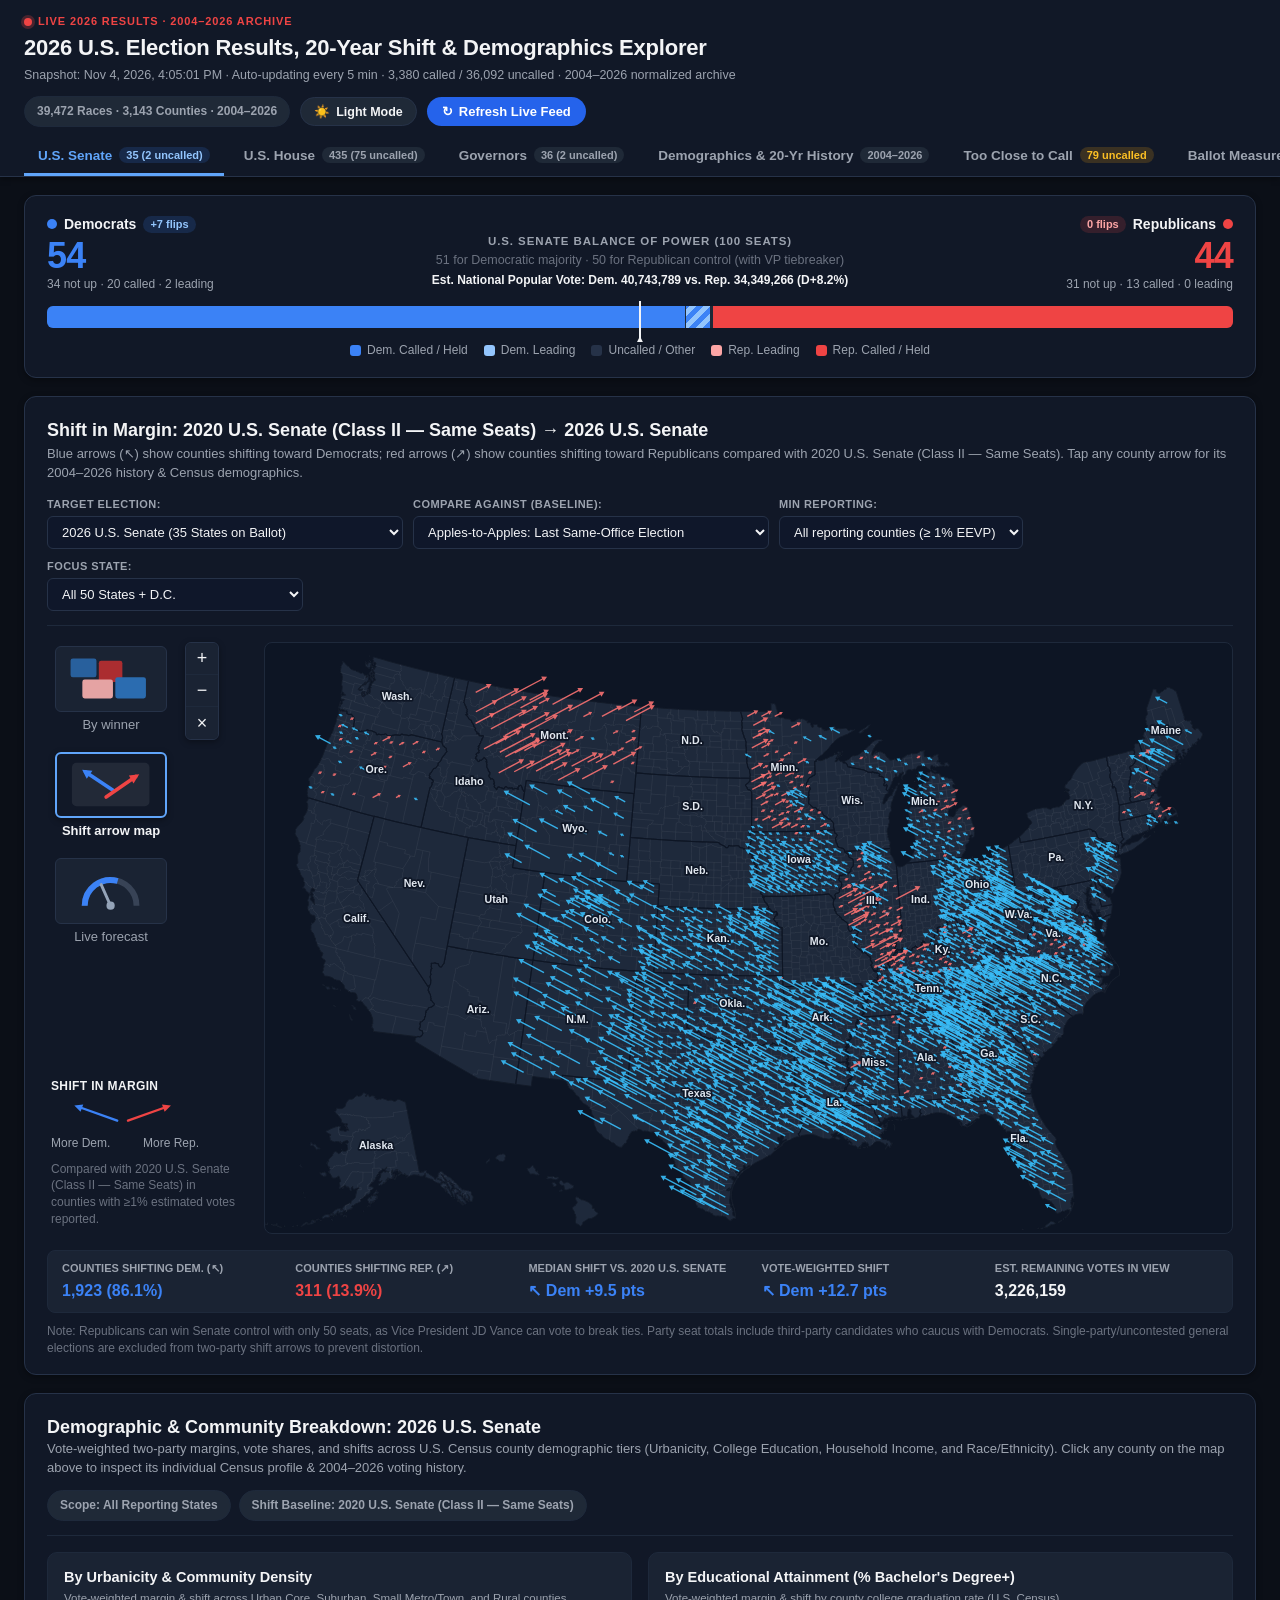
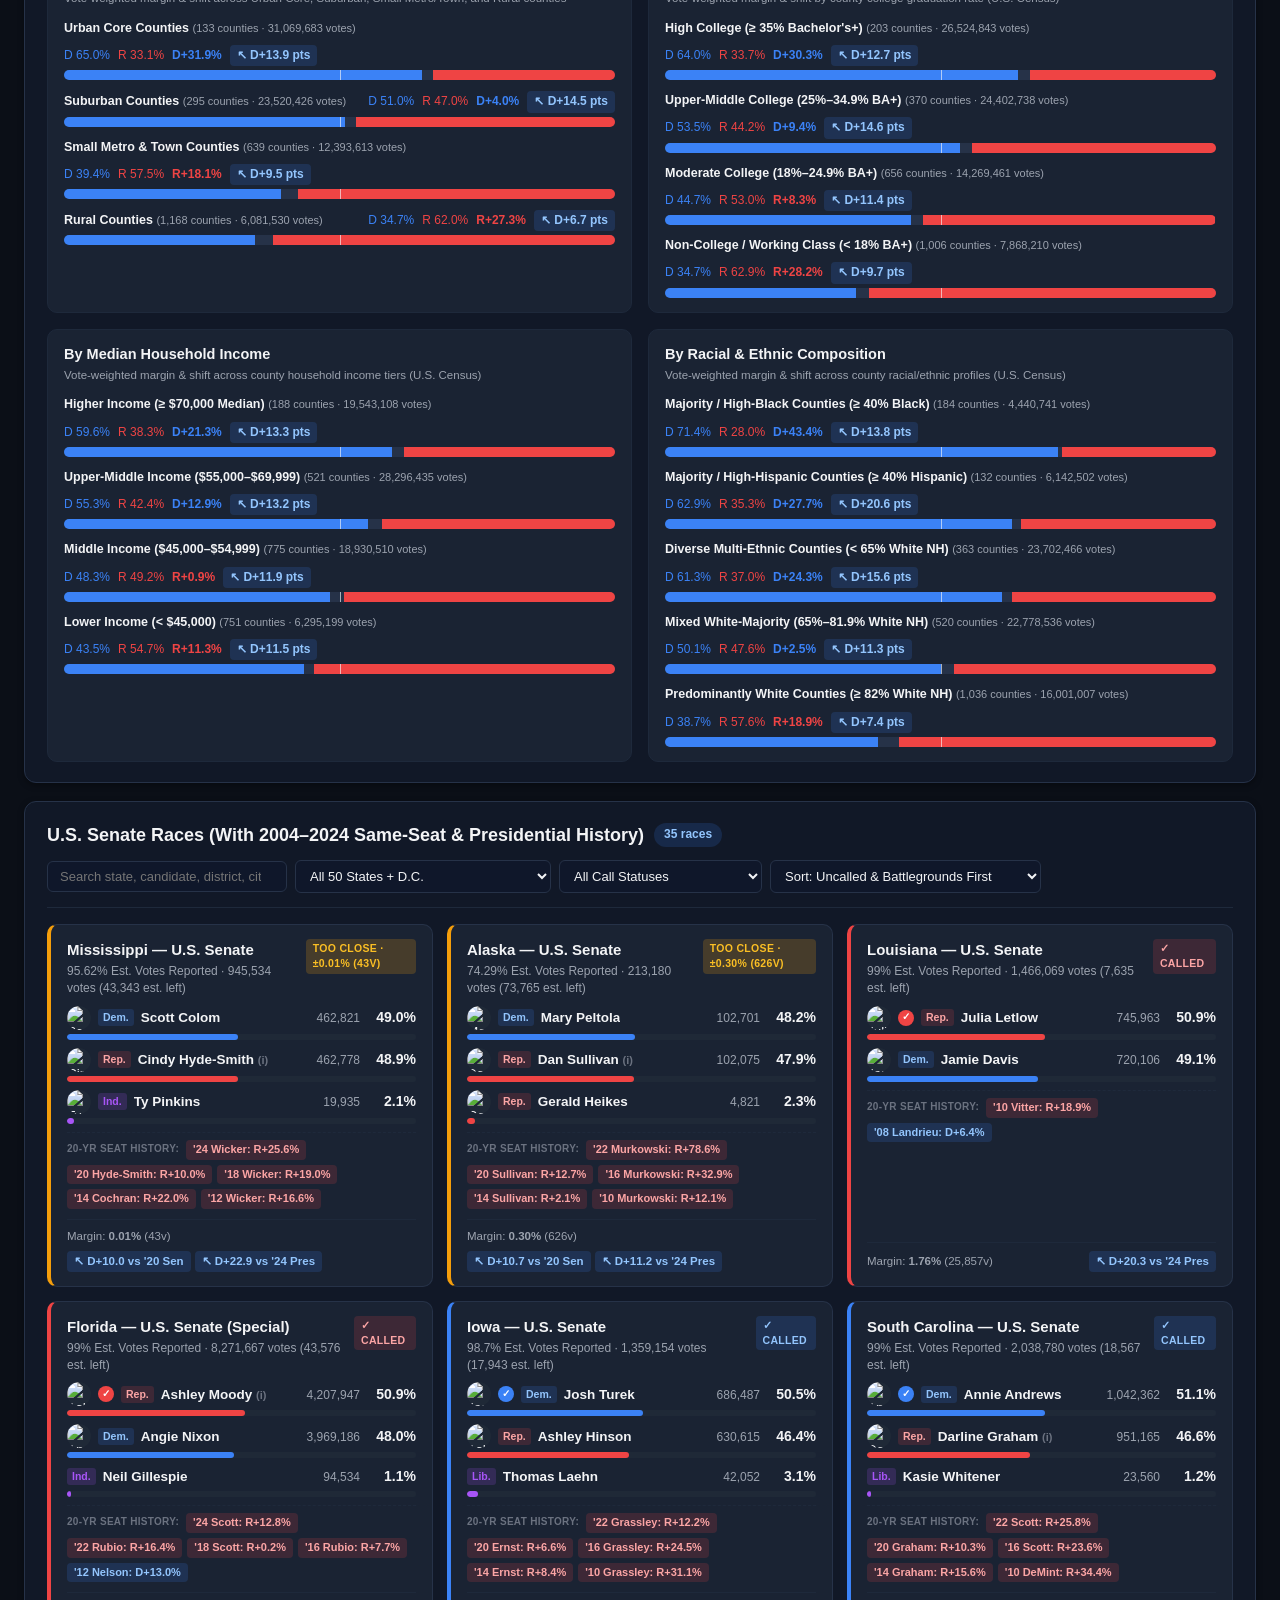
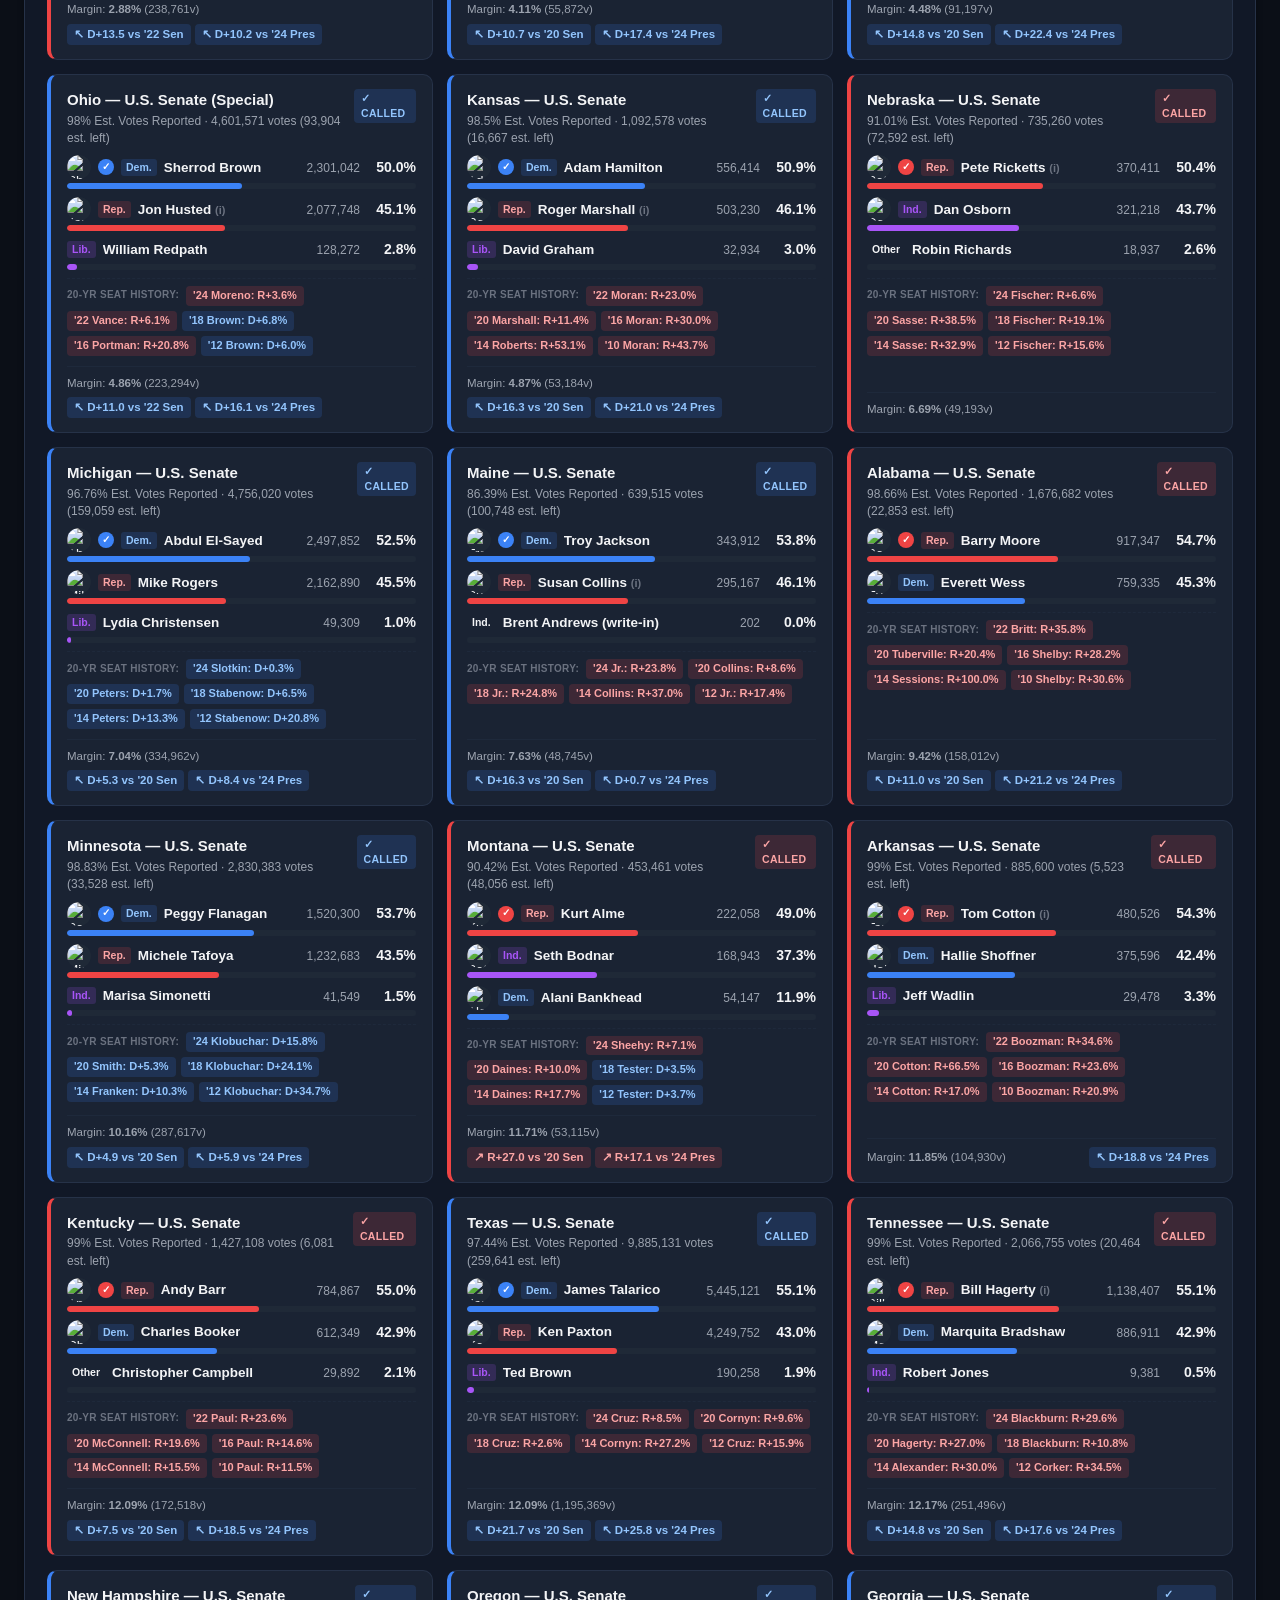
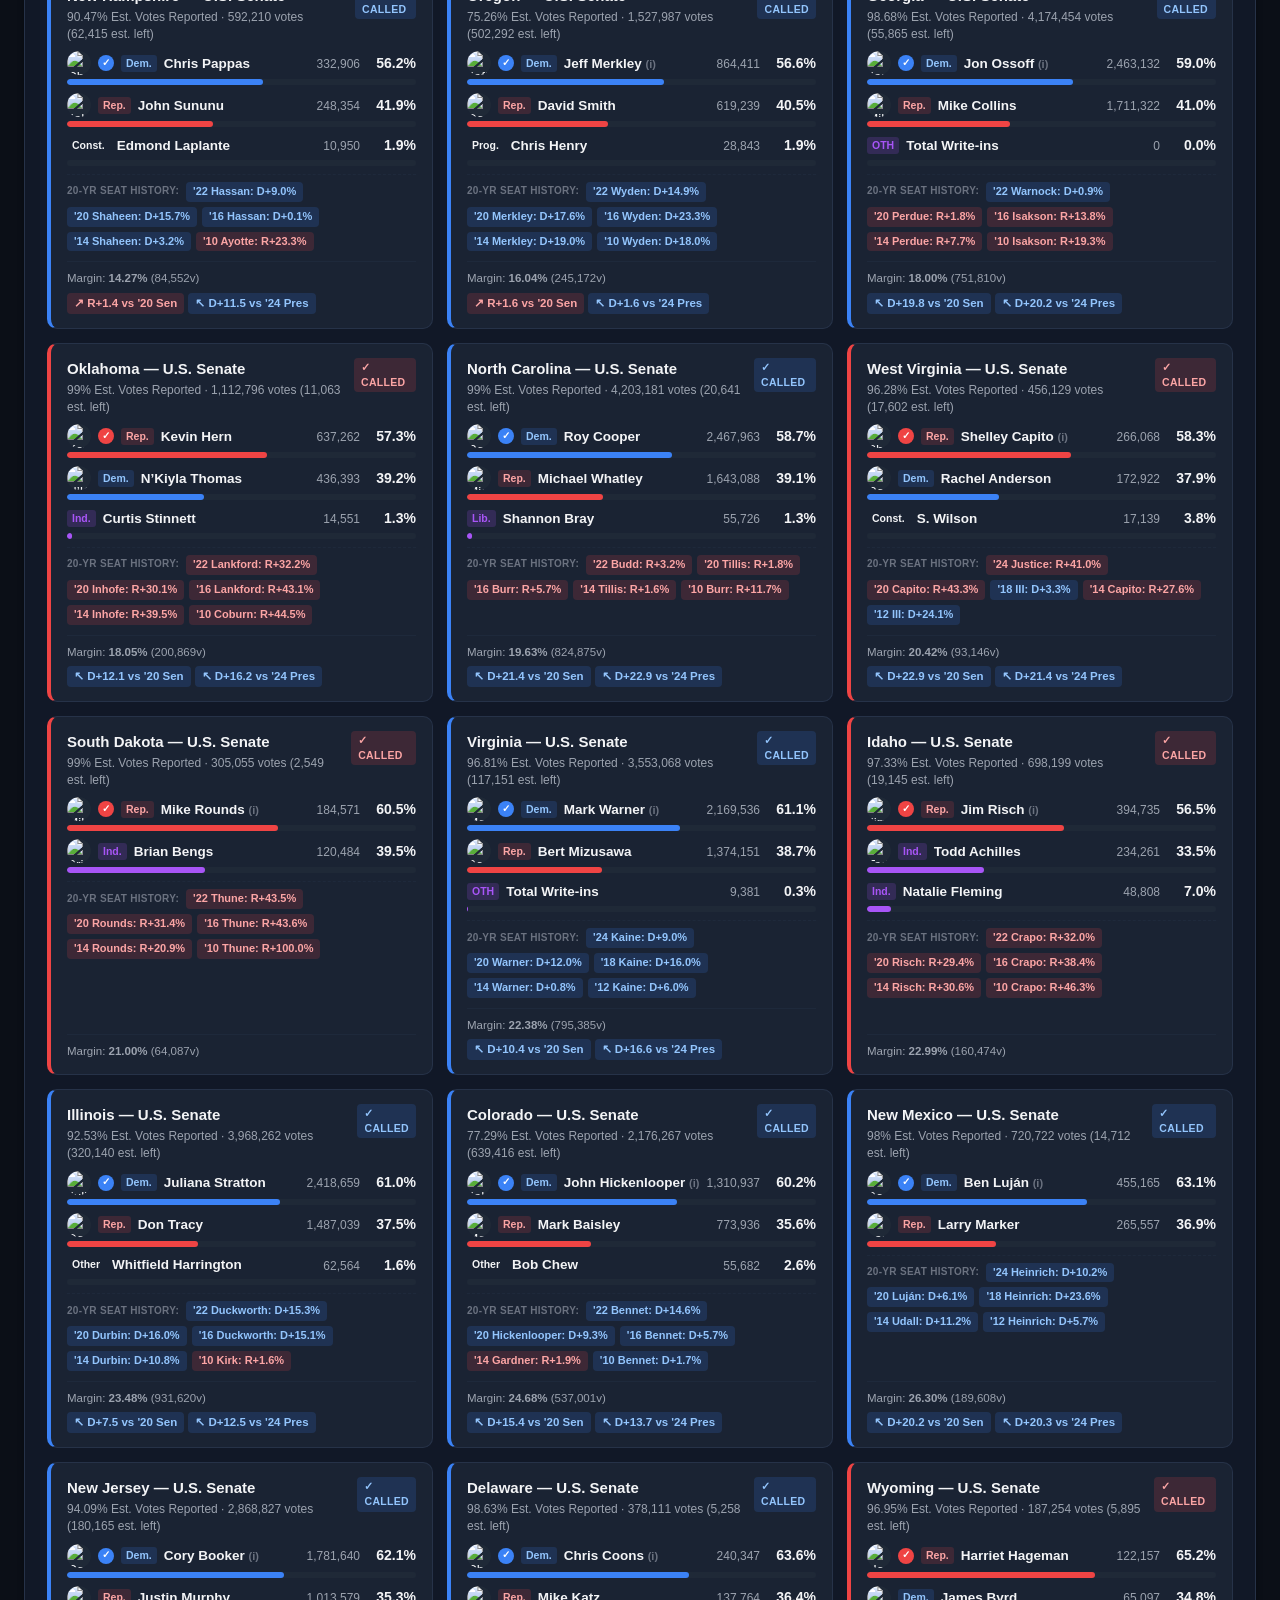
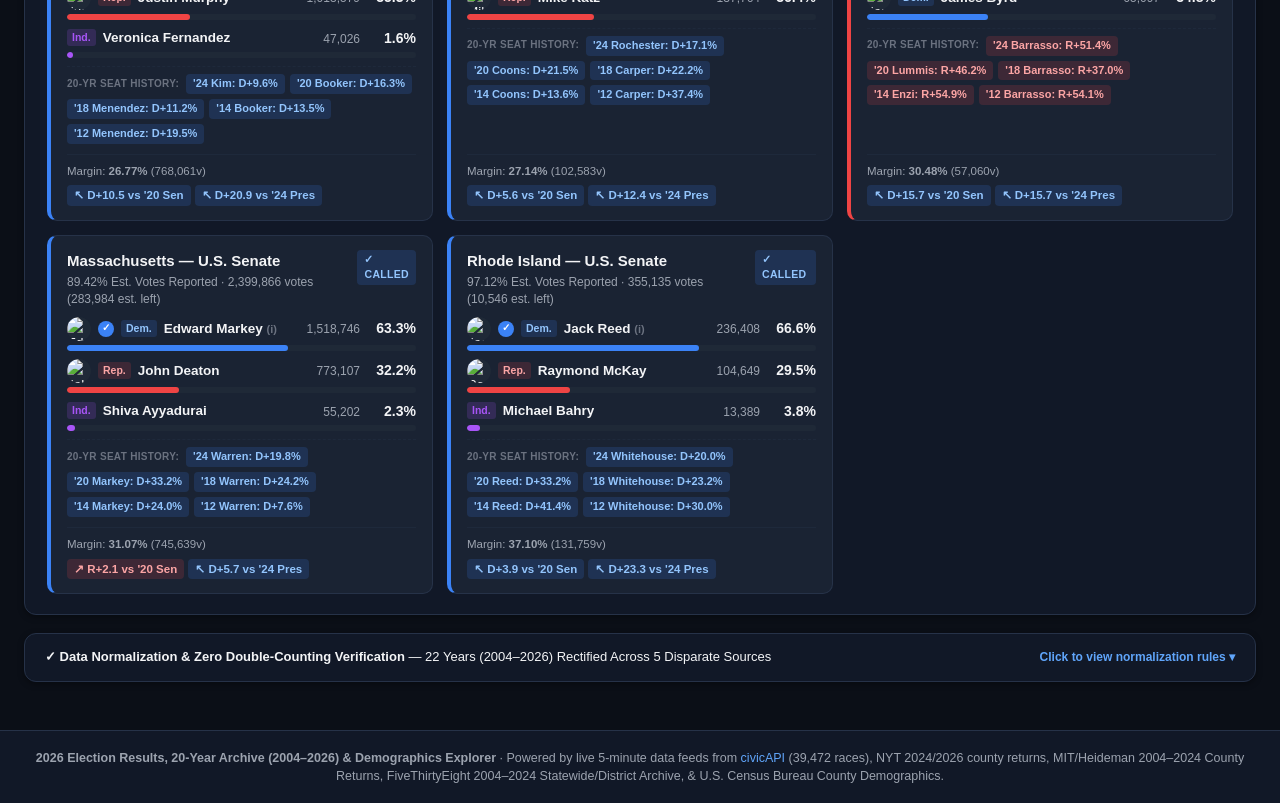
==== index.html @ 255b1c2b "fix(pages): untrack 175MB raw data/ dir so GitHub Pages deploys, default minEevp to 1% with cache-bu" ====
<!DOCTYPE html>
<html lang="en" data-theme="dark">
<head>
  <meta charset="UTF-8" />
  <meta name="viewport" content="width=device-width, initial-scale=1.0, maximum-scale=5.0" />
  <title>2026 U.S. Election Results — Live Map, 20-Year History (2004–2026) &amp; Demographics</title>
  <script>
    (function () {
      try {
        var saved = localStorage.getItem("elections2026-theme");
        var theme = saved === "light" || saved === "dark" ? saved : "dark";
        document.documentElement.setAttribute("data-theme", theme);
      } catch (e) {}
    })();
  </script>
  <link rel="stylesheet" href="styles.css?v=20261104d" />
  <script src="assets/d3.min.js"></script>
  <script src="assets/topojson-client.min.js"></script>
</head>
<body>
  <!-- Top Header Bar (Google Search Election Results Style) -->
  <header class="top-header">
    <div class="header-inner">
      <div class="brand-group">
        <div class="live-dot-wrap" title="Live 2026 election results feed + 2004–2024 normalized historical archive">
          <span class="live-dot"></span>
          <span class="live-label">LIVE 2026 RESULTS · 2004–2026 ARCHIVE</span>
        </div>
        <h1 class="site-title">2026 U.S. Election Results, 20-Year Shift &amp; Demographics Explorer</h1>
        <p class="site-subtitle" id="last-updated-text">Loading latest snapshot across 39,472 races &amp; 3,152 counties…</p>
      </div>
      <div class="header-actions">
        <div class="stat-pill" id="global-races-pill">39,472 Races · 2004–2026</div>
        <button id="btn-theme-toggle" class="btn-theme-toggle" type="button" title="Toggle Dark / Light Mode">
          <span id="theme-toggle-icon">☀️</span>
          <span id="theme-toggle-label">Light Mode</span>
        </button>
        <button id="btn-live-refresh" class="btn-refresh" type="button" title="Fetch latest live results">
          <span class="refresh-icon">↻</span> <span class="refresh-btn-text">Refresh Live Feed</span>
        </button>
      </div>
    </div>

    <!-- Google Search-Style Office Navigation Tabs -->
    <nav class="office-tabs-bar" aria-label="Election Office Categories">
      <button class="office-tab active" data-office="senate" type="button">
        <span class="tab-title">U.S. Senate</span>
        <span class="tab-badge" id="tab-badge-senate">35 races</span>
      </button>
      <button class="office-tab" data-office="house" type="button">
        <span class="tab-title">U.S. House</span>
        <span class="tab-badge" id="tab-badge-house">435 races</span>
      </button>
      <button class="office-tab" data-office="governor" type="button">
        <span class="tab-title">Governors</span>
        <span class="tab-badge" id="tab-badge-governor">36 races</span>
      </button>
      <button class="office-tab" data-office="demographics" type="button">
        <span class="tab-title">Demographics &amp; 20-Yr History</span>
        <span class="tab-badge" id="tab-badge-demographics">2004–2026</span>
      </button>
      <button class="office-tab" data-office="close" type="button">
        <span class="tab-title">Too Close to Call</span>
        <span class="tab-badge badge-alert" id="tab-badge-close">Uncalled</span>
      </button>
      <button class="office-tab" data-office="measures" type="button">
        <span class="tab-title">Ballot Measures</span>
        <span class="tab-badge" id="tab-badge-measures">169</span>
      </button>
      <button class="office-tab" data-office="legislatures" type="button">
        <span class="tab-title">State Legislatures</span>
        <span class="tab-badge" id="tab-badge-legislatures">90 chambers</span>
      </button>
      <button class="office-tab" data-office="all-local" type="button">
        <span class="tab-title">All 39,472 Races</span>
        <span class="tab-badge" id="tab-badge-all">Every Ballot Item</span>
      </button>
    </nav>
  </header>

  <main class="main-container">
    <!-- Chamber Balance of Power Card -->
    <section class="balance-card" id="balance-section">
      <div class="balance-header">
        <div class="balance-party-col dem-col">
          <div class="party-name-row">
            <span class="party-dot dem-bg" id="balance-left-dot"></span>
            <span class="party-title" id="balance-dem-label">Democrats</span>
            <span class="flip-pill dem-flip-pill" id="balance-dem-flips">+7 flips</span>
          </div>
          <div class="seat-big-num dem-text" id="balance-dem-seats">54</div>
          <div class="seat-sub-detail" id="balance-dem-sub">34 not up · 20 called · 1 leading</div>
        </div>

        <div class="balance-center-info">
          <div class="chamber-label" id="balance-chamber-title">U.S. SENATE BALANCE OF POWER</div>
          <div class="majority-target" id="balance-majority-label">51 seats for majority (50 for GOP with VP tiebreaker)</div>
          <div class="nat-pop-vote" id="balance-pop-vote"></div>
        </div>

        <div class="balance-party-col gop-col">
          <div class="party-name-row right">
            <span class="flip-pill gop-flip-pill" id="balance-gop-flips">0 flips</span>
            <span class="party-title" id="balance-gop-label">Republicans</span>
            <span class="party-dot gop-bg" id="balance-right-dot"></span>
          </div>
          <div class="seat-big-num gop-text" id="balance-gop-seats">44</div>
          <div class="seat-sub-detail" id="balance-gop-sub">31 not up · 13 called · 1 leading</div>
        </div>
      </div>

      <!-- Segmented Seat Bar -->
      <div class="seat-bar-outer" id="seat-bar-outer">
        <div class="seat-bar-track" id="seat-bar-track"></div>
        <div class="majority-line" id="majority-line" style="left: 50%;">
          <span class="majority-tick">▲</span>
        </div>
      </div>

      <div class="seat-bar-legend" id="seat-bar-legend">
        <span class="leg-item"><i class="swatch dem-solid"></i> Dem. Called / Held</span>
        <span class="leg-item"><i class="swatch dem-lead"></i> Dem. Leading</span>
        <span class="leg-item"><i class="swatch tossup-swatch"></i> Uncalled / Other</span>
        <span class="leg-item"><i class="swatch gop-lead"></i> Rep. Leading</span>
        <span class="leg-item"><i class="swatch gop-solid"></i> Rep. Called / Held</span>
      </div>
    </section>

    <!-- Interactive Map Card -->
    <section class="map-card" id="map-section">
      <!-- Top Control Strip above Map -->
      <div class="map-top-controls">
        <div class="map-title-block">
          <h2 class="map-heading" id="map-heading-text">Shift in Margin: 2020 U.S. Senate (Class II) → 2026 U.S. Senate</h2>
          <p class="map-subheading" id="map-subheading-text">
            Apples-to-apples county margin shift compared with the prior election. Tap or hover any county or state to inspect 2004–2026 history &amp; demographics.
          </p>
        </div>

        <div class="map-filter-controls" id="map-filter-controls">
          <!-- Target Election Cycle (2004–2026) -->
          <label class="ctrl-group" id="ctrl-target-cycle-wrap">
            <span class="ctrl-label">Target Election:</span>
            <select id="select-target-cycle" class="ctrl-select">
              <optgroup label="Live 2026 Elections">
                <option value="s26" selected>2026 U.S. Senate (35 States on Ballot)</option>
                <option value="top26">2026 All-50-State Top Ticket (Senate / Gov / House)</option>
                <option value="h26">2026 U.S. House (All 50 States)</option>
                <option value="g26">2026 Governors (36 States on Ballot)</option>
                <option value="ag26">2026 Attorneys General (Live)</option>
              </optgroup>
              <optgroup label="Presidential Elections (2004–2024)">
                <option value="p24">2024 President (Harris vs. Trump)</option>
                <option value="p20">2020 President (Biden vs. Trump)</option>
                <option value="p16">2016 President (Clinton vs. Trump)</option>
                <option value="p12">2012 President (Obama vs. Romney)</option>
                <option value="p08">2008 President (Obama vs. McCain)</option>
                <option value="p04">2004 President (Kerry vs. Bush)</option>
              </optgroup>
              <optgroup label="U.S. Senate Archive (2004–2024)">
                <option value="s24">2024 U.S. Senate (Class I)</option>
                <option value="s22">2022 U.S. Senate (Class III)</option>
                <option value="s20">2020 U.S. Senate (Class II)</option>
                <option value="s18">2018 U.S. Senate (Class I)</option>
                <option value="s16">2016 U.S. Senate (Class III)</option>
                <option value="s14">2014 U.S. Senate (Class II)</option>
                <option value="s12">2012 U.S. Senate (Class I)</option>
                <option value="s10">2010 U.S. Senate (Class III)</option>
                <option value="s08">2008 U.S. Senate (Class II)</option>
                <option value="s06">2006 U.S. Senate (Class I)</option>
                <option value="s04">2004 U.S. Senate (Class III)</option>
              </optgroup>
              <optgroup label="U.S. House Archive (2004–2024)">
                <option value="h24">2024 U.S. House</option>
                <option value="h22">2022 U.S. House (Midterm)</option>
                <option value="h20">2020 U.S. House</option>
                <option value="h18">2018 U.S. House (Midterm)</option>
                <option value="h16">2016 U.S. House</option>
                <option value="h14">2014 U.S. House (Midterm)</option>
                <option value="h12">2012 U.S. House</option>
                <option value="h10">2010 U.S. House (Midterm)</option>
                <option value="h08">2008 U.S. House</option>
                <option value="h06">2006 U.S. House (Midterm)</option>
                <option value="h04">2004 U.S. House</option>
              </optgroup>
            </select>
          </label>

          <!-- Baseline Comparison Cycle (Apples-to-Apples 2004–2024) -->
          <label class="ctrl-group" id="ctrl-baseline-cycle-wrap">
            <span class="ctrl-label">Compare Against (Baseline):</span>
            <select id="select-baseline-cycle" class="ctrl-select">
              <optgroup label="Recommended Apples-to-Apples Baselines">
                <option value="AUTO_APPLES" selected>Apples-to-Apples: Last Same-Office Election</option>
                <option value="AUTO_MIDTERM">Last Midterm Cycle (2022 Senate / House)</option>
                <option value="p24">2024 Presidential Election (Harris vs. Trump)</option>
              </optgroup>
              <optgroup label="Presidential Baselines (2004–2024)">
                <option value="p24">2024 President (Harris vs. Trump)</option>
                <option value="p20">2020 President (Biden vs. Trump)</option>
                <option value="p16">2016 President (Clinton vs. Trump)</option>
                <option value="p12">2012 President (Obama vs. Romney)</option>
                <option value="p08">2008 President (Obama vs. McCain)</option>
                <option value="p04">2004 President (Kerry vs. Bush)</option>
              </optgroup>
              <optgroup label="Same-Class II Senate Baselines (2020 / 2014 / 2008)">
                <option value="s20">2020 U.S. Senate (Class II — Same Seats as 2026)</option>
                <option value="s14">2014 U.S. Senate (Class II — Same Seats as 2026)</option>
                <option value="s08">2008 U.S. Senate (Class II — Same Seats as 2026)</option>
              </optgroup>
              <optgroup label="All U.S. Senate Baselines (2004–2024)">
                <option value="s24">2024 U.S. Senate (Class I)</option>
                <option value="s22">2022 U.S. Senate (Class III)</option>
                <option value="s18">2018 U.S. Senate (Class I)</option>
                <option value="s16">2016 U.S. Senate (Class III)</option>
                <option value="s12">2012 U.S. Senate (Class I)</option>
                <option value="s10">2010 U.S. Senate (Class III)</option>
                <option value="s06">2006 U.S. Senate (Class I)</option>
                <option value="s04">2004 U.S. Senate (Class III)</option>
              </optgroup>
              <optgroup label="U.S. House Baselines (2004–2024)">
                <option value="h24">2024 U.S. House</option>
                <option value="h22">2022 U.S. House (Midterm)</option>
                <option value="h20">2020 U.S. House</option>
                <option value="h18">2018 U.S. House (Midterm)</option>
                <option value="h16">2016 U.S. House</option>
                <option value="h14">2014 U.S. House (Midterm)</option>
                <option value="h12">2012 U.S. House</option>
                <option value="h10">2010 U.S. House (Midterm)</option>
                <option value="h08">2008 U.S. House</option>
                <option value="h06">2006 U.S. House (Midterm)</option>
                <option value="h04">2004 U.S. House</option>
              </optgroup>
            </select>
          </label>

          <!-- Winner Granularity Toggle (State vs County) -->
          <label class="ctrl-group" id="ctrl-winner-level-wrap" style="display:none;">
            <span class="ctrl-label">Geography:</span>
            <select id="select-winner-level" class="ctrl-select">
              <option value="state">By State / Seat</option>
              <option value="county">By County (3,152 Counties)</option>
            </select>
          </label>

          <!-- Reporting Threshold Filter (2026 Shift Mode Only) -->
          <label class="ctrl-group" id="ctrl-eevp-wrap">
            <span class="ctrl-label">Min Reporting:</span>
            <select id="select-min-eevp" class="ctrl-select">
              <option value="1" selected>All reporting counties (≥ 1% EEVP)</option>
              <option value="50">Majority reported (≥ 50% EEVP)</option>
              <option value="80">Mostly reported (≥ 80% EEVP)</option>
              <option value="95">Almost all votes (≥ 95% EEVP)</option>
            </select>
          </label>

          <!-- State Filter Quick Jump -->
          <label class="ctrl-group">
            <span class="ctrl-label">Focus State:</span>
            <select id="select-state-filter" class="ctrl-select">
              <option value="ALL">All 50 States + D.C.</option>
            </select>
          </label>
        </div>
      </div>

      <!-- Main Map Stage -->
      <div class="map-stage-wrapper" id="map-stage-wrapper">
        <!-- Left Sidebar Overlay: Mode Cards + Zoom + Legend -->
        <aside class="map-left-overlay" id="map-left-overlay">
          <div class="mode-cards-And-zoom">
            <!-- 3 Visual Mode Switcher Cards (Shown for Partisan Office & Historical Tabs) -->
            <div class="view-mode-cards" id="view-mode-cards" role="tablist" aria-label="Map View Mode">
              <button class="mode-card" data-mode="winner" type="button" role="tab" aria-selected="false">
                <div class="mode-thumb thumb-winner">
                  <svg viewBox="0 0 80 50" aria-hidden="true">
                    <rect x="6" y="8" width="22" height="16" rx="2" fill="#2b6cb0" opacity="0.85"/>
                    <rect x="30" y="10" width="20" height="18" rx="2" fill="#c53030" opacity="0.85"/>
                    <rect x="16" y="26" width="26" height="16" rx="2" fill="#e5a3a3"/>
                    <rect x="44" y="24" width="26" height="18" rx="2" fill="#2b6cb0"/>
                  </svg>
                </div>
                <span class="mode-card-label">By winner</span>
              </button>

              <button class="mode-card active" data-mode="shift" type="button" role="tab" aria-selected="true">
                <div class="mode-thumb thumb-shift">
                  <svg viewBox="0 0 80 50" aria-hidden="true">
                    <rect x="6" y="6" width="68" height="38" rx="4" fill="currentColor" opacity="0.12"/>
                    <line x1="42" y1="30" x2="18" y2="14" stroke="#3b82f6" stroke-width="3.2" stroke-linecap="round"/>
                    <polygon points="15,12 24,13 19,20" fill="#3b82f6"/>
                    <line x1="36" y1="36" x2="62" y2="18" stroke="#ef4444" stroke-width="3.2" stroke-linecap="round"/>
                    <polygon points="65,16 60,24 56,17" fill="#ef4444"/>
                  </svg>
                </div>
                <span class="mode-card-label" id="mode-shift-card-label">Shift arrow map</span>
              </button>

              <button class="mode-card" data-mode="forecast" type="button" role="tab" aria-selected="false">
                <div class="mode-thumb thumb-forecast">
                  <svg viewBox="0 0 80 50" aria-hidden="true">
                    <path d="M 18 38 A 22 22 0 0 1 62 38" fill="none" stroke="#64748b" stroke-width="5" opacity="0.4"/>
                    <path d="M 18 38 A 22 22 0 0 1 46 17" fill="none" stroke="#3b82f6" stroke-width="5"/>
                    <line x1="40" y1="38" x2="32" y2="20" stroke="#94a3b8" stroke-width="2.5" stroke-linecap="round"/>
                    <circle cx="40" cy="38" r="3.5" fill="#94a3b8"/>
                  </svg>
                </div>
                <span class="mode-card-label">Live forecast</span>
              </button>
            </div>

            <!-- Zoom Controls (+ / - / ×) -->
            <div class="map-zoom-controls" aria-label="Map Zoom Controls">
              <button id="zoom-in" class="zoom-btn" type="button" title="Zoom in">+</button>
              <button id="zoom-out" class="zoom-btn" type="button" title="Zoom out">−</button>
              <button id="zoom-reset" class="zoom-btn" type="button" title="Reset map view">×</button>
            </div>
          </div>

          <!-- Dynamic Legend Box -->
          <div class="map-legend-box" id="map-legend-box">
            <div id="legend-shift-content">
              <div class="legend-heading">SHIFT IN MARGIN</div>
              <svg class="legend-arrows-svg" viewBox="0 0 150 38" aria-hidden="true">
                <line x1="68" y1="22" x2="26" y2="7" stroke="#3b82f6" stroke-width="2.6" stroke-linecap="round"/>
                <polygon points="20,5 30,4 27,12" fill="#3b82f6"/>
                <line x1="80" y1="22" x2="122" y2="7" stroke="#ef4444" stroke-width="2.6" stroke-linecap="round"/>
                <polygon points="128,5 121,12 118,4" fill="#ef4444"/>
              </svg>
              <div class="legend-arrows-labels">
                <span>More Dem.</span>
                <span>More Rep.</span>
              </div>
              <p class="legend-note" id="legend-shift-note">
                Compared with prior election baseline in reporting counties.
              </p>
            </div>

            <div id="legend-winner-content" style="display:none;">
              <div class="legend-heading" id="legend-winner-heading">MARGIN / CALL STATUS</div>
              <div class="winner-scale-row" id="legend-winner-scale">
                <span class="scale-chip" style="background:#134e9b" title="Dem Called / +20%"></span>
                <span class="scale-chip" style="background:#3b82f6" title="Dem +5 to +20%"></span>
                <span class="scale-chip" style="background:#93c5fd" title="Dem Leading / <5%"></span>
                <span class="scale-chip" style="background:#fca5a5" title="Rep Leading / <5%"></span>
                <span class="scale-chip" style="background:#ef4444" title="Rep +5 to +20%"></span>
                <span class="scale-chip" style="background:#991b1b" title="Rep Called / +20%"></span>
              </div>
              <div class="legend-arrows-labels" id="legend-winner-labels">
                <span>Dem.</span>
                <span>Rep.</span>
              </div>
              <p class="legend-note" id="legend-winner-note">
                Solid fill indicates called race or county margin; tap or click any state or county to inspect.
              </p>
            </div>

            <div id="legend-forecast-content" style="display:none;">
              <div class="legend-heading">UNCOUNTED VOTES &amp; SWING</div>
              <p class="legend-note">
                Circle size shows estimated remaining uncounted votes in each county, colored by current 2026 party margin.
              </p>
            </div>
          </div>
        </aside>

        <!-- SVG Map Container -->
        <div class="map-svg-container" id="map-svg-container">
          <svg id="us-election-map" viewBox="0 0 975 610" preserveAspectRatio="xMidYMid meet"></svg>
          <div id="map-tooltip" class="map-tooltip" style="display:none;"></div>
        </div>
      </div>

      <!-- Touch / Click County & State Inspector Drawer (Mobile-Friendly Tap-to-Inspect + 20-Yr County Trajectory) -->
      <div id="county-inspector-drawer" class="county-inspector-drawer" style="display:none;"></div>

      <!-- Summary KPI Strip Under Map -->
      <div class="map-kpi-strip" id="map-kpi-strip">
        <div class="kpi-item">
          <span class="kpi-label" id="kpi-label-1">Counties Shifting Dem. (↖)</span>
          <span class="kpi-val dem-text" id="kpi-dem-counties">—</span>
        </div>
        <div class="kpi-item">
          <span class="kpi-label" id="kpi-label-2">Counties Shifting Rep. (↗)</span>
          <span class="kpi-val gop-text" id="kpi-gop-counties">—</span>
        </div>
        <div class="kpi-item">
          <span class="kpi-label" id="kpi-label-3">Median County Shift</span>
          <span class="kpi-val" id="kpi-median-shift">—</span>
        </div>
        <div class="kpi-item">
          <span class="kpi-label" id="kpi-label-4">Vote-Weighted Shift</span>
          <span class="kpi-val" id="kpi-mean-shift">—</span>
        </div>
        <div class="kpi-item">
          <span class="kpi-label" id="kpi-label-5">Total Votes in View</span>
          <span class="kpi-val" id="kpi-rem-votes">—</span>
        </div>
      </div>

      <p class="map-footnote" id="map-footnote">
        Note: Republicans can win Senate control with only 50 seats, as Vice President JD Vance can vote to break ties. Party seat totals include third-party candidates who caucus with Democrats. Single-party/uncontested general elections are excluded from two-party shift arrows to prevent distortion.
      </p>
    </section>

    <!-- Live Forecast & Seat Probabilities Panel -->
    <section class="forecast-panel" id="forecast-panel" style="display:none;">
      <div class="section-header-row">
        <h2>2026 Live Model Estimates &amp; Seat Flips</h2>
        <p class="section-sub">Real-time chamber projections, popular vote estimates, and flipped seats compared with 2024.</p>
      </div>
      <div class="forecast-grid" id="forecast-grid"></div>
    </section>

    <!-- Demographic Breakdowns & 20-Year Historical Coalition Analyzer -->
    <section class="demographics-section" id="demographics-section">
      <div class="demographics-header">
        <div>
          <h2 id="demographics-heading">Demographic &amp; Community Breakdown: 2026 U.S. Senate</h2>
          <p class="section-sub" id="demographics-subheading">
            Vote-weighted two-party margins, vote shares, and shifts across U.S. Census county demographic tiers (Urbanicity, College Education, Household Income, and Race/Ethnicity). Click any county on the map above to inspect its individual Census profile &amp; 2004–2026 voting history.
          </p>
        </div>
        <div class="demographics-meta-badges">
          <span class="stat-pill" id="demographics-scope-pill">Scope: All Reporting States</span>
          <span class="stat-pill" id="demographics-baseline-pill">Baseline: Last Same-Office Election</span>
        </div>
      </div>

      <div class="demographics-grid" id="demographics-grid"></div>
    </section>

    <!-- Google Search-Style Race Results Cards & Search/Filter Section -->
    <section class="results-explorer-section" id="results-explorer-section">
      <div class="explorer-toolbar">
        <div class="explorer-title-wrap">
          <h2 id="explorer-heading">U.S. Senate Races (35 Seats)</h2>
          <span class="explorer-count-badge" id="explorer-count-badge">35 races</span>
        </div>

        <div class="explorer-filters">
          <input
            type="search"
            id="race-search-input"
            class="search-input"
            placeholder="Search state, candidate, district, city, or ballot measure…"
          />

          <select id="filter-state-inline" class="ctrl-select" title="Filter by State">
            <option value="ALL">All 50 States + D.C.</option>
          </select>

          <select id="filter-call-status" class="ctrl-select">
            <option value="ALL">All Call Statuses</option>
            <option value="UNCALLED">Uncalled / Too Close to Call</option>
            <option value="CLOSE_2">Razor-Thin Margin (≤ 2.0%)</option>
            <option value="CALLED">Called Winners Only</option>
            <option value="FLIPPED">Flipped Seats Only</option>
          </select>

          <select id="filter-sort-by" class="ctrl-select">
            <option value="uncalled-first" selected>Sort: Uncalled &amp; Battlegrounds First</option>
            <option value="margin-asc">Sort: Closest Margin First</option>
            <option value="shift-apples-desc">Sort: Largest Shift vs. Last Same-Office</option>
            <option value="shift-desc">Sort: Largest Shift vs. 2024 Pres</option>
            <option value="votes-desc">Sort: Most Votes Cast</option>
            <option value="state-asc">Sort: State (A–Z)</option>
          </select>

          <select id="filter-civic-type" class="ctrl-select" style="display:none;">
            <option value="ALL">All Office / Ballot Types</option>
          </select>
        </div>
      </div>

      <!-- Selected State Banner (when user clicks a state on the map) -->
      <div id="selected-state-banner" class="selected-state-banner" style="display:none;">
        <div class="state-banner-info">
          <strong id="banner-state-name">Selected State</strong>
          <span id="banner-state-summary">Showing races for this state</span>
        </div>
        <div class="state-banner-actions">
          <button id="btn-load-all-state-local" class="btn-secondary" type="button">
            View All Local &amp; Down-Ballot Races in State
          </button>
          <button id="btn-clear-state-filter" class="btn-clear" type="button">
            × Show All 50 States
          </button>
        </div>
      </div>

      <!-- Race Cards Grid (Google Search Election Results Card Layout) -->
      <div id="races-grid" class="races-grid"></div>

      <!-- Pagination Controls for Large Lists (House 435 / All 39,472 Races) -->
      <div id="pagination-bar" class="pagination-bar" style="display:none;">
        <button id="page-prev" class="btn-page" type="button">← Previous</button>
        <span id="page-info" class="page-info">Page 1 of 1</span>
        <button id="page-next" class="btn-page" type="button">Next →</button>
      </div>
    </section>

    <!-- Data Rectification & Normalization Audit Card -->
    <section class="audit-card" id="audit-section">
      <details class="audit-details">
        <summary class="audit-summary">
          <span><strong>✓ Data Normalization &amp; Zero Double-Counting Verification</strong> — 22 Years (2004–2026) Rectified Across 5 Disparate Sources</span>
          <span class="audit-expand-hint">Click to view normalization rules ▾</span>
        </summary>
        <div class="audit-body">
          <div class="audit-grid">
            <div class="audit-item">
              <h4>1. Concurrent Regular + Special Senate Deduplication</h4>
              <p>States holding simultaneous regular and special U.S. Senate elections on the same ballot (CA &amp; NE in 2024; OK in 2022; GA in 2020) are strictly separated so county votes are never summed across two Senate races.</p>
            </div>
            <div class="audit-item">
              <h4>2. ME &amp; NE Presidential CD Sub-Race Filtering</h4>
              <p>Maine and Nebraska Congressional District electoral-vote sub-races (ME-CD1/2, NE-CD1/2/3) are excluded from statewide and county Presidential aggregations so they never overwrite statewide margins or double-count counties.</p>
            </div>
            <div class="audit-item">
              <h4>3. Ranked-Choice (AK, ME) &amp; Fusion-Ticket (NY, CT) Rectification</h4>
              <p>Historical feeds filter strictly to RCV Round 1 (preventing multi-round vote multiplication) and sum candidate fusion ballot lines (e.g., DEM + WFP, REP + CON) by unique candidate before computing two-party margins.</p>
            </div>
            <div class="audit-item">
              <h4>4. Split-County EEVP &amp; Single-Party General Election Hygiene</h4>
              <p>Split-county U.S. House reporting percentages are weighted by expected vote, and Top-Two single-party general elections (Dem-vs-Dem or Rep-vs-Rep) and uncontested seats are flagged (`op=1`) so they never skew shift arrows or demographic shift averages.</p>
            </div>
          </div>
        </div>
      </details>
    </section>
  </main>

  <footer class="site-footer">
    <div class="footer-inner">
      <p>
        <strong>2026 Election Results, 20-Year Archive (2004–2026) &amp; Demographics Explorer</strong> · Powered by live 5-minute data feeds from
        <a href="https://civicapi.org" target="_blank" rel="noopener">civicAPI</a> (39,472 races), NYT 2024/2026 county returns,
        MIT/Heideman 2004–2024 County Returns, FiveThirtyEight 2004–2024 Statewide/District Archive, &amp; U.S. Census Bureau County Demographics.
      </p>
    </div>
  </footer>

  <script src="app.js?v=20261104d"></script>
</body>
</html>
---- styles.css ----
:root,
html[data-theme="light"] {
  --bg-page: #f8f9fa;
  --bg-card: #ffffff;
  --bg-elevated: #f8f9fa;
  --bg-pill: #f1f3f4;
  --bg-input: #ffffff;
  --bg-map-canvas: #ffffff;
  --map-state-neutral: #efefef;
  --map-state-selected: #e2e8f0;
  --map-state-border: #ffffff;
  --map-label-fill: #3c4043;
  --map-label-halo: rgba(242, 243, 245, 0.92);
  --border-subtle: #dadce0;
  --border-light: #e8eaed;
  --text-primary: #202124;
  --text-secondary: #5f6368;
  --text-muted: #70757a;
  --dem-dark: #1e40af;
  --dem-main: #1b6ec2;
  --dem-light: #93c5fd;
  --dem-bg-soft: #eef5fc;
  --gop-dark: #991b1b;
  --gop-main: #c9312b;
  --gop-light: #fca5a5;
  --gop-bg-soft: #fdf2f2;
  --ind-main: #7c3aed;
  --yes-main: #15803d;
  --no-main: #b91c1c;
  --accent-blue: #1a73e8;
  --shadow-sm: 0 1px 2px rgba(60, 64, 67, 0.08), 0 1px 3px 1px rgba(60, 64, 67, 0.04);
  --shadow-md: 0 4px 12px rgba(60, 64, 67, 0.14), 0 1px 3px rgba(60, 64, 67, 0.08);
  --radius-md: 12px;
  --radius-sm: 8px;
}

html[data-theme="dark"] {
  --bg-page: #0b0f17;
  --bg-card: #111827;
  --bg-elevated: #1a2333;
  --bg-pill: #1f2937;
  --bg-input: #0f172a;
  --bg-map-canvas: #0d1524;
  --map-state-neutral: #1e293b;
  --map-state-selected: #334155;
  --map-state-border: #0d1524;
  --map-label-fill: #e2e8f0;
  --map-label-halo: rgba(13, 21, 36, 0.92);
  --border-subtle: #263248;
  --border-light: #1e293b;
  --text-primary: #f3f4f6;
  --text-secondary: #9ca3af;
  --text-muted: #6b7280;
  --dem-dark: #93c5fd;
  --dem-main: #3b82f6;
  --dem-light: #60a5fa;
  --dem-bg-soft: rgba(59, 130, 246, 0.16);
  --gop-dark: #fca5a5;
  --gop-main: #ef4444;
  --gop-light: #f87171;
  --gop-bg-soft: rgba(239, 68, 68, 0.16);
  --ind-main: #a855f7;
  --yes-main: #22c55e;
  --no-main: #ef4444;
  --accent-blue: #60a5fa;
  --shadow-sm: 0 2px 6px rgba(0, 0, 0, 0.35);
  --shadow-md: 0 8px 24px rgba(0, 0, 0, 0.55);
}

* {
  box-sizing: border-box;
  margin: 0;
  padding: 0;
}

html, body {
  overflow-x: hidden;
  max-width: 100vw;
}

body {
  font-family: -apple-system, BlinkMacSystemFont, "Segoe UI", Roboto, "Helvetica Neue", Arial, sans-serif;
  background-color: var(--bg-page);
  color: var(--text-primary);
  line-height: 1.45;
  -webkit-font-smoothing: antialiased;
  transition: background-color 0.18s ease, color 0.18s ease;
}

/* Header & Navigation */
.top-header {
  background: var(--bg-card);
  border-bottom: 1px solid var(--border-subtle);
  position: sticky;
  top: 0;
  z-index: 100;
  box-shadow: var(--shadow-sm);
}

.header-inner {
  max-width: 1360px;
  margin: 0 auto;
  padding: 14px 24px 10px;
  display: flex;
  align-items: center;
  justify-content: space-between;
  flex-wrap: wrap;
  gap: 12px;
}

.brand-group {
  display: flex;
  flex-direction: column;
  gap: 2px;
}

.live-dot-wrap {
  display: inline-flex;
  align-items: center;
  gap: 6px;
}

.live-dot {
  width: 8px;
  height: 8px;
  border-radius: 50%;
  background: #ef4444;
  box-shadow: 0 0 0 3px rgba(239, 68, 68, 0.25);
  animation: pulseDot 1.8s infinite;
}

@keyframes pulseDot {
  0%, 100% { opacity: 1; transform: scale(1); }
  50% { opacity: 0.55; transform: scale(1.15); }
}

.live-label {
  font-size: 11px;
  font-weight: 700;
  letter-spacing: 0.08em;
  color: #ef4444;
}

.site-title {
  font-size: 22px;
  font-weight: 700;
  color: var(--text-primary);
  letter-spacing: -0.01em;
}

.site-subtitle {
  font-size: 12.5px;
  color: var(--text-secondary);
}

.header-actions {
  display: flex;
  align-items: center;
  gap: 10px;
  flex-wrap: wrap;
}

.stat-pill {
  background: var(--bg-pill);
  color: var(--text-secondary);
  font-size: 12px;
  font-weight: 600;
  padding: 6px 12px;
  border-radius: 999px;
  border: 1px solid var(--border-light);
}

.btn-theme-toggle {
  display: inline-flex;
  align-items: center;
  gap: 6px;
  background: var(--bg-pill);
  color: var(--text-primary);
  border: 1px solid var(--border-subtle);
  border-radius: 999px;
  padding: 6px 13px;
  font-size: 12.5px;
  font-weight: 600;
  cursor: pointer;
  transition: background 0.15s ease, border-color 0.15s ease;
}

.btn-theme-toggle:hover {
  border-color: var(--accent-blue);
}

.btn-refresh {
  display: inline-flex;
  align-items: center;
  gap: 6px;
  background: #2563eb;
  color: #fff;
  border: none;
  border-radius: 999px;
  padding: 7px 15px;
  font-size: 13px;
  font-weight: 600;
  cursor: pointer;
  transition: background 0.15s ease, transform 0.1s ease;
}

.btn-refresh:hover {
  background: #1d4ed8;
}

.btn-refresh:active {
  transform: scale(0.98);
}

/* Google Search-Style Office Tabs */
.office-tabs-bar {
  max-width: 1360px;
  margin: 0 auto;
  padding: 0 24px;
  display: flex;
  gap: 6px;
  overflow-x: auto;
  scrollbar-width: thin;
}

.office-tab {
  background: transparent;
  border: none;
  border-bottom: 3px solid transparent;
  padding: 10px 14px;
  cursor: pointer;
  display: inline-flex;
  align-items: center;
  gap: 7px;
  white-space: nowrap;
  color: var(--text-secondary);
  font-size: 13.5px;
  font-weight: 600;
  transition: color 0.15s, border-color 0.15s, background 0.15s;
  border-radius: 6px 6px 0 0;
}

.office-tab:hover {
  color: var(--text-primary);
  background: var(--bg-elevated);
}

.office-tab.active {
  color: var(--accent-blue);
  border-bottom-color: var(--accent-blue);
}

.tab-badge {
  font-size: 11px;
  font-weight: 600;
  padding: 2px 7px;
  border-radius: 999px;
  background: var(--bg-pill);
  color: var(--text-secondary);
}

.office-tab.active .tab-badge {
  background: var(--dem-bg-soft);
  color: var(--dem-dark);
}

.badge-alert {
  background: rgba(245, 158, 11, 0.18);
  color: #fbbf24;
}

html[data-theme="light"] .badge-alert {
  background: #fef7e0;
  color: #b06000;
}

/* Main Container */
.main-container {
  max-width: 1360px;
  margin: 18px auto 48px;
  padding: 0 24px;
  display: flex;
  flex-direction: column;
  gap: 18px;
}

/* Balance of Power Section */
.balance-card {
  background: var(--bg-card);
  border: 1px solid var(--border-subtle);
  border-radius: var(--radius-md);
  padding: 18px 22px;
  box-shadow: var(--shadow-sm);
}

.balance-header {
  display: grid;
  grid-template-columns: 1fr auto 1fr;
  align-items: end;
  gap: 16px;
  margin-bottom: 12px;
}

.balance-party-col {
  display: flex;
  flex-direction: column;
  gap: 2px;
}

.gop-col {
  text-align: right;
  align-items: flex-end;
}

.party-name-row {
  display: flex;
  align-items: center;
  gap: 7px;
}

.party-name-row.right {
  justify-content: flex-end;
}

.party-dot {
  width: 10px;
  height: 10px;
  border-radius: 50%;
}

.dem-bg { background: var(--dem-main); }
.gop-bg { background: var(--gop-main); }
.yes-bg { background: var(--yes-main); }
.no-bg  { background: var(--no-main); }
.dem-text { color: var(--dem-main); }
.gop-text { color: var(--gop-main); }
.yes-text { color: var(--yes-main); }
.no-text  { color: var(--no-main); }

.party-title {
  font-size: 14px;
  font-weight: 700;
  color: var(--text-primary);
}

.flip-pill {
  font-size: 11px;
  font-weight: 700;
  padding: 1px 7px;
  border-radius: 999px;
}

.dem-flip-pill {
  background: var(--dem-bg-soft);
  color: var(--dem-dark);
}

.gop-flip-pill {
  background: var(--gop-bg-soft);
  color: var(--gop-dark);
}

.seat-big-num {
  font-size: 36px;
  font-weight: 800;
  line-height: 1.05;
  letter-spacing: -0.02em;
}

.seat-sub-detail {
  font-size: 12px;
  color: var(--text-secondary);
}

.balance-center-info {
  text-align: center;
  padding-bottom: 4px;
}

.chamber-label {
  font-size: 11.5px;
  font-weight: 700;
  letter-spacing: 0.08em;
  color: var(--text-secondary);
  text-transform: uppercase;
}

.majority-target {
  font-size: 12.5px;
  color: var(--text-muted);
  margin-top: 2px;
}

.nat-pop-vote {
  font-size: 12px;
  font-weight: 600;
  color: var(--text-primary);
  margin-top: 3px;
}

.seat-bar-outer {
  position: relative;
  margin: 10px 0 14px;
}

.seat-bar-track {
  height: 22px;
  border-radius: 6px;
  overflow: hidden;
  display: flex;
  background: var(--bg-pill);
  gap: 1px;
}

.seat-seg {
  height: 100%;
  transition: width 0.35s ease;
}

.seg-dem-solid { background: var(--dem-main); }
.seg-yes-solid { background: var(--yes-main); }
.seg-dem-lead {
  background: repeating-linear-gradient(
    -45deg,
    #3b82f6,
    #3b82f6 5px,
    #93c5fd 5px,
    #93c5fd 10px
  );
}
.seg-tossup { background: var(--border-subtle); }
.seg-gop-lead {
  background: repeating-linear-gradient(
    -45deg,
    #ef4444,
    #ef4444 5px,
    #fca5a5 5px,
    #fca5a5 10px
  );
}
.seg-gop-solid { background: var(--gop-main); }
.seg-no-solid  { background: var(--no-main); }

.majority-line {
  position: absolute;
  top: -5px;
  bottom: -14px;
  width: 2px;
  background: var(--text-primary);
  transform: translateX(-50%);
  pointer-events: none;
}

.majority-tick {
  position: absolute;
  bottom: -5px;
  left: 50%;
  transform: translateX(-50%);
  font-size: 10px;
  color: var(--text-primary);
}

.seat-bar-legend {
  display: flex;
  justify-content: center;
  flex-wrap: wrap;
  gap: 16px;
  font-size: 12px;
  color: var(--text-secondary);
}

.leg-item {
  display: inline-flex;
  align-items: center;
  gap: 6px;
}

.swatch {
  width: 11px;
  height: 11px;
  border-radius: 3px;
  display: inline-block;
}
.swatch.dem-solid { background: var(--dem-main); }
.swatch.dem-lead { background: #93c5fd; }
.swatch.tossup-swatch { background: var(--border-subtle); }
.swatch.gop-lead { background: #fca5a5; }
.swatch.gop-solid { background: var(--gop-main); }
.swatch.yes-solid { background: var(--yes-main); }
.swatch.no-solid  { background: var(--no-main); }

/* Map Card */
.map-card {
  background: var(--bg-card);
  border: 1px solid var(--border-subtle);
  border-radius: var(--radius-md);
  padding: 20px 22px 16px;
  box-shadow: var(--shadow-sm);
}

.map-top-controls {
  display: flex;
  justify-content: space-between;
  align-items: flex-start;
  flex-wrap: wrap;
  gap: 14px;
  padding-bottom: 14px;
  border-bottom: 1px solid var(--border-light);
}

.map-heading {
  font-size: 18px;
  font-weight: 700;
  color: var(--text-primary);
}

.map-subheading {
  font-size: 13px;
  color: var(--text-secondary);
  margin-top: 2px;
}

.map-filter-controls {
  display: flex;
  flex-wrap: wrap;
  align-items: center;
  gap: 10px;
}

.ctrl-group {
  display: flex;
  flex-direction: column;
  gap: 3px;
}

.ctrl-label {
  font-size: 11px;
  font-weight: 600;
  color: var(--text-secondary);
  text-transform: uppercase;
  letter-spacing: 0.04em;
}

.ctrl-select {
  padding: 7px 10px;
  border: 1px solid var(--border-subtle);
  border-radius: 6px;
  background: var(--bg-input);
  font-size: 13px;
  color: var(--text-primary);
  font-weight: 500;
  cursor: pointer;
}

.ctrl-select:focus {
  outline: 2px solid var(--accent-blue);
  border-color: transparent;
}

/* Map Stage Wrapper */
.map-stage-wrapper {
  position: relative;
  display: grid;
  grid-template-columns: 205px 1fr;
  gap: 12px;
  min-height: 520px;
  padding: 16px 0 8px;
  align-items: stretch;
}

.map-left-overlay {
  display: flex;
  flex-direction: column;
  justify-content: space-between;
  gap: 20px;
  z-index: 10;
}

.mode-cards-And-zoom {
  display: flex;
  align-items: flex-start;
  gap: 10px;
}

.view-mode-cards {
  display: flex;
  flex-direction: column;
  gap: 12px;
  width: 128px;
}

.mode-card {
  background: transparent;
  border: none;
  cursor: pointer;
  display: flex;
  flex-direction: column;
  align-items: center;
  gap: 5px;
  padding: 4px;
  border-radius: 8px;
  color: var(--text-secondary);
  transition: transform 0.12s ease;
}

.mode-card:hover {
  transform: translateY(-1px);
}

.mode-thumb {
  width: 112px;
  height: 66px;
  border-radius: 6px;
  border: 1.5px solid var(--border-subtle);
  background: var(--bg-elevated);
  display: flex;
  align-items: center;
  justify-content: center;
  overflow: hidden;
  transition: border-color 0.15s, box-shadow 0.15s;
}

.mode-card.active .mode-thumb {
  border: 2px solid var(--accent-blue);
  box-shadow: var(--shadow-sm);
  background: var(--bg-card);
}

.mode-thumb svg {
  width: 92%;
  height: 92%;
}

.mode-card-label {
  font-size: 13px;
  color: var(--text-secondary);
  font-weight: 500;
}

.mode-card.active .mode-card-label {
  color: var(--text-primary);
  font-weight: 700;
}

/* Zoom buttons (+ / - / ×) */
.map-zoom-controls {
  display: flex;
  flex-direction: column;
  border: 1px solid var(--border-subtle);
  border-radius: 6px;
  overflow: hidden;
  background: var(--bg-elevated);
  box-shadow: var(--shadow-sm);
}

.zoom-btn {
  width: 32px;
  height: 32px;
  border: none;
  border-bottom: 1px solid var(--border-light);
  background: var(--bg-elevated);
  color: var(--text-primary);
  font-size: 18px;
  line-height: 1;
  cursor: pointer;
  display: flex;
  align-items: center;
  justify-content: center;
}

.zoom-btn:last-child {
  border-bottom: none;
}

.zoom-btn:hover {
  background: var(--bg-pill);
}

/* Legend Box on Bottom-Left */
.map-legend-box {
  padding: 6px 4px;
  max-width: 195px;
}

.legend-heading {
  font-size: 12px;
  font-weight: 800;
  letter-spacing: 0.03em;
  color: var(--text-primary);
  margin-bottom: 6px;
}

.legend-arrows-svg {
  width: 145px;
  height: 34px;
  display: block;
}

.legend-arrows-labels {
  display: flex;
  justify-content: space-between;
  font-size: 12px;
  color: var(--text-secondary);
  margin-bottom: 8px;
  max-width: 148px;
}

.legend-note {
  font-size: 12px;
  color: var(--text-muted);
  line-height: 1.4;
}

.winner-scale-row {
  display: flex;
  gap: 2px;
  margin: 6px 0 4px;
  max-width: 148px;
}

.scale-chip {
  flex: 1;
  height: 10px;
  border-radius: 1px;
}

/* SVG Map Canvas */
.map-svg-container {
  position: relative;
  width: 100%;
  background: var(--bg-map-canvas);
  border: 1px solid var(--border-light);
  border-radius: 8px;
  overflow: hidden;
  display: flex;
  align-items: center;
  justify-content: center;
}

#us-election-map {
  width: 100%;
  height: auto;
  max-height: 590px;
  cursor: grab;
  user-select: none;
}

#us-election-map:active {
  cursor: grabbing;
}

.state-fill {
  stroke: var(--map-state-border);
  stroke-width: 1px;
  transition: opacity 0.12s;
  cursor: pointer;
}

.state-fill:hover {
  stroke: var(--text-primary);
  stroke-width: 1.5px;
}

.state-border-mesh {
  fill: none;
  stroke: var(--map-state-border);
  stroke-width: 1.1px;
  pointer-events: none;
}

.county-path {
  cursor: pointer;
}

.county-path:hover {
  stroke: var(--text-primary);
  stroke-width: 1.2px;
}

.shift-arrow {
  cursor: pointer;
  transition: opacity 0.1s;
}

.shift-arrow:hover {
  opacity: 1 !important;
  filter: drop-shadow(0 0 3px rgba(255, 255, 255, 0.45));
}

.state-label {
  font-family: -apple-system, BlinkMacSystemFont, "Segoe UI", Roboto, Arial, sans-serif;
  font-size: 11px;
  font-weight: 600;
  fill: var(--map-label-fill);
  text-anchor: middle;
  pointer-events: none;
  paint-order: stroke;
  stroke: var(--map-label-halo);
  stroke-width: 3.5px;
  stroke-linecap: round;
  stroke-linejoin: round;
}

/* Tooltip */
.map-tooltip {
  position: absolute;
  pointer-events: none;
  background: var(--bg-card);
  border: 1px solid var(--border-subtle);
  border-radius: 8px;
  padding: 10px 12px;
  box-shadow: var(--shadow-md);
  font-size: 12.5px;
  color: var(--text-primary);
  z-index: 50;
  min-width: 235px;
  max-width: 310px;
}

.tt-header {
  display: flex;
  justify-content: space-between;
  align-items: baseline;
  border-bottom: 1px solid var(--border-light);
  padding-bottom: 5px;
  margin-bottom: 6px;
  gap: 8px;
}

.tt-title {
  font-weight: 700;
  font-size: 13.5px;
}

.tt-rep {
  font-size: 11px;
  color: var(--text-secondary);
  white-space: nowrap;
}

.tt-shift-banner {
  padding: 4px 8px;
  border-radius: 5px;
  font-weight: 700;
  font-size: 12.5px;
  margin-bottom: 7px;
  display: flex;
  justify-content: space-between;
}

.tt-shift-dem {
  background: var(--dem-bg-soft);
  color: var(--dem-dark);
}

.tt-shift-gop {
  background: var(--gop-bg-soft);
  color: var(--gop-dark);
}

.tt-table {
  width: 100%;
  border-collapse: collapse;
  font-size: 12px;
}

.tt-table th {
  text-align: left;
  font-size: 10.5px;
  color: var(--text-muted);
  text-transform: uppercase;
  padding-bottom: 3px;
}

.tt-table td {
  padding: 2px 0;
}

.tt-table td.num, .tt-table th.num {
  text-align: right;
  font-variant-numeric: tabular-nums;
}

/* KPI Strip Under Map */
.map-kpi-strip {
  display: grid;
  grid-template-columns: repeat(auto-fit, minmax(170px, 1fr));
  gap: 10px;
  background: var(--bg-elevated);
  border: 1px solid var(--border-light);
  border-radius: var(--radius-sm);
  padding: 10px 14px;
  margin-top: 8px;
}

.kpi-item {
  display: flex;
  flex-direction: column;
  gap: 2px;
}

.kpi-label {
  font-size: 11px;
  font-weight: 600;
  color: var(--text-secondary);
  text-transform: uppercase;
}

.kpi-val {
  font-size: 16px;
  font-weight: 800;
  font-variant-numeric: tabular-nums;
}

.map-footnote {
  font-size: 12px;
  color: var(--text-muted);
  margin-top: 10px;
}

/* Forecast Panel */
.forecast-panel {
  background: var(--bg-card);
  border: 1px solid var(--border-subtle);
  border-radius: var(--radius-md);
  padding: 18px 22px;
  box-shadow: var(--shadow-sm);
}

.section-header-row {
  margin-bottom: 14px;
}

.section-header-row h2 {
  font-size: 18px;
  font-weight: 700;
}

.section-sub {
  font-size: 13px;
  color: var(--text-secondary);
}

.forecast-grid {
  display: grid;
  grid-template-columns: repeat(auto-fit, minmax(min(100%, 310px), 1fr));
  gap: 14px;
}

.forecast-box {
  border: 1px solid var(--border-light);
  border-radius: var(--radius-sm);
  padding: 14px;
  background: var(--bg-elevated);
}

.forecast-box h3 {
  font-size: 14px;
  font-weight: 700;
  margin-bottom: 8px;
}

/* Results Explorer Section */
.results-explorer-section {
  background: var(--bg-card);
  border: 1px solid var(--border-subtle);
  border-radius: var(--radius-md);
  padding: 20px 22px;
  box-shadow: var(--shadow-sm);
}

.explorer-toolbar {
  display: flex;
  justify-content: space-between;
  align-items: center;
  flex-wrap: wrap;
  gap: 12px;
  padding-bottom: 14px;
  border-bottom: 1px solid var(--border-light);
  margin-bottom: 16px;
}

.explorer-title-wrap {
  display: flex;
  align-items: center;
  gap: 10px;
}

.explorer-title-wrap h2 {
  font-size: 18px;
  font-weight: 700;
}

.explorer-count-badge {
  background: var(--dem-bg-soft);
  color: var(--dem-dark);
  font-size: 12px;
  font-weight: 700;
  padding: 3px 10px;
  border-radius: 999px;
}

.explorer-filters {
  display: flex;
  flex-wrap: wrap;
  gap: 8px;
  align-items: center;
}

.search-input {
  padding: 7px 12px;
  border: 1px solid var(--border-subtle);
  border-radius: 6px;
  background: var(--bg-input);
  color: var(--text-primary);
  font-size: 13px;
  min-width: 240px;
}

.search-input:focus {
  outline: 2px solid var(--accent-blue);
  border-color: transparent;
}

.selected-state-banner {
  background: var(--dem-bg-soft);
  border: 1px solid var(--border-subtle);
  border-radius: var(--radius-sm);
  padding: 10px 14px;
  margin-bottom: 16px;
  display: flex;
  justify-content: space-between;
  align-items: center;
  flex-wrap: wrap;
  gap: 10px;
}

.state-banner-info {
  display: flex;
  align-items: center;
  gap: 10px;
  font-size: 13.5px;
  color: var(--dem-dark);
}

.state-banner-actions {
  display: flex;
  gap: 8px;
}

.btn-secondary {
  background: #2563eb;
  color: #fff;
  border: none;
  border-radius: 6px;
  padding: 6px 12px;
  font-size: 12.5px;
  font-weight: 600;
  cursor: pointer;
}

.btn-clear {
  background: var(--bg-elevated);
  color: var(--text-primary);
  border: 1px solid var(--border-subtle);
  border-radius: 6px;
  padding: 6px 12px;
  font-size: 12.5px;
  font-weight: 600;
  cursor: pointer;
}

/* Google Search Election Result Cards Grid */
.races-grid {
  display: grid;
  grid-template-columns: repeat(auto-fill, minmax(min(100%, 345px), 1fr));
  gap: 14px;
}

.race-card {
  border: 1px solid var(--border-subtle);
  border-radius: 10px;
  padding: 14px 16px;
  background: var(--bg-elevated);
  display: flex;
  flex-direction: column;
  justify-content: space-between;
  gap: 10px;
  transition: box-shadow 0.15s, border-color 0.15s;
}

html[data-theme="light"] .race-card {
  background: #ffffff;
}

.race-card:hover {
  box-shadow: var(--shadow-md);
  border-color: var(--accent-blue);
}

.race-card.uncalled-card {
  border-left: 4px solid #f59e0b;
}

.race-card.called-dem-card {
  border-left: 4px solid var(--dem-main);
}

.race-card.called-gop-card {
  border-left: 4px solid var(--gop-main);
}

.race-card.called-yes-card {
  border-left: 4px solid var(--yes-main);
}

.race-card.called-no-card {
  border-left: 4px solid var(--no-main);
}

.rc-top {
  display: flex;
  justify-content: space-between;
  align-items: flex-start;
  gap: 8px;
}

.rc-title-group {
  display: flex;
  flex-direction: column;
  gap: 2px;
}

.rc-title {
  font-size: 15px;
  font-weight: 700;
  color: var(--text-primary);
}

.rc-sub {
  font-size: 12px;
  color: var(--text-secondary);
}

.rc-badges {
  display: flex;
  flex-wrap: wrap;
  gap: 5px;
  justify-content: flex-end;
}

.rc-badge {
  font-size: 10.5px;
  font-weight: 700;
  padding: 2px 7px;
  border-radius: 4px;
  text-transform: uppercase;
  letter-spacing: 0.03em;
}

.badge-tctc {
  background: rgba(245, 158, 11, 0.2);
  color: #fbbf24;
}

html[data-theme="light"] .badge-tctc {
  background: #fef3c7;
  color: #92400e;
}

.badge-called-dem {
  background: var(--dem-bg-soft);
  color: var(--dem-dark);
}

.badge-called-gop {
  background: var(--gop-bg-soft);
  color: var(--gop-dark);
}

.badge-called-yes {
  background: rgba(34, 197, 94, 0.18);
  color: var(--yes-main);
}

.badge-called-no {
  background: rgba(239, 68, 68, 0.18);
  color: var(--no-main);
}

.badge-flip-dem {
  background: var(--dem-main);
  color: #fff;
}

.badge-flip-gop {
  background: var(--gop-main);
  color: #fff;
}

/* Candidate Rows inside Google Search Race Card */
.rc-candidates {
  display: flex;
  flex-direction: column;
  gap: 8px;
}

.cand-row {
  display: flex;
  flex-direction: column;
  gap: 4px;
}

.cand-info-line {
  display: flex;
  justify-content: space-between;
  align-items: center;
  font-size: 13.5px;
}

.cand-left {
  display: flex;
  align-items: center;
  gap: 7px;
  min-width: 0;
}

.cand-avatar {
  width: 24px;
  height: 24px;
  border-radius: 50%;
  object-fit: cover;
  background: var(--bg-pill);
  flex-shrink: 0;
}

.cand-party-pill {
  font-size: 10.5px;
  font-weight: 700;
  padding: 1px 5px;
  border-radius: 3px;
  flex-shrink: 0;
}

.pty-DEM { background: var(--dem-bg-soft); color: var(--dem-dark); }
.pty-GOP { background: var(--gop-bg-soft); color: var(--gop-dark); }
.pty-YES { background: rgba(34, 197, 94, 0.18); color: var(--yes-main); }
.pty-NO  { background: rgba(239, 68, 68, 0.18); color: var(--no-main); }
.pty-OTH, .pty-IND, .pty-LIB, .pty-GRN { background: rgba(168, 85, 247, 0.18); color: var(--ind-main); }

.cand-name {
  font-weight: 600;
  white-space: nowrap;
  overflow: hidden;
  text-overflow: ellipsis;
}

.cand-winner-winner .cand-name {
  font-weight: 800;
}

.win-check {
  display: inline-flex;
  align-items: center;
  justify-content: center;
  width: 16px;
  height: 16px;
  border-radius: 50%;
  font-size: 10px;
  font-weight: 900;
  color: #fff;
  flex-shrink: 0;
}

.win-check.DEM { background: var(--dem-main); }
.win-check.GOP { background: var(--gop-main); }
.win-check.YES { background: var(--yes-main); }
.win-check.NO  { background: var(--no-main); }
.win-check.OTH { background: #6b7280; }

.cand-right {
  display: flex;
  align-items: baseline;
  gap: 8px;
  flex-shrink: 0;
  font-variant-numeric: tabular-nums;
}

.cand-votes {
  font-size: 12px;
  color: var(--text-secondary);
}

.cand-pct {
  font-size: 14px;
  font-weight: 700;
  min-width: 48px;
  text-align: right;
}

.cand-bar-bg {
  height: 6px;
  background: var(--bg-pill);
  border-radius: 999px;
  overflow: hidden;
}

.cand-bar-fill {
  height: 100%;
  border-radius: 999px;
}

.fill-DEM { background: var(--dem-main); }
.fill-GOP { background: var(--gop-main); }
.fill-YES { background: var(--yes-main); }
.fill-NO  { background: var(--no-main); }
.fill-OTH, .fill-IND, .fill-LIB, .fill-GRN { background: var(--ind-main); }

.rc-footer {
  border-top: 1px solid var(--border-light);
  padding-top: 8px;
  display: flex;
  justify-content: space-between;
  align-items: center;
  flex-wrap: wrap;
  gap: 6px;
  font-size: 11.5px;
  color: var(--text-secondary);
}

.shift-chip {
  font-weight: 700;
  padding: 2px 7px;
  border-radius: 4px;
}

.shift-chip.dem {
  background: var(--dem-bg-soft);
  color: var(--dem-dark);
}

.shift-chip.gop {
  background: var(--gop-bg-soft);
  color: var(--gop-dark);
}

/* 20-Year Historical Strip inside Race Cards */
.rc-hist-strip {
  margin-top: 8px;
  padding-top: 7px;
  border-top: 1px dashed var(--border-light);
  display: flex;
  flex-wrap: wrap;
  align-items: center;
  gap: 5px;
  font-size: 11px;
  color: var(--text-secondary);
}

.rc-hist-label {
  font-weight: 700;
  color: var(--text-muted);
  text-transform: uppercase;
  font-size: 10px;
  letter-spacing: 0.03em;
  margin-right: 2px;
}

.hist-pill {
  padding: 1px 6px;
  border-radius: 4px;
  font-weight: 600;
  font-variant-numeric: tabular-nums;
  border: 1px solid var(--border-light);
  background: var(--bg-card);
}

.hist-pill.dem {
  color: var(--dem-dark);
  background: var(--dem-bg-soft);
  border-color: transparent;
}

.hist-pill.gop {
  color: var(--gop-dark);
  background: var(--gop-bg-soft);
  border-color: transparent;
}

/* Touch / Click County & State Inspector Drawer below Map */
.county-inspector-drawer {
  margin-top: 10px;
  background: var(--bg-elevated);
  border: 1.5px solid var(--accent-blue);
  border-radius: var(--radius-sm);
  padding: 14px 16px;
  box-shadow: var(--shadow-sm);
}

.cid-header {
  display: flex;
  justify-content: space-between;
  align-items: flex-start;
  gap: 10px;
  flex-wrap: wrap;
  border-bottom: 1px solid var(--border-light);
  padding-bottom: 8px;
  margin-bottom: 10px;
}

.cid-title {
  font-size: 16px;
  font-weight: 800;
  color: var(--text-primary);
}

.cid-blurb {
  font-size: 12.5px;
  color: var(--text-secondary);
  margin-top: 2px;
}

.cid-close-btn {
  background: var(--bg-pill);
  color: var(--text-primary);
  border: 1px solid var(--border-subtle);
  border-radius: 6px;
  padding: 4px 10px;
  font-size: 12px;
  font-weight: 700;
  cursor: pointer;
}

.cid-grid {
  display: grid;
  grid-template-columns: repeat(auto-fit, minmax(min(100%, 280px), 1fr));
  gap: 14px;
}

.cid-box {
  background: var(--bg-card);
  border: 1px solid var(--border-light);
  border-radius: 8px;
  padding: 10px 12px;
}

.cid-box h4 {
  font-size: 11.5px;
  font-weight: 700;
  text-transform: uppercase;
  letter-spacing: 0.04em;
  color: var(--text-secondary);
  margin-bottom: 8px;
}

.cid-dem-pills {
  display: flex;
  flex-wrap: wrap;
  gap: 6px;
  margin-bottom: 8px;
}

.cid-dem-pill {
  font-size: 11.5px;
  font-weight: 600;
  background: var(--bg-elevated);
  border: 1px solid var(--border-light);
  padding: 3px 8px;
  border-radius: 5px;
}

.cid-hist-chips {
  display: flex;
  flex-wrap: wrap;
  gap: 5px;
}

/* Demographic Breakdowns Section */
.demographics-section {
  background: var(--bg-card);
  border: 1px solid var(--border-subtle);
  border-radius: var(--radius-md);
  padding: 20px 22px;
  box-shadow: var(--shadow-sm);
}

.demographics-header {
  display: flex;
  justify-content: space-between;
  align-items: flex-start;
  flex-wrap: wrap;
  gap: 12px;
  padding-bottom: 14px;
  border-bottom: 1px solid var(--border-light);
  margin-bottom: 16px;
}

.demographics-header h2 {
  font-size: 18px;
  font-weight: 700;
  color: var(--text-primary);
}

.demographics-meta-badges {
  display: flex;
  flex-wrap: wrap;
  gap: 8px;
}

.demographics-grid {
  display: grid;
  grid-template-columns: repeat(auto-fit, minmax(min(100%, 520px), 1fr));
  gap: 16px;
}

.dem-card {
  background: var(--bg-elevated);
  border: 1px solid var(--border-light);
  border-radius: 10px;
  padding: 14px 16px;
}

html[data-theme="light"] .dem-card {
  background: #ffffff;
}

.dem-card-title {
  font-size: 14.5px;
  font-weight: 700;
  color: var(--text-primary);
  margin-bottom: 2px;
  display: flex;
  justify-content: space-between;
  align-items: center;
}

.dem-card-sub {
  font-size: 11.5px;
  color: var(--text-secondary);
  margin-bottom: 12px;
}

.dem-cohort-list {
  display: flex;
  flex-direction: column;
  gap: 11px;
}

.dem-cohort-row {
  display: flex;
  flex-direction: column;
  gap: 4px;
}

.dem-cohort-top {
  display: flex;
  justify-content: space-between;
  align-items: baseline;
  gap: 8px;
  flex-wrap: wrap;
  font-size: 12.5px;
}

.dem-cohort-name {
  font-weight: 700;
  color: var(--text-primary);
}

.dem-cohort-meta {
  font-size: 11px;
  color: var(--text-secondary);
  font-weight: 500;
}

.dem-cohort-metrics {
  display: flex;
  align-items: center;
  gap: 8px;
  font-variant-numeric: tabular-nums;
  font-size: 12px;
}

.dem-bar-track {
  height: 10px;
  border-radius: 999px;
  background: var(--bg-pill);
  overflow: hidden;
  display: flex;
  position: relative;
}

.dem-bar-d {
  background: var(--dem-main);
  height: 100%;
}

.dem-bar-o {
  background: var(--border-subtle);
  height: 100%;
}

.dem-bar-r {
  background: var(--gop-main);
  height: 100%;
}

.dem-bar-midline {
  position: absolute;
  left: 50%;
  top: -1px;
  bottom: -1px;
  width: 1.5px;
  background: var(--text-primary);
  opacity: 0.65;
}

/* Data Normalization Audit Section */
.audit-card {
  background: var(--bg-card);
  border: 1px solid var(--border-subtle);
  border-radius: var(--radius-md);
  padding: 14px 20px;
  box-shadow: var(--shadow-sm);
}

.audit-summary {
  cursor: pointer;
  display: flex;
  justify-content: space-between;
  align-items: center;
  flex-wrap: wrap;
  gap: 8px;
  font-size: 13px;
  color: var(--text-primary);
  list-style: none;
}

.audit-summary::-webkit-details-marker {
  display: none;
}

.audit-expand-hint {
  font-size: 12px;
  color: var(--accent-blue);
  font-weight: 600;
}

.audit-body {
  margin-top: 12px;
  padding-top: 12px;
  border-top: 1px solid var(--border-light);
}

.audit-grid {
  display: grid;
  grid-template-columns: repeat(auto-fit, minmax(min(100%, 260px), 1fr));
  gap: 12px;
}

.audit-item {
  background: var(--bg-elevated);
  border: 1px solid var(--border-light);
  border-radius: 8px;
  padding: 10px 12px;
}

.audit-item h4 {
  font-size: 12.5px;
  font-weight: 700;
  color: var(--text-primary);
  margin-bottom: 4px;
}

.audit-item p {
  font-size: 11.5px;
  color: var(--text-secondary);
  line-height: 1.4;
}

/* Pagination */
.pagination-bar {
  display: flex;
  justify-content: center;
  align-items: center;
  flex-wrap: wrap;
  gap: 14px;
  margin-top: 20px;
  padding-top: 14px;
  border-top: 1px solid var(--border-light);
}

.btn-page {
  background: var(--bg-elevated);
  color: var(--text-primary);
  border: 1px solid var(--border-subtle);
  border-radius: 6px;
  padding: 7px 14px;
  font-size: 13px;
  font-weight: 600;
  cursor: pointer;
}

.btn-page:disabled {
  opacity: 0.45;
  cursor: not-allowed;
}

.page-info {
  font-size: 13px;
  color: var(--text-secondary);
  font-weight: 600;
}

.site-footer {
  border-top: 1px solid var(--border-subtle);
  background: var(--bg-card);
  padding: 18px 24px;
  text-align: center;
  font-size: 12.5px;
  color: var(--text-secondary);
}

.site-footer a {
  color: var(--accent-blue);
  text-decoration: none;
}

/* =========================================================================
   RESPONSIVE MOBILE & TABLET DESIGN (< 960px, < 768px, < 480px)
   ========================================================================= */
@media (max-width: 960px) {
  .map-stage-wrapper {
    grid-template-columns: 1fr;
    min-height: auto;
    gap: 10px;
  }
  .map-left-overlay {
    flex-direction: row;
    flex-wrap: wrap;
    align-items: center;
    justify-content: space-between;
    gap: 12px;
    background: var(--bg-elevated);
    border: 1px solid var(--border-light);
    border-radius: 8px;
    padding: 10px 12px;
  }
  .mode-cards-And-zoom {
    width: 100%;
    justify-content: space-between;
    align-items: center;
    flex-wrap: wrap;
  }
  .view-mode-cards {
    flex-direction: row;
    width: auto;
    gap: 8px;
  }
  .mode-thumb {
    width: 82px;
    height: 48px;
  }
  .map-zoom-controls {
    flex-direction: row;
  }
  .zoom-btn {
    width: 36px;
    height: 36px;
    border-bottom: none;
    border-right: 1px solid var(--border-light);
  }
  .zoom-btn:last-child {
    border-right: none;
  }
  .map-legend-box {
    max-width: 100%;
    width: 100%;
    padding: 2px 0 0;
    border-top: 1px solid var(--border-light);
  }
  .balance-header {
    grid-template-columns: 1fr 1fr;
  }
  .balance-center-info {
    grid-column: 1 / -1;
    order: -1;
  }
}

@media (max-width: 768px) {
  .top-header {
    position: relative;
  }
  .header-inner {
    padding: 12px 14px 8px;
  }
  .site-title {
    font-size: 18px;
  }
  .office-tabs-bar {
    padding: 0 12px;
    -webkit-overflow-scrolling: touch;
  }
  .office-tab {
    padding: 9px 11px;
    font-size: 13px;
  }
  .main-container {
    padding: 0 12px;
    margin: 12px auto 32px;
    gap: 14px;
  }
  .balance-card,
  .map-card,
  .demographics-section,
  .results-explorer-section,
  .forecast-panel,
  .audit-card {
    padding: 14px 14px;
  }
  .seat-big-num {
    font-size: 28px;
  }
  .map-filter-controls {
    width: 100%;
    display: grid;
    grid-template-columns: 1fr 1fr;
    gap: 8px;
  }
  .ctrl-select {
    width: 100%;
    font-size: 12.5px;
    padding: 7px 8px;
  }
  .explorer-filters {
    width: 100%;
  }
  .search-input,
  .explorer-filters .ctrl-select {
    width: 100%;
    min-width: 0;
  }
  .map-tooltip {
    max-width: 260px;
    min-width: 200px;
    font-size: 11.5px;
  }
}

@media (max-width: 480px) {
  .map-filter-controls {
    grid-template-columns: 1fr;
  }
  .header-actions {
    width: 100%;
    justify-content: space-between;
  }
  .stat-pill {
    display: none;
  }
  .mode-thumb {
    width: 68px;
    height: 40px;
  }
  .mode-card-label {
    font-size: 11.5px;
  }
  .map-kpi-strip {
    grid-template-columns: 1fr 1fr;
  }
}
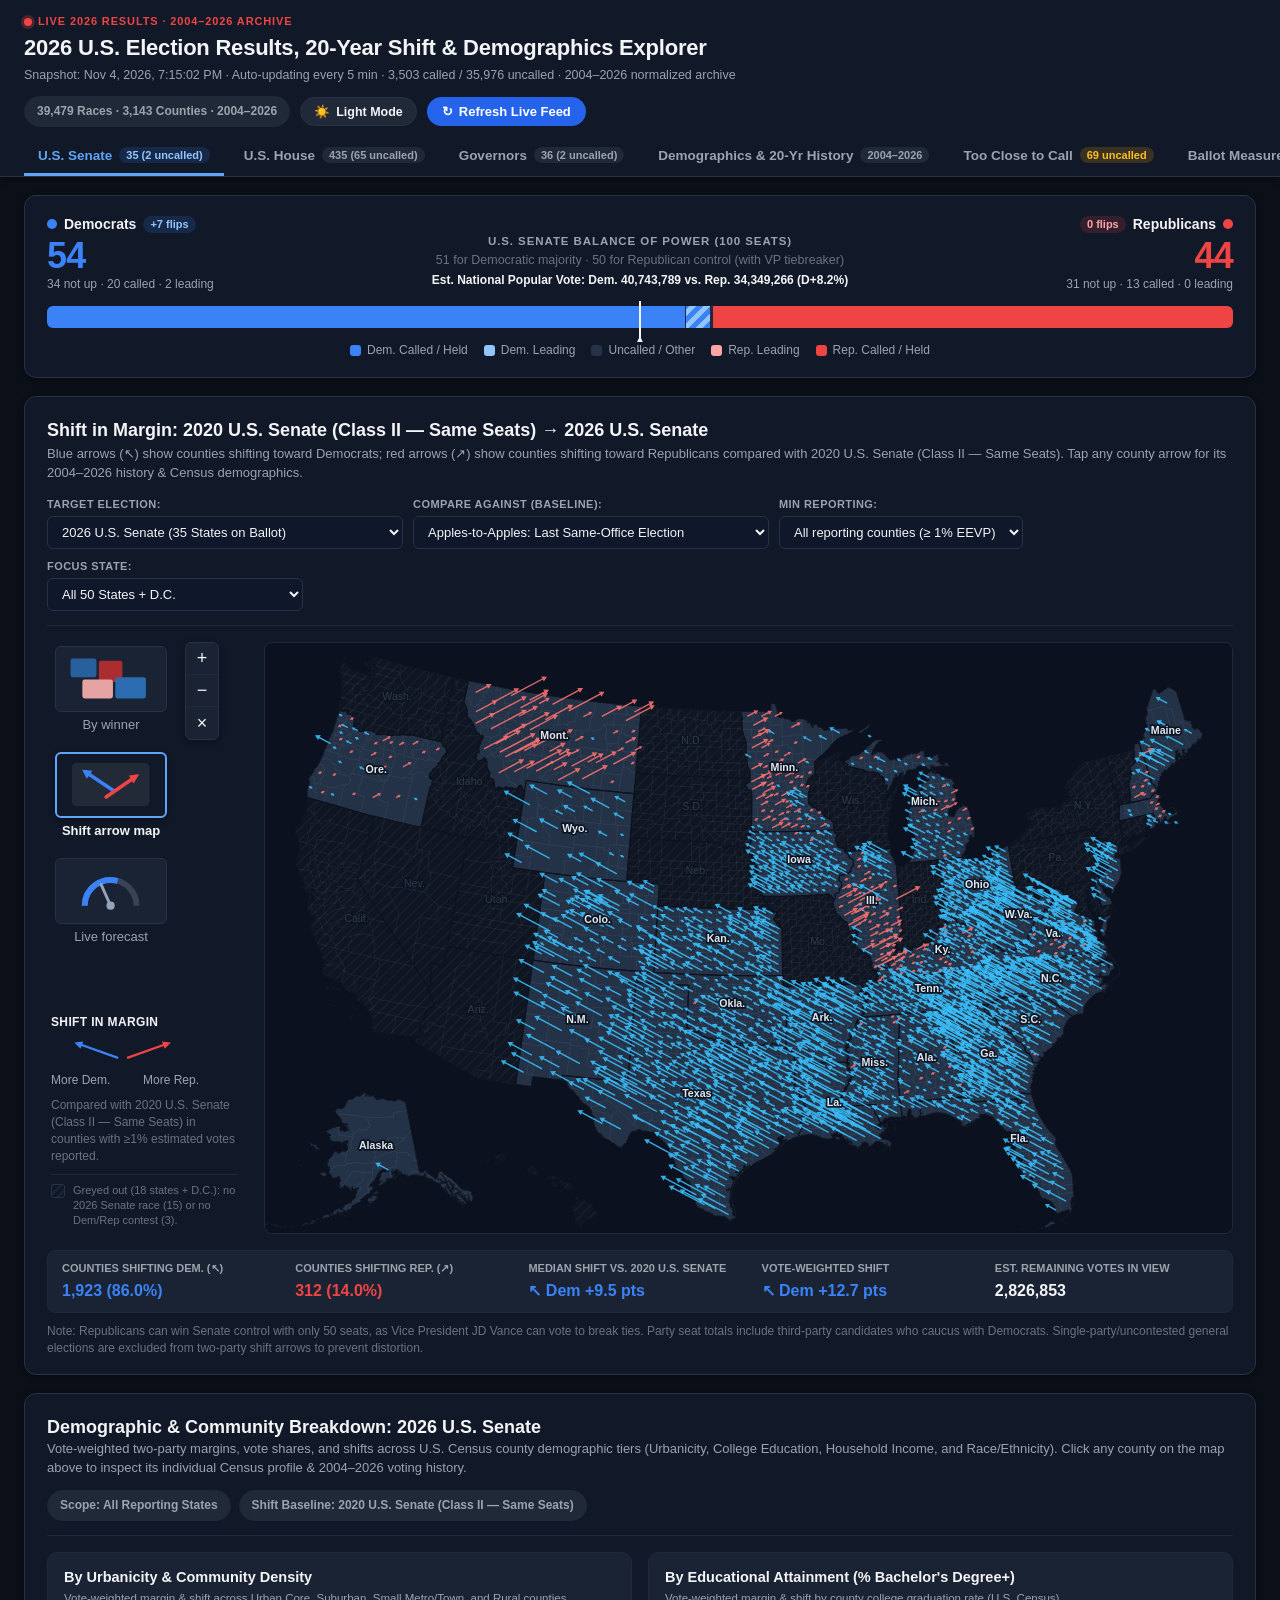
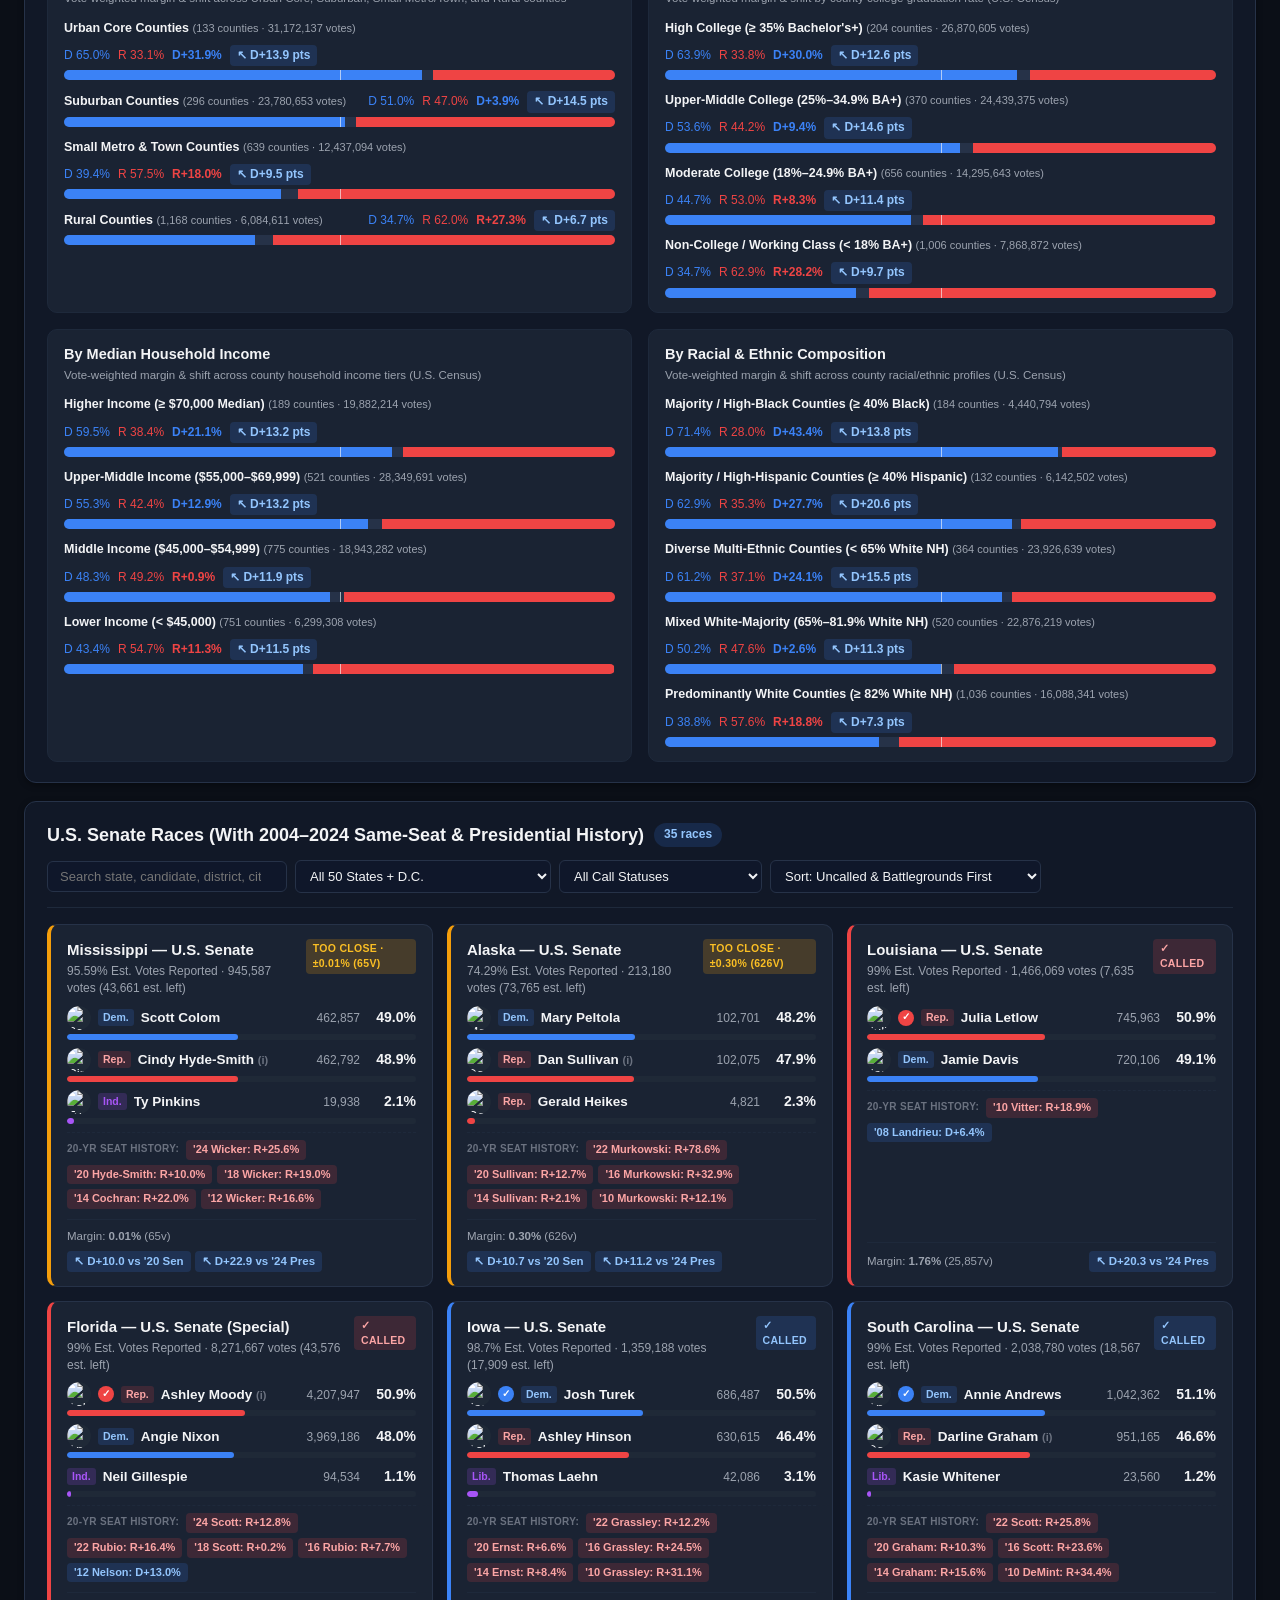
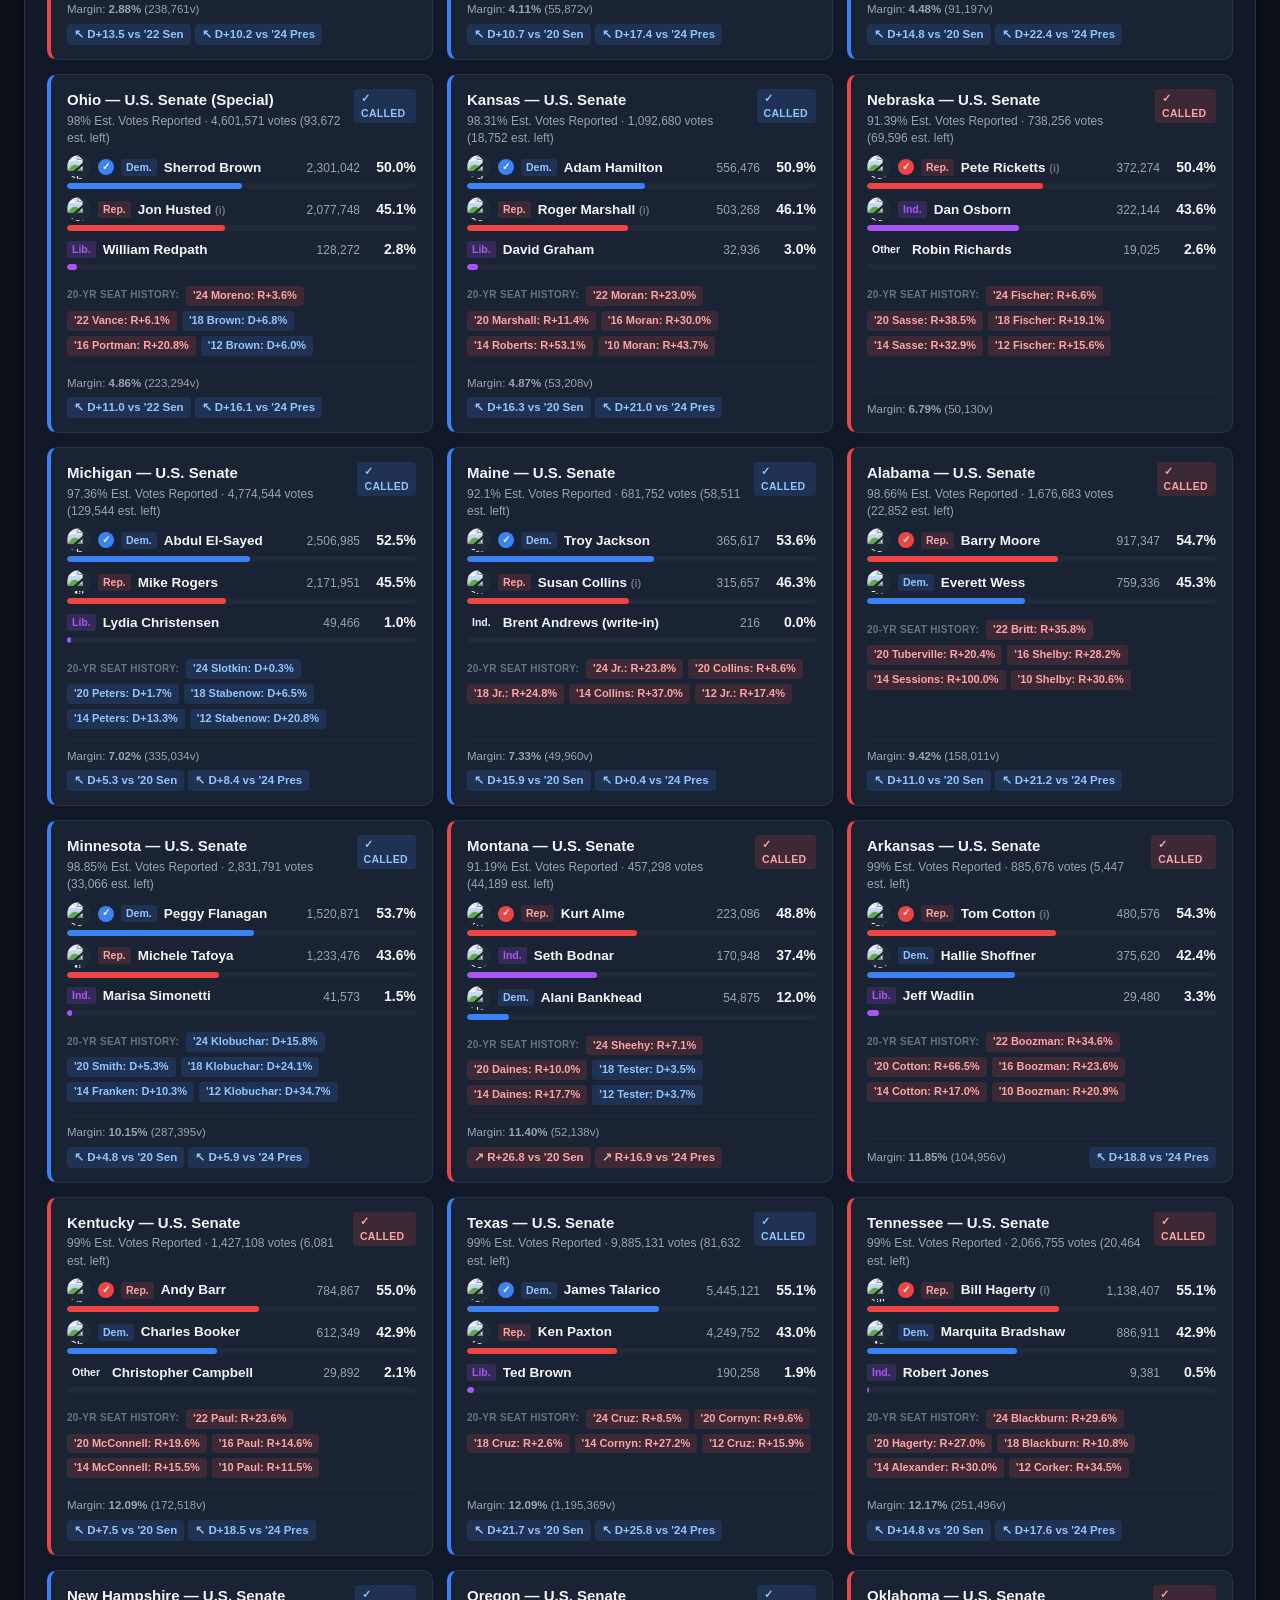
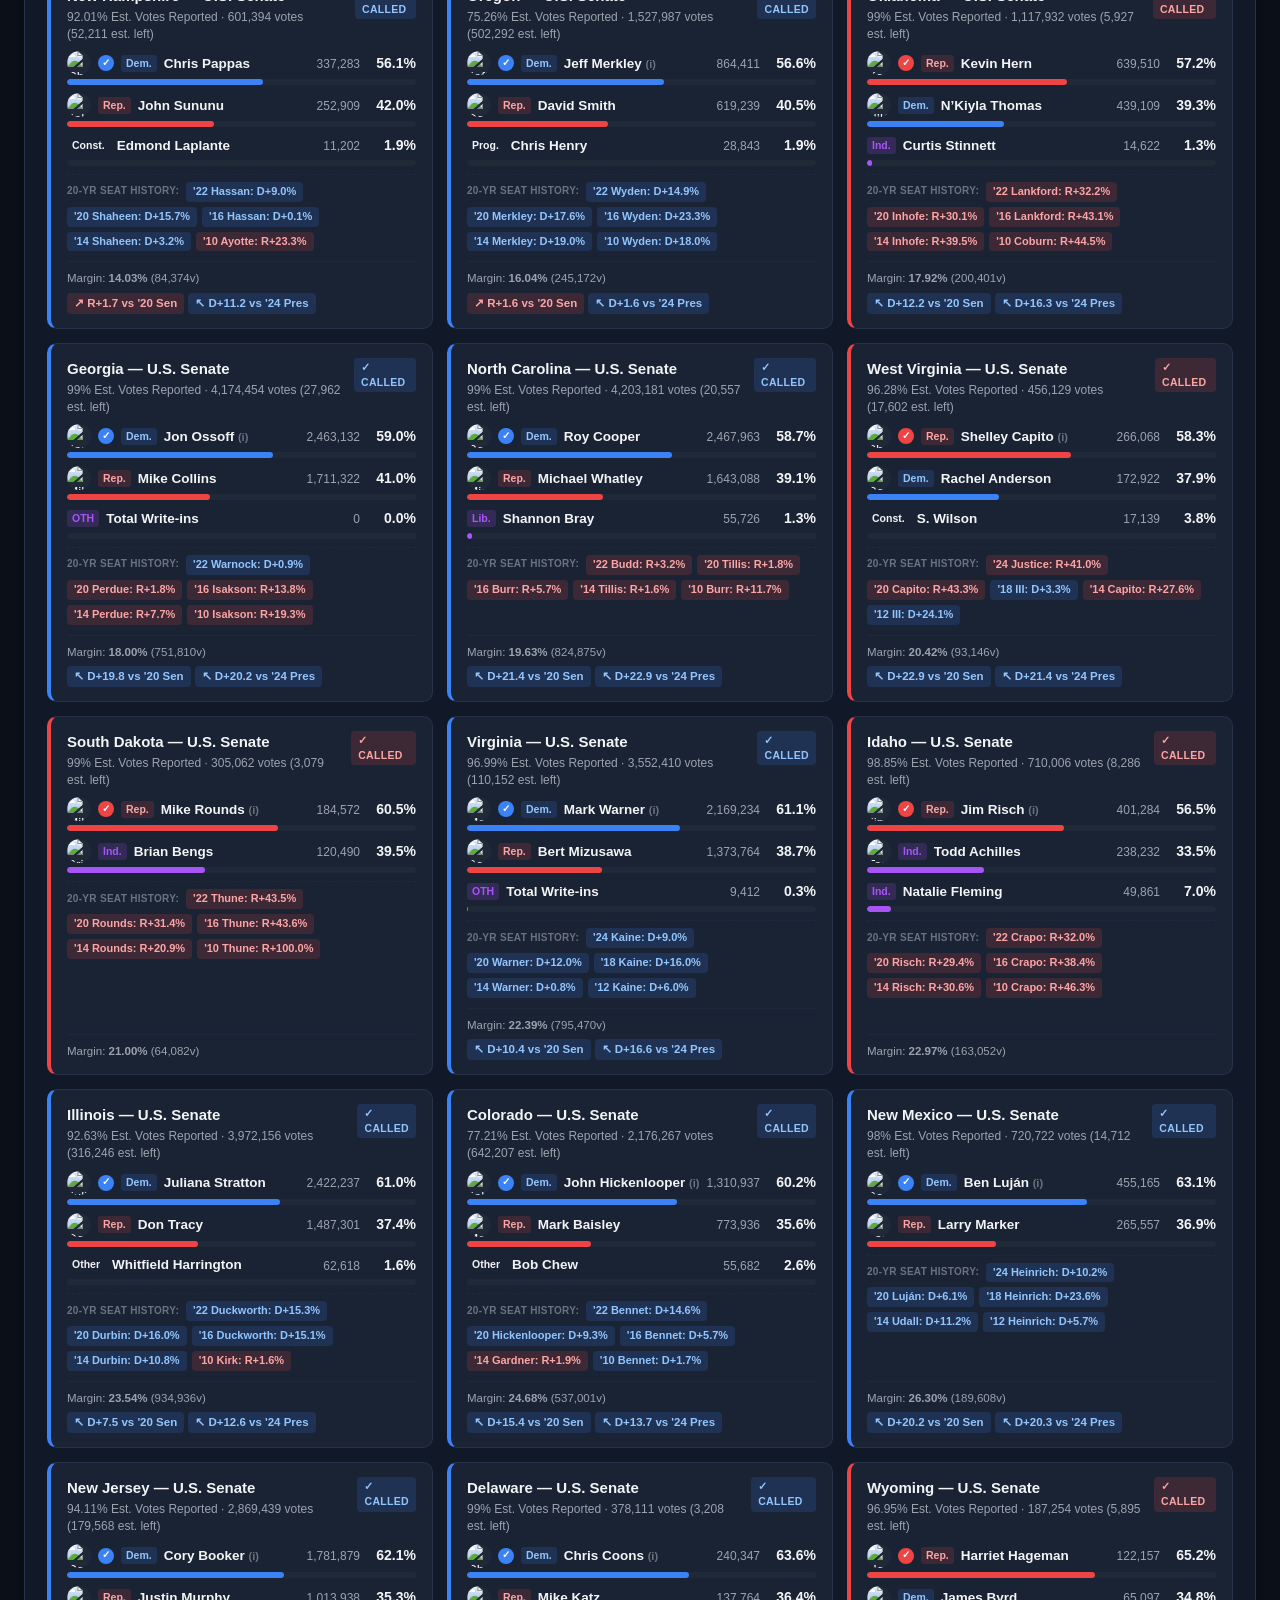
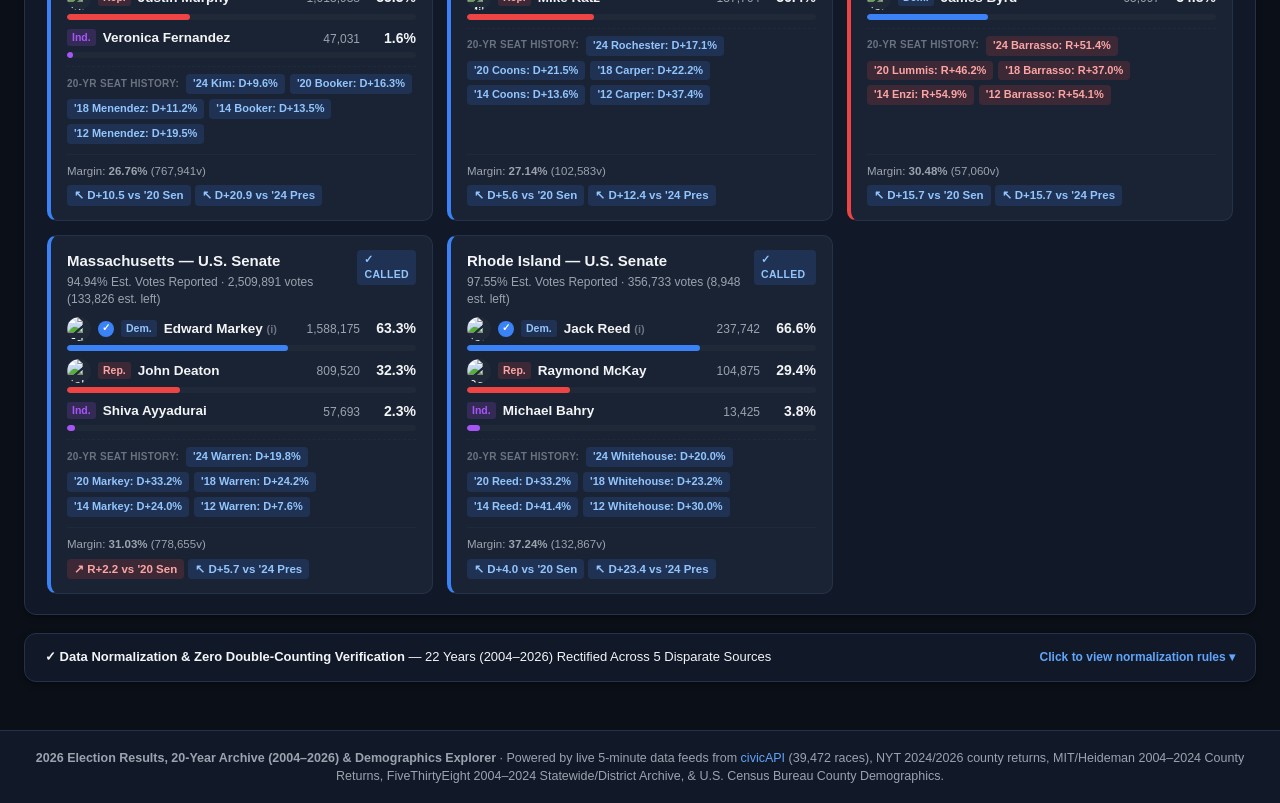
==== commit be4a0dbb: "feat(map): shade irrelevant/non-ballot states with greyed-out hatched pattern & legend across all vi" ====
--- a/index.html
+++ b/index.html
@@ -13,7 +13,7 @@
       } catch (e) {}
     })();
   </script>
-  <link rel="stylesheet" href="styles.css?v=20261104d" />
+  <link rel="stylesheet" href="styles.css?v=20261104e" />
   <script src="assets/d3.min.js"></script>
   <script src="assets/topojson-client.min.js"></script>
 </head>
@@ -361,6 +361,11 @@
                 Circle size shows estimated remaining uncounted votes in each county, colored by current 2026 party margin.
               </p>
             </div>
+
+            <div class="legend-inactive-row" id="legend-inactive-row">
+              <span class="inactive-state-swatch" aria-hidden="true"></span>
+              <span class="legend-inactive-text" id="legend-inactive-text">Greyed out: Not on ballot / N/A for map</span>
+            </div>
           </div>
         </aside>
 
@@ -541,6 +546,6 @@
     </div>
   </footer>
 
-  <script src="app.js?v=20261104d"></script>
+  <script src="app.js?v=20261104e"></script>
 </body>
 </html>
--- a/styles.css
+++ b/styles.css
@@ -6,10 +6,13 @@
   --bg-pill: #f1f3f4;
   --bg-input: #ffffff;
   --bg-map-canvas: #ffffff;
-  --map-state-neutral: #efefef;
+  --map-state-neutral: #f1f5f9;
   --map-state-selected: #e2e8f0;
+  --map-state-inactive-bg: #d4dce4;
+  --map-state-inactive-stripe: #bcc6d2;
   --map-state-border: #ffffff;
-  --map-label-fill: #3c4043;
+  --map-label-fill: #334155;
+  --map-label-inactive: #7c8796;
   --map-label-halo: rgba(242, 243, 245, 0.92);
   --border-subtle: #dadce0;
   --border-light: #e8eaed;
@@ -40,12 +43,15 @@
   --bg-elevated: #1a2333;
   --bg-pill: #1f2937;
   --bg-input: #0f172a;
-  --bg-map-canvas: #0d1524;
-  --map-state-neutral: #1e293b;
+  --bg-map-canvas: #0b111e;
+  --map-state-neutral: #243247;
   --map-state-selected: #334155;
-  --map-state-border: #0d1524;
+  --map-state-inactive-bg: #0f1521;
+  --map-state-inactive-stripe: #182234;
+  --map-state-border: #0b111e;
   --map-label-fill: #e2e8f0;
-  --map-label-halo: rgba(13, 21, 36, 0.92);
+  --map-label-inactive: #475569;
+  --map-label-halo: rgba(11, 17, 30, 0.92);
   --border-subtle: #263248;
   --border-light: #1e293b;
   --text-primary: #f3f4f6;
@@ -724,6 +730,37 @@
   border-radius: 1px;
 }
 
+.legend-inactive-row {
+  display: flex;
+  align-items: flex-start;
+  gap: 8px;
+  margin-top: 10px;
+  padding-top: 8px;
+  border-top: 1px solid var(--border-light);
+}
+
+.inactive-state-swatch {
+  width: 14px;
+  height: 14px;
+  min-width: 14px;
+  border-radius: 3px;
+  margin-top: 1px;
+  border: 1px solid var(--border-subtle);
+  background: repeating-linear-gradient(
+    -45deg,
+    var(--map-state-inactive-bg),
+    var(--map-state-inactive-bg) 3px,
+    var(--map-state-inactive-stripe) 3px,
+    var(--map-state-inactive-stripe) 6px
+  );
+}
+
+.legend-inactive-text {
+  font-size: 11px;
+  color: var(--text-muted);
+  line-height: 1.35;
+}
+
 /* SVG Map Canvas */
 .map-svg-container {
   position: relative;
@@ -801,6 +838,12 @@
   stroke-linejoin: round;
 }
 
+.state-label.state-label-inactive {
+  fill: var(--map-label-inactive);
+  font-weight: 500;
+  opacity: 0.55;
+}
+
 /* Tooltip */
 .map-tooltip {
   position: absolute;
@@ -853,6 +896,23 @@
   color: var(--dem-dark);
 }
 
+.tt-inactive-badge {
+  padding: 5px 8px;
+  border-radius: 5px;
+  font-size: 11.5px;
+  line-height: 1.35;
+  margin-bottom: 7px;
+  background: var(--bg-pill);
+  border: 1px dashed var(--border-subtle);
+  color: var(--text-secondary);
+}
+
+.tt-inactive-badge strong {
+  color: var(--text-primary);
+  display: block;
+  margin-bottom: 2px;
+}
+
 .tt-shift-gop {
   background: var(--gop-bg-soft);
   color: var(--gop-dark);
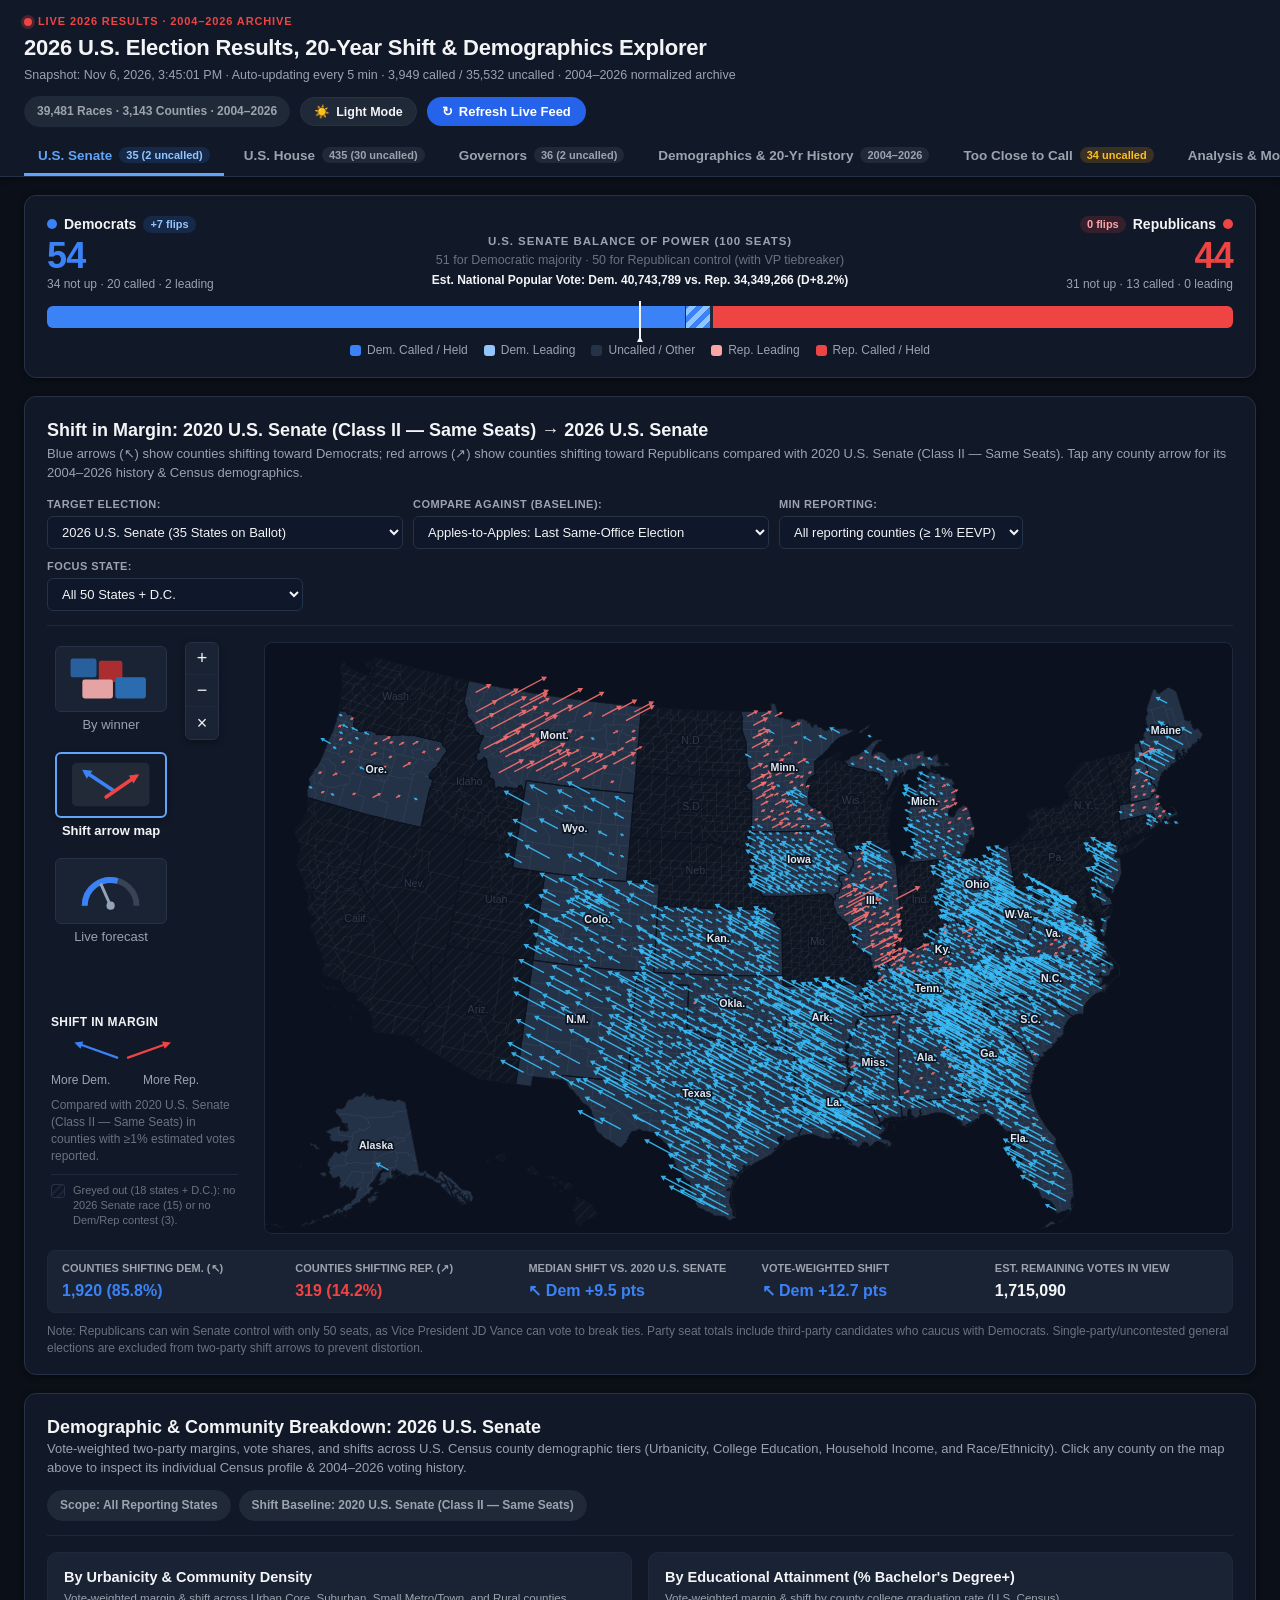
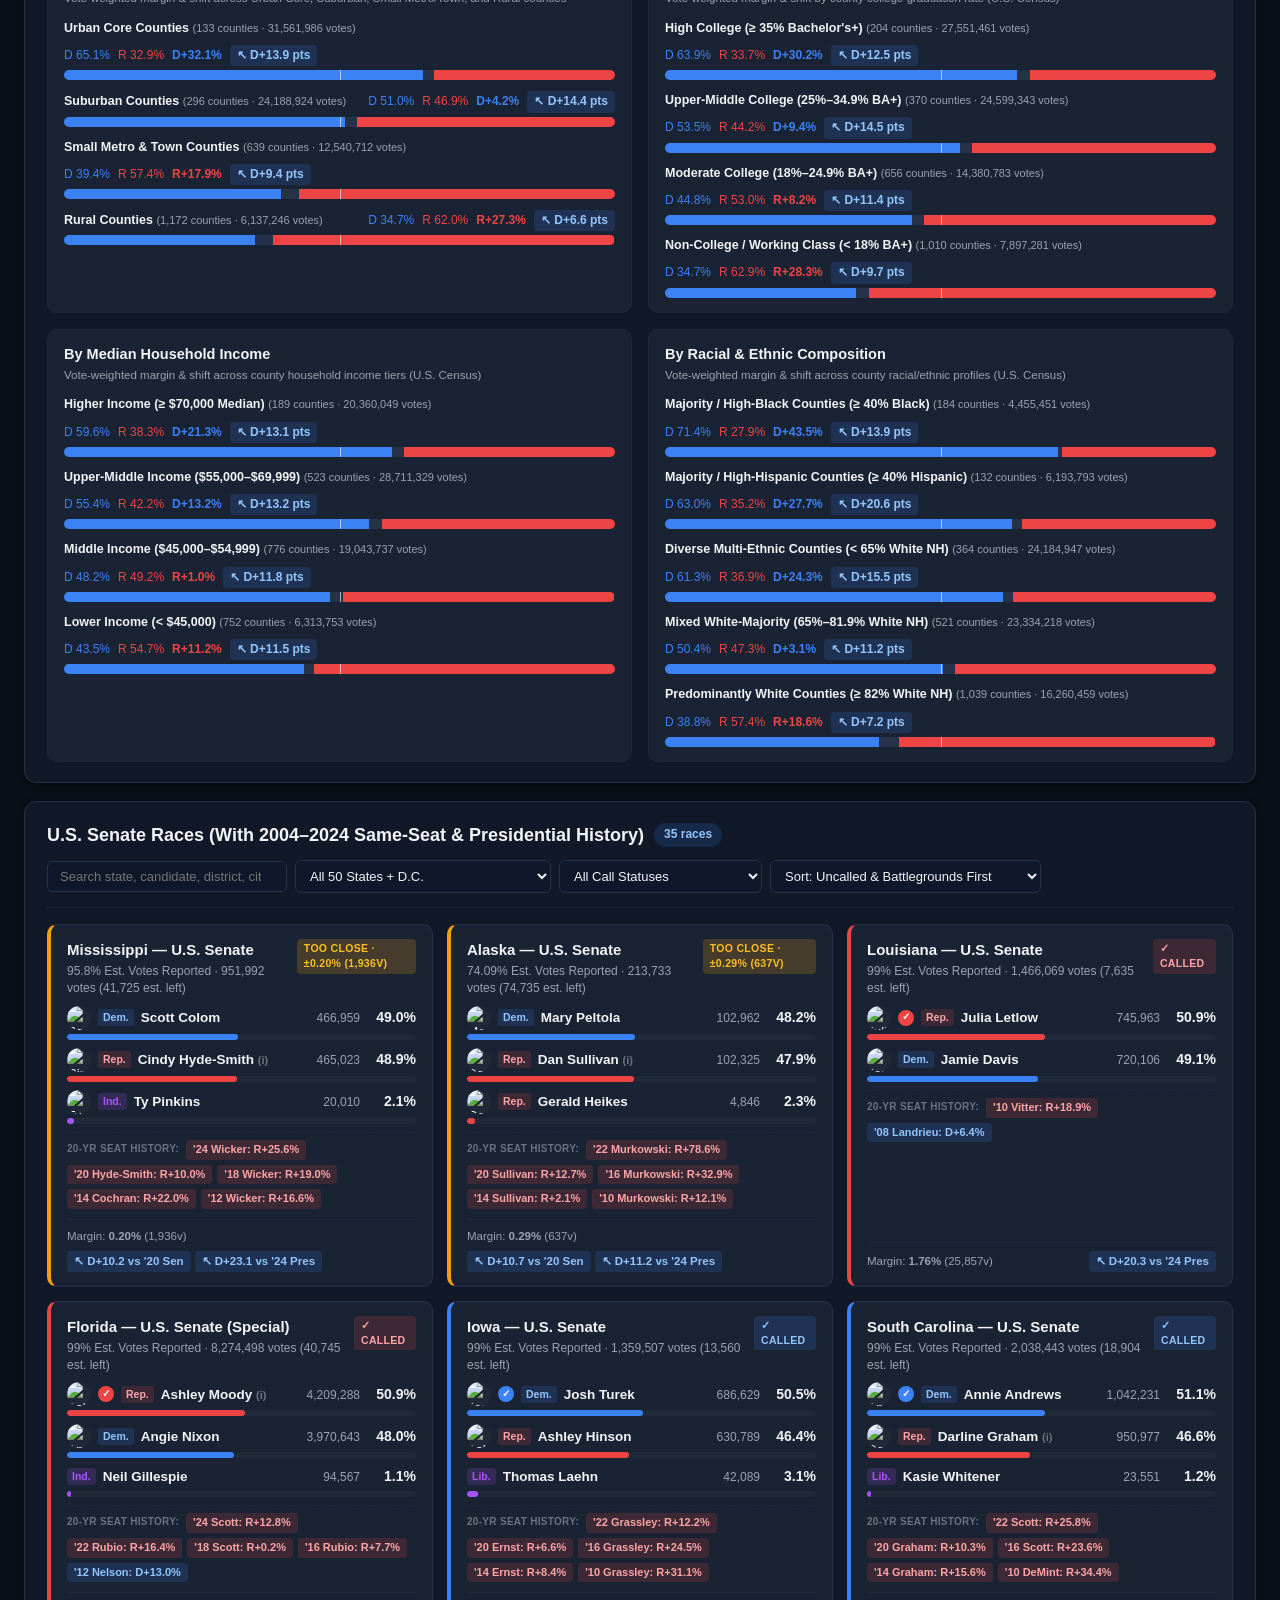
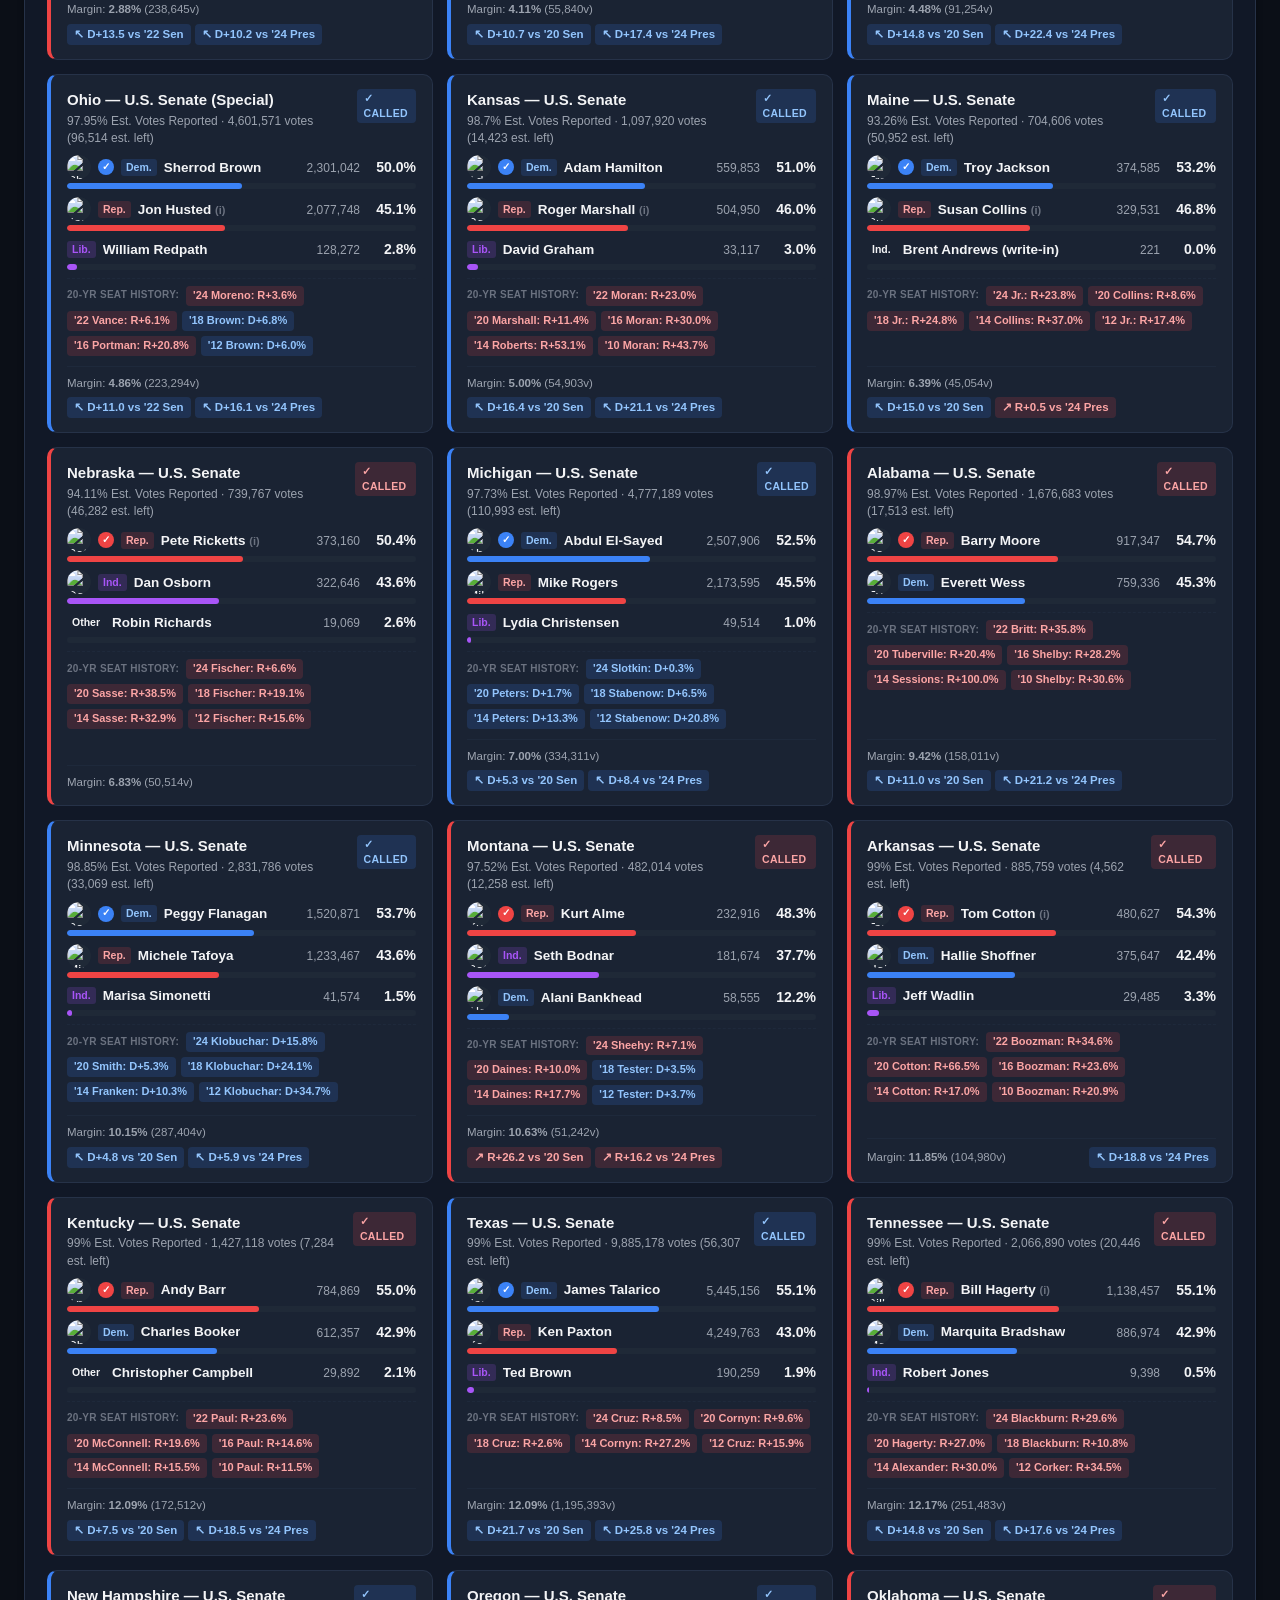
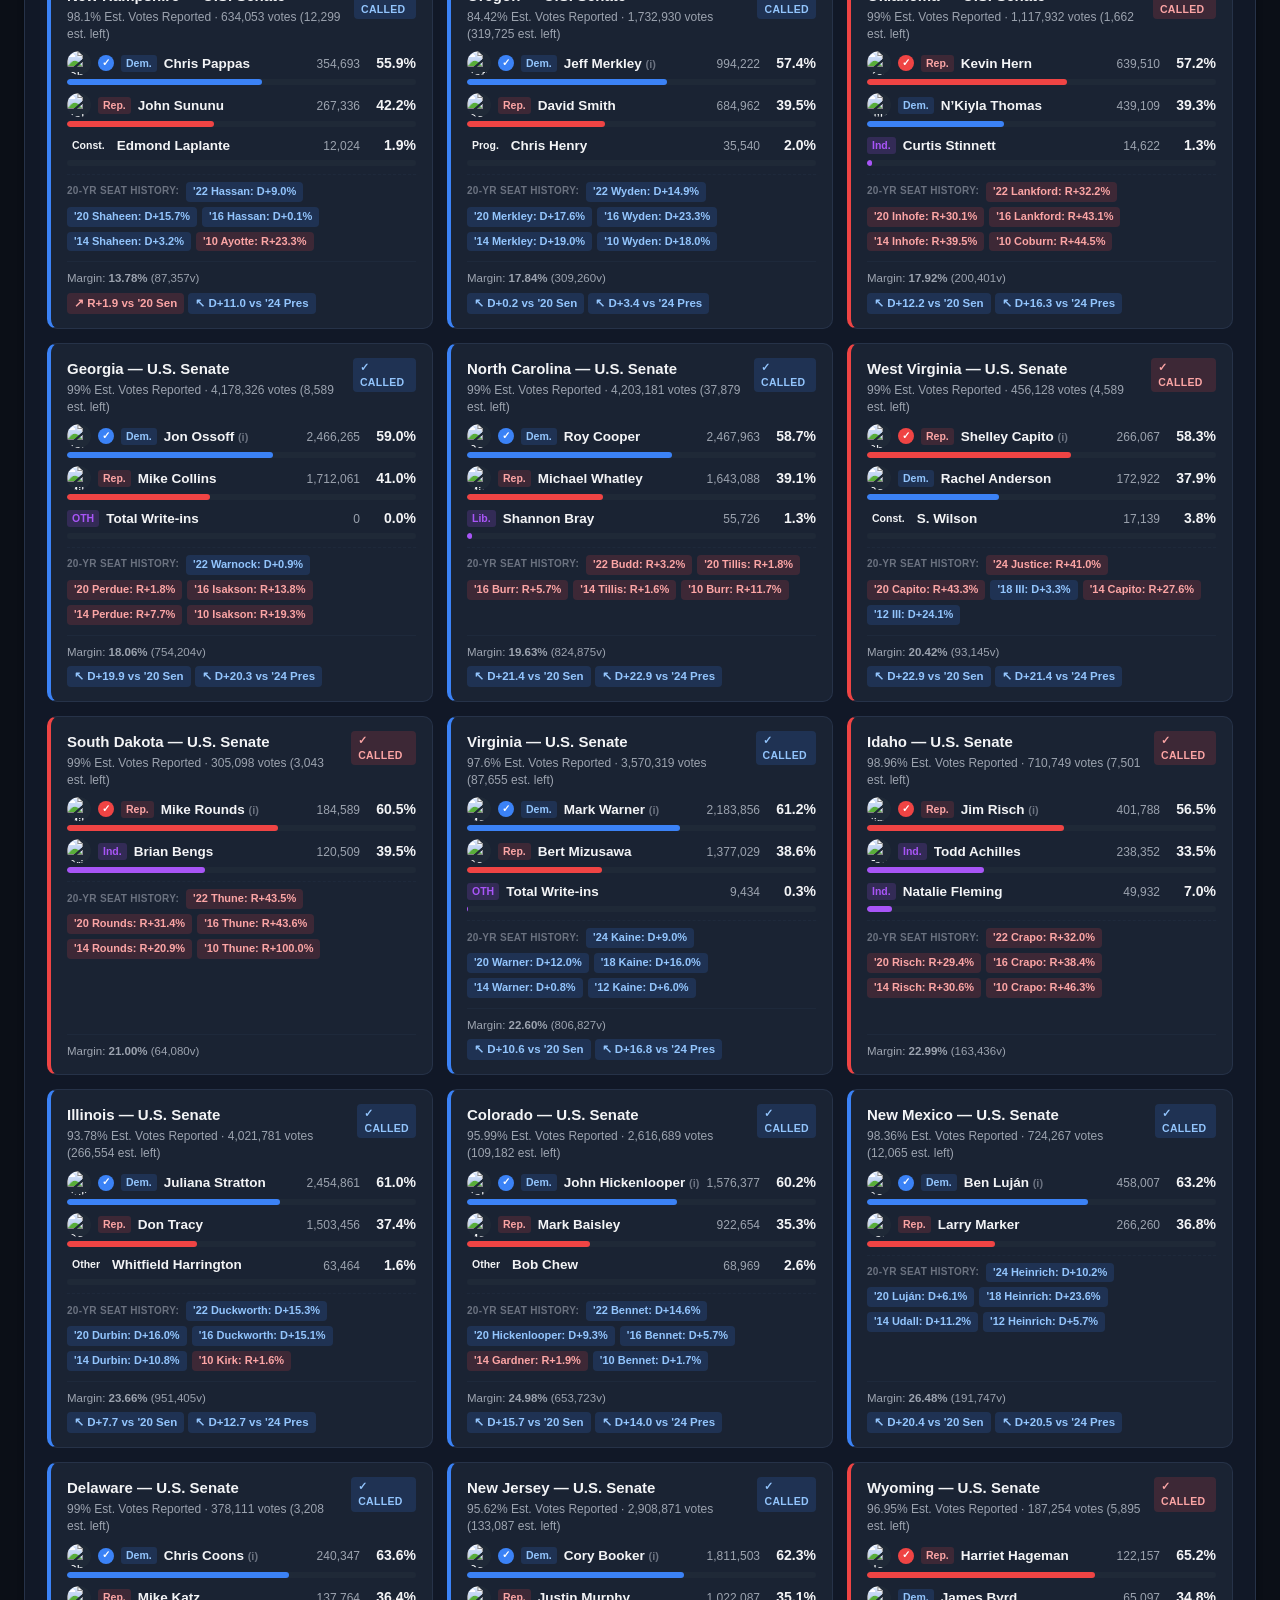
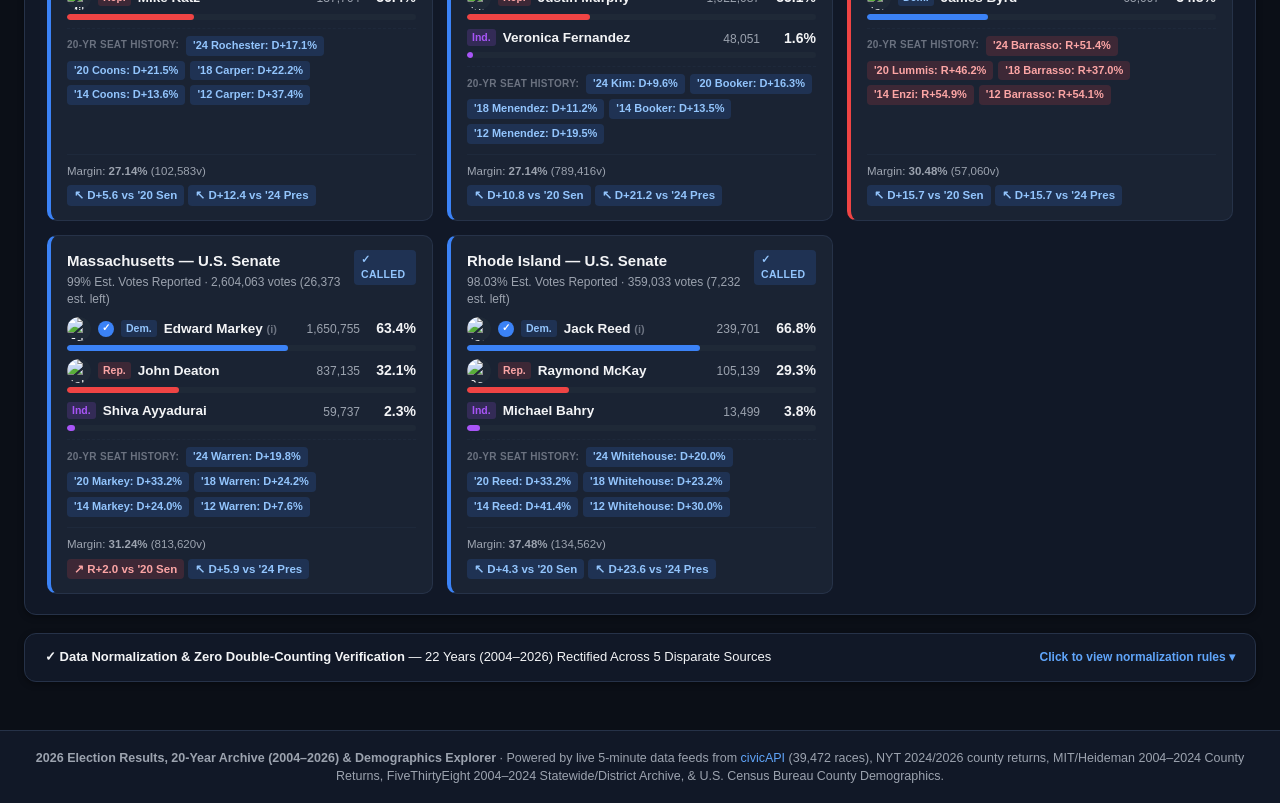
==== commit 2cc90813: "feat(ui): add interactive Analysis & Moneyball tab (MS plurality law, AK RCV, FEC spend ROI, cohorts" ====
--- a/index.html
+++ b/index.html
@@ -13,7 +13,7 @@
       } catch (e) {}
     })();
   </script>
-  <link rel="stylesheet" href="styles.css?v=20261104e" />
+  <link rel="stylesheet" href="styles.css?v=20261106a" />
   <script src="assets/d3.min.js"></script>
   <script src="assets/topojson-client.min.js"></script>
 </head>
@@ -62,6 +62,10 @@
       <button class="office-tab" data-office="close" type="button">
         <span class="tab-title">Too Close to Call</span>
         <span class="tab-badge badge-alert" id="tab-badge-close">Uncalled</span>
+      </button>
+      <button class="office-tab" data-office="analysis" type="button">
+        <span class="tab-title">Analysis &amp; Moneyball</span>
+        <span class="tab-badge" id="tab-badge-analysis">FEC · RCV · Cohorts</span>
       </button>
       <button class="office-tab" data-office="measures" type="button">
         <span class="tab-title">Ballot Measures</span>
@@ -435,6 +439,9 @@
       <div class="demographics-grid" id="demographics-grid"></div>
     </section>
 
+    <!-- Deep-Dive Analysis: MS Plurality / AK RCV, FEC Moneyball, Factions & Disjoint Breaking Points -->
+    <section class="analysis-section" id="analysis-section" style="display:none;"></section>
+
     <!-- Google Search-Style Race Results Cards & Search/Filter Section -->
     <section class="results-explorer-section" id="results-explorer-section">
       <div class="explorer-toolbar">
@@ -546,6 +553,6 @@
     </div>
   </footer>
 
-  <script src="app.js?v=20261104e"></script>
+  <script src="app.js?v=20261106a"></script>
 </body>
 </html>
--- a/styles.css
+++ b/styles.css
@@ -1929,3 +1929,152 @@
     grid-template-columns: 1fr 1fr;
   }
 }
+
+/* Deep-Dive Analysis & Moneyball Section */
+.analysis-section {
+  display: flex;
+  flex-direction: column;
+  gap: 20px;
+}
+
+.analysis-block {
+  background: var(--bg-card);
+  border: 1px solid var(--border-subtle);
+  border-radius: var(--radius-md);
+  padding: 20px 22px;
+  box-shadow: var(--shadow-sm);
+}
+
+.analysis-block-header {
+  display: flex;
+  justify-content: space-between;
+  align-items: flex-start;
+  flex-wrap: wrap;
+  gap: 12px;
+  padding-bottom: 14px;
+  border-bottom: 1px solid var(--border-light);
+  margin-bottom: 16px;
+}
+
+.analysis-block-header h2 {
+  font-size: 18px;
+  font-weight: 700;
+  color: var(--text-primary);
+  margin-bottom: 4px;
+}
+
+.analysis-grid-2 {
+  display: grid;
+  grid-template-columns: repeat(auto-fit, minmax(min(100%, 460px), 1fr));
+  gap: 16px;
+}
+
+.analysis-subcard {
+  background: var(--bg-elevated);
+  border: 1px solid var(--border-light);
+  border-radius: 10px;
+  padding: 15px 17px;
+}
+
+html[data-theme="light"] .analysis-subcard {
+  background: #ffffff;
+}
+
+.analysis-subcard h3 {
+  font-size: 15px;
+  font-weight: 700;
+  color: var(--text-primary);
+  margin-bottom: 6px;
+  display: flex;
+  align-items: center;
+  justify-content: space-between;
+  gap: 8px;
+  flex-wrap: wrap;
+}
+
+.analysis-law-callout {
+  background: rgba(59, 130, 246, 0.1);
+  border-left: 3px solid var(--dem-main);
+  padding: 10px 12px;
+  border-radius: 6px;
+  font-size: 12.5px;
+  line-height: 1.5;
+  color: var(--text-primary);
+  margin-bottom: 12px;
+}
+
+.analysis-table-wrap {
+  overflow-x: auto;
+  border: 1px solid var(--border-light);
+  border-radius: 8px;
+}
+
+.analysis-table {
+  width: 100%;
+  border-collapse: collapse;
+  font-size: 12.5px;
+  font-variant-numeric: tabular-nums;
+}
+
+.analysis-table th,
+.analysis-table td {
+  padding: 8px 10px;
+  text-align: left;
+  border-bottom: 1px solid var(--border-light);
+}
+
+.analysis-table th {
+  background: var(--bg-elevated);
+  font-size: 11px;
+  font-weight: 700;
+  text-transform: uppercase;
+  letter-spacing: 0.04em;
+  color: var(--text-secondary);
+  white-space: nowrap;
+}
+
+.analysis-table tr:last-child td {
+  border-bottom: none;
+}
+
+.analysis-table td.num,
+.analysis-table th.num {
+  text-align: right;
+}
+
+.analysis-charts-grid {
+  display: grid;
+  grid-template-columns: repeat(auto-fit, minmax(min(100%, 480px), 1fr));
+  gap: 16px;
+}
+
+.chart-card {
+  background: var(--bg-elevated);
+  border: 1px solid var(--border-light);
+  border-radius: 10px;
+  padding: 12px;
+  display: flex;
+  flex-direction: column;
+  gap: 8px;
+}
+
+.chart-card-title {
+  font-size: 13.5px;
+  font-weight: 700;
+  color: var(--text-primary);
+}
+
+.chart-card img {
+  width: 100%;
+  height: auto;
+  border-radius: 6px;
+  border: 1px solid var(--border-light);
+}
+
+.moneyball-controls {
+  display: flex;
+  flex-wrap: wrap;
+  gap: 8px;
+  align-items: center;
+}
+
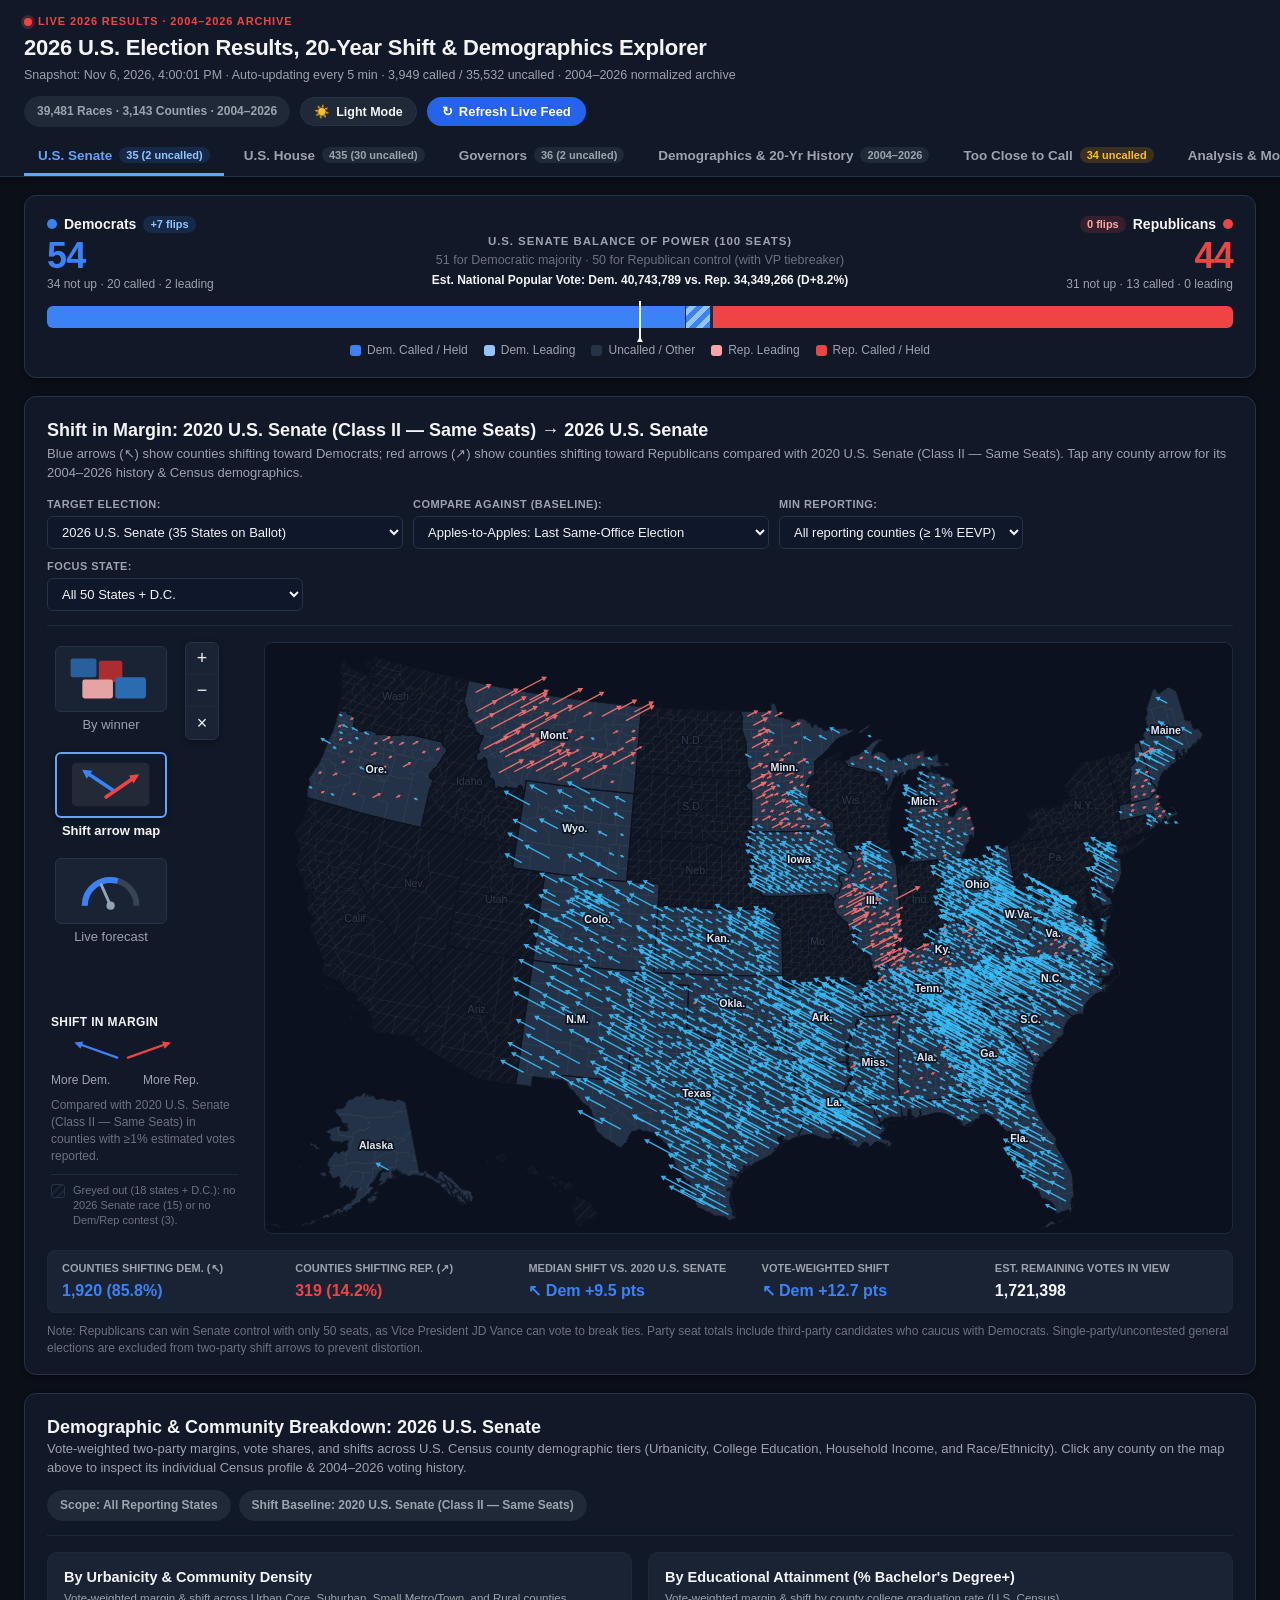
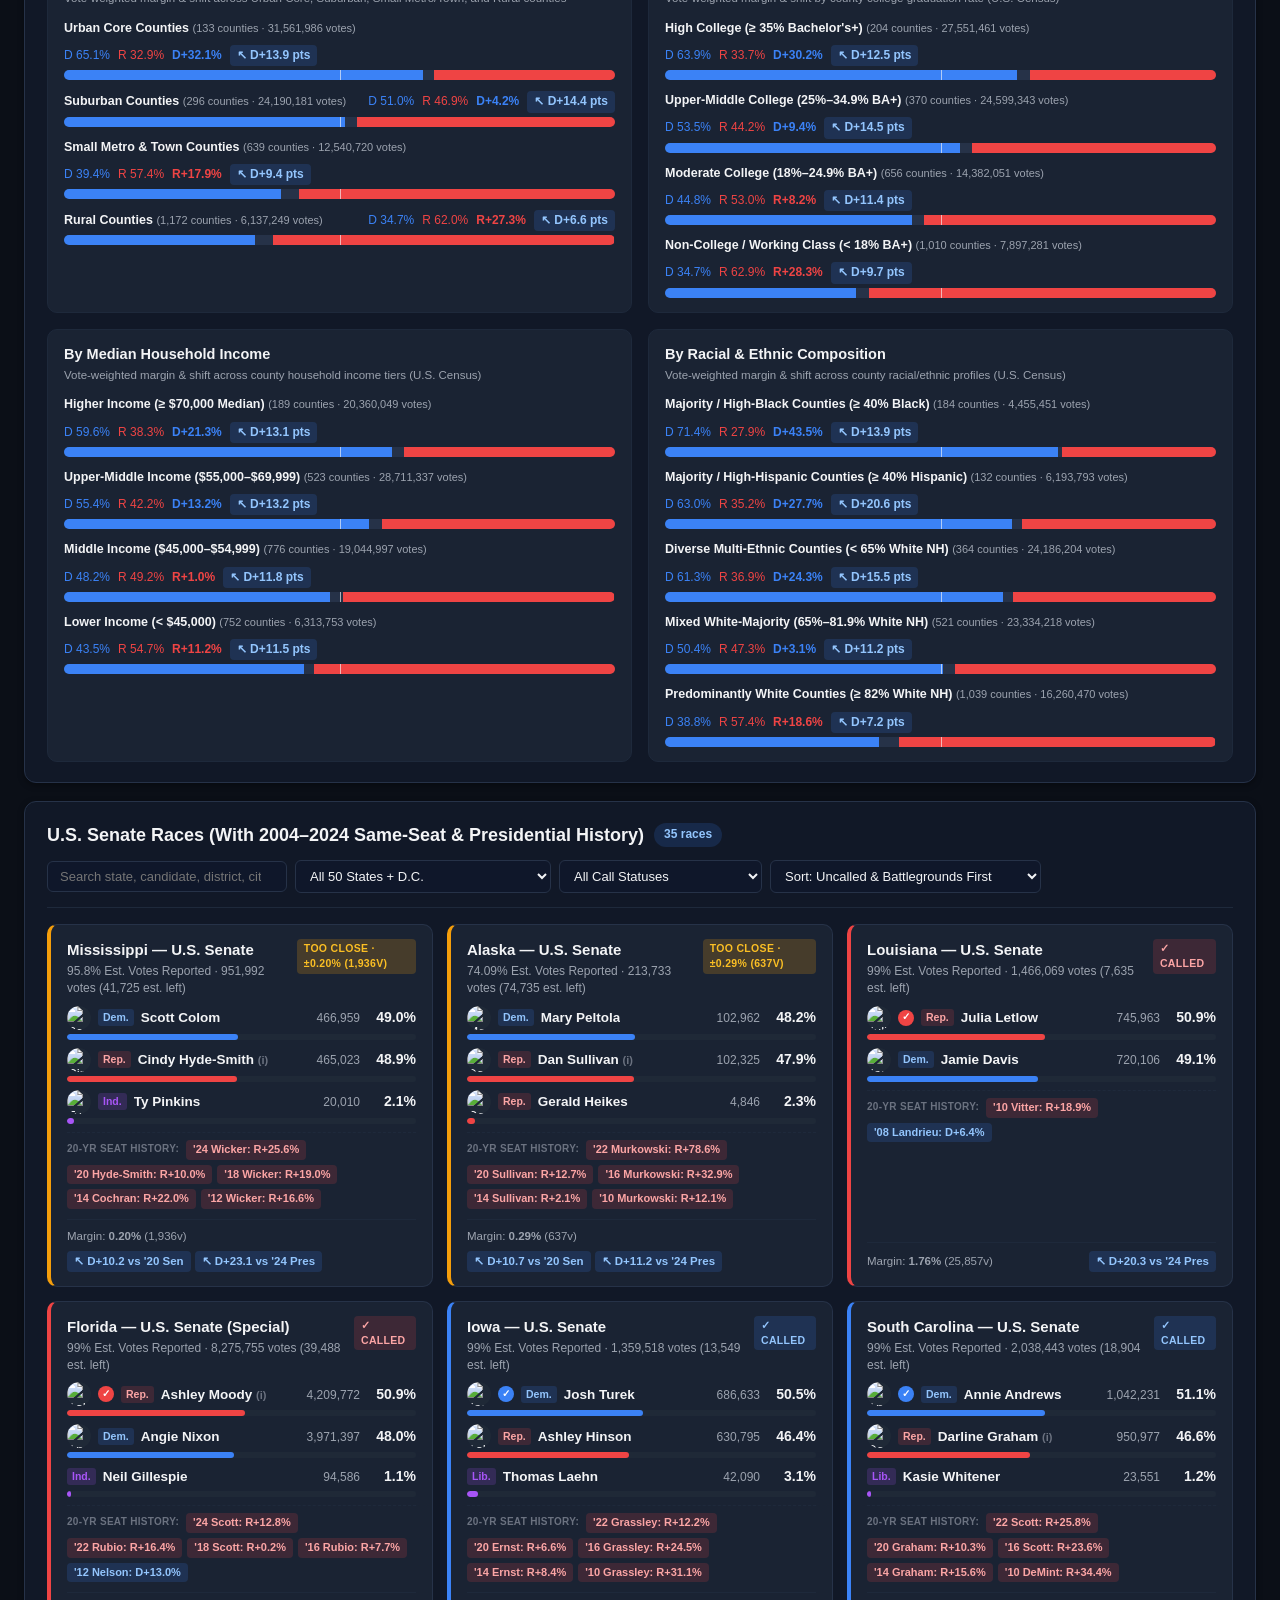
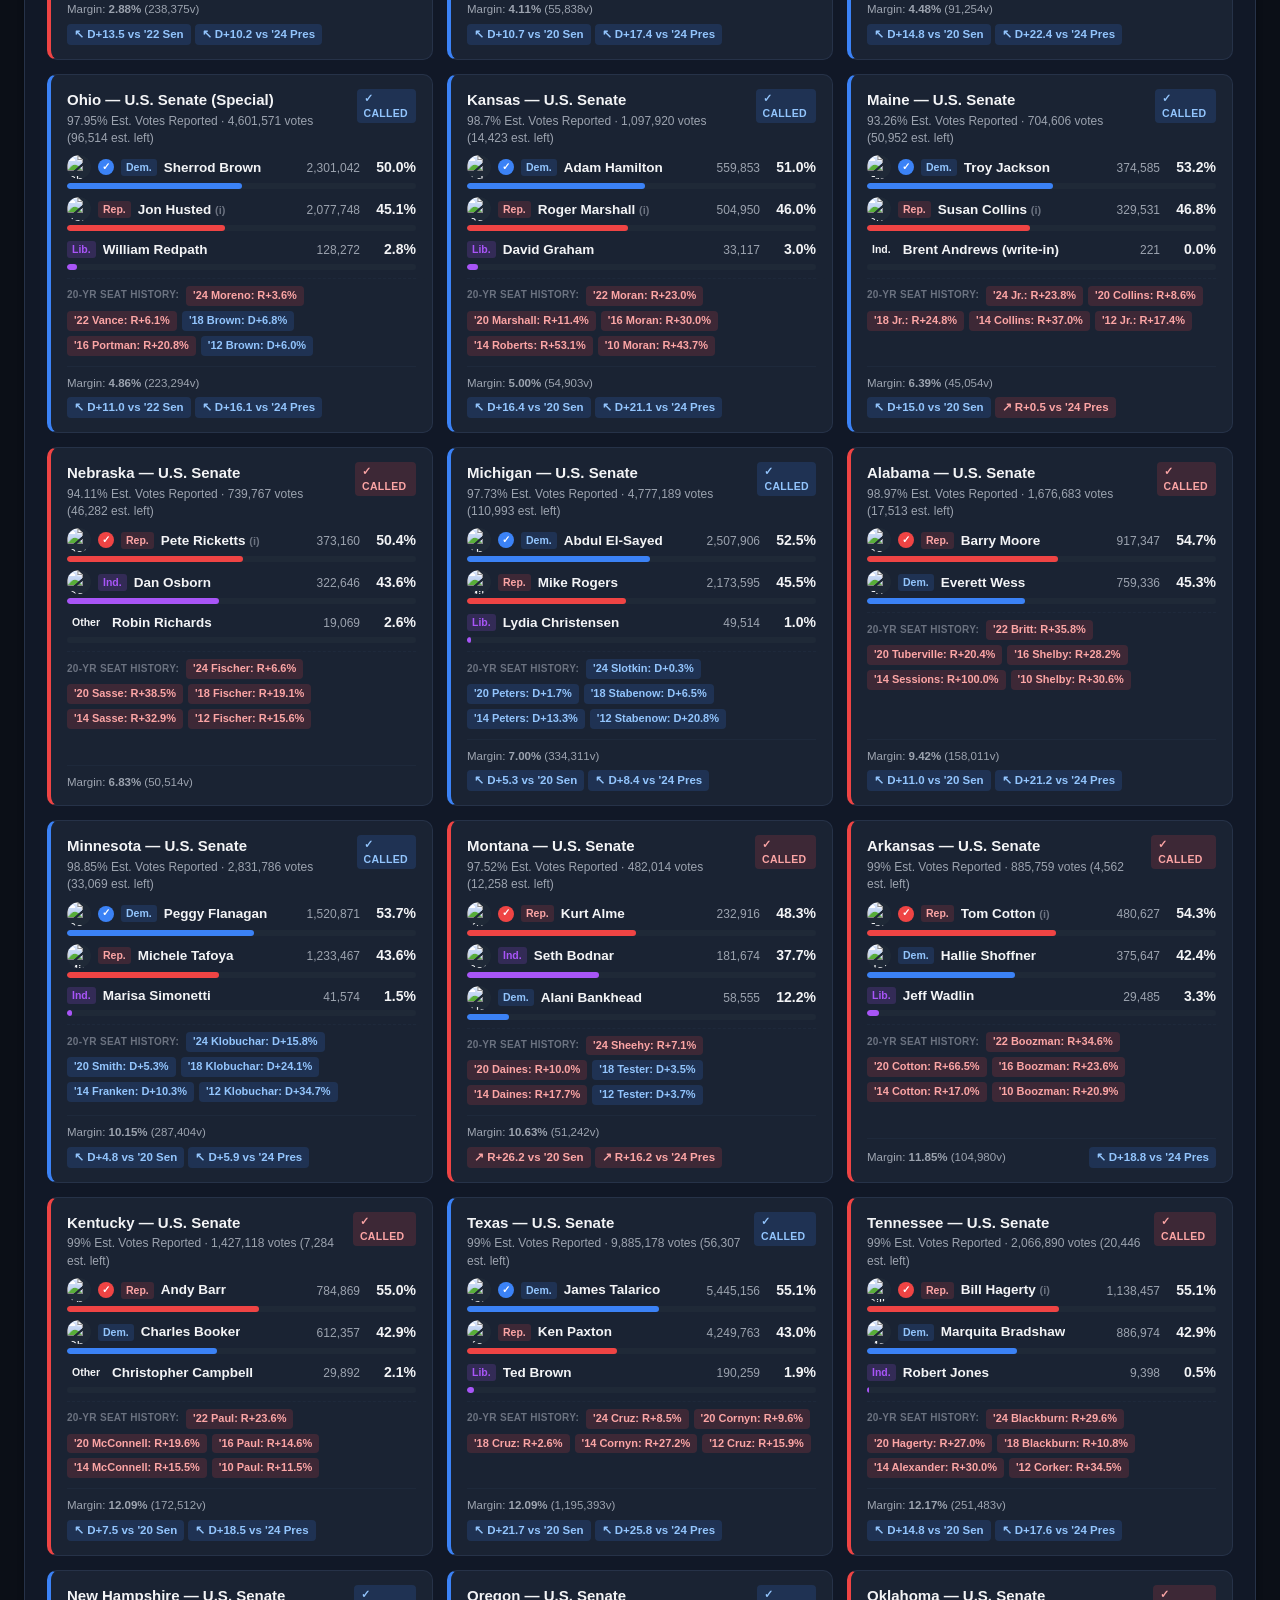
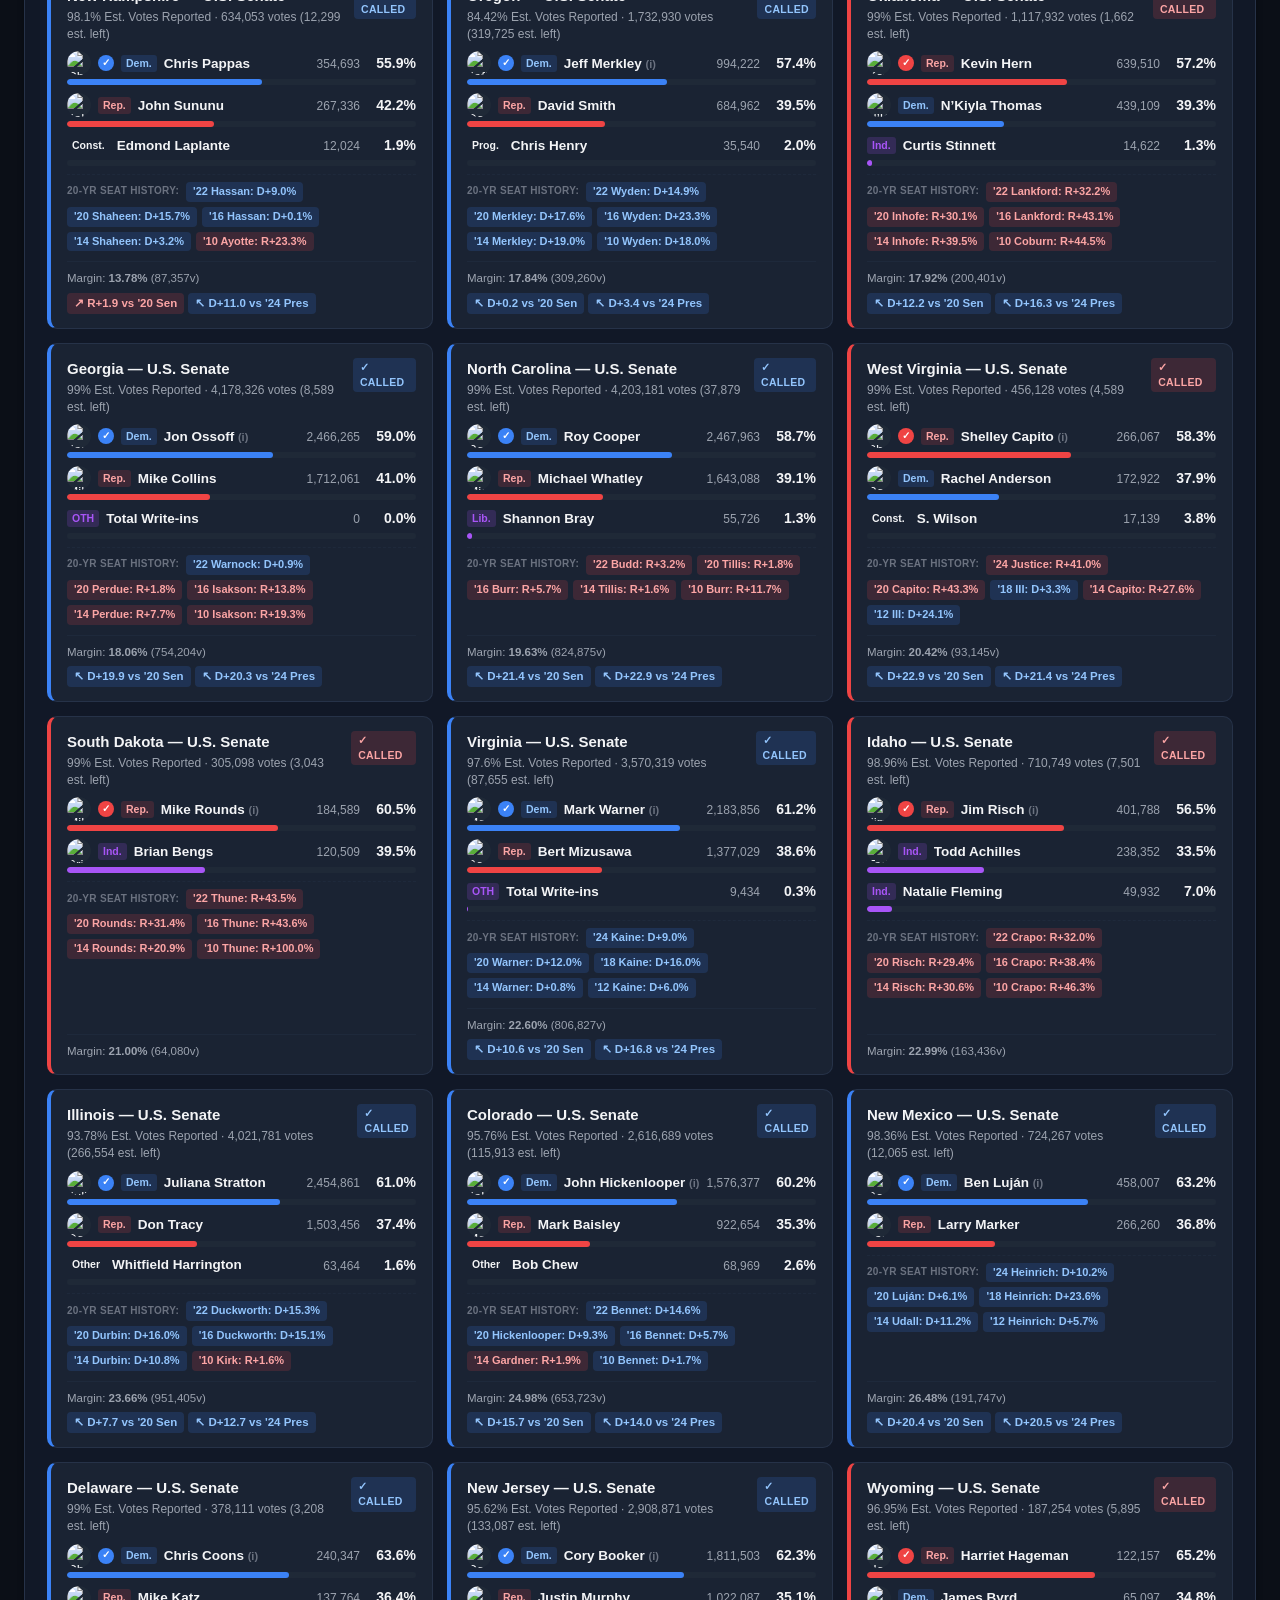
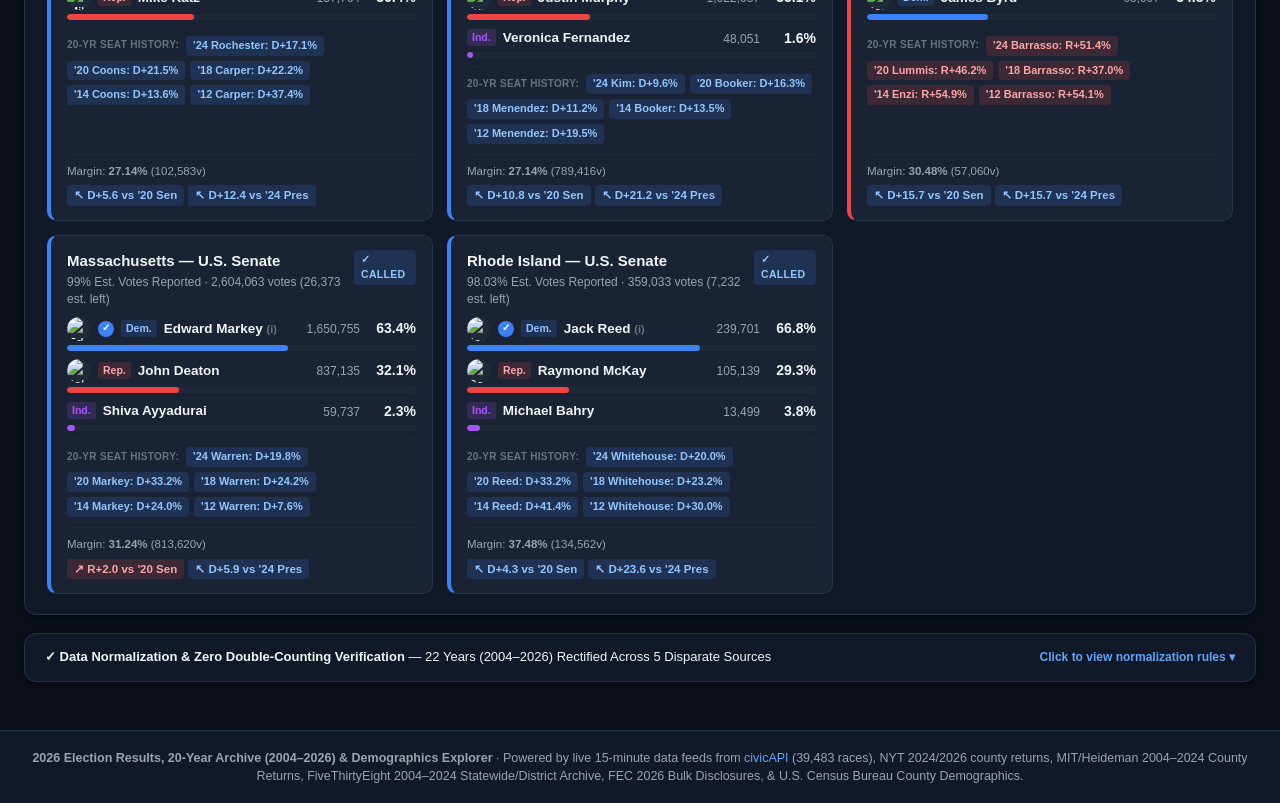
==== commit 6d0df8d5: "docs(readme): highlight live dashboard link at top, embed charts 4-7, update 15m cron & tab docs" ====
--- a/index.html
+++ b/index.html
@@ -546,9 +546,9 @@
   <footer class="site-footer">
     <div class="footer-inner">
       <p>
-        <strong>2026 Election Results, 20-Year Archive (2004–2026) &amp; Demographics Explorer</strong> · Powered by live 5-minute data feeds from
-        <a href="https://civicapi.org" target="_blank" rel="noopener">civicAPI</a> (39,472 races), NYT 2024/2026 county returns,
-        MIT/Heideman 2004–2024 County Returns, FiveThirtyEight 2004–2024 Statewide/District Archive, &amp; U.S. Census Bureau County Demographics.
+        <strong>2026 Election Results, 20-Year Archive (2004–2026) &amp; Demographics Explorer</strong> · Powered by live 15-minute data feeds from
+        <a href="https://civicapi.org" target="_blank" rel="noopener">civicAPI</a> (39,483 races), NYT 2024/2026 county returns,
+        MIT/Heideman 2004–2024 County Returns, FiveThirtyEight 2004–2024 Statewide/District Archive, FEC 2026 Bulk Disclosures, &amp; U.S. Census Bureau County Demographics.
       </p>
     </div>
   </footer>
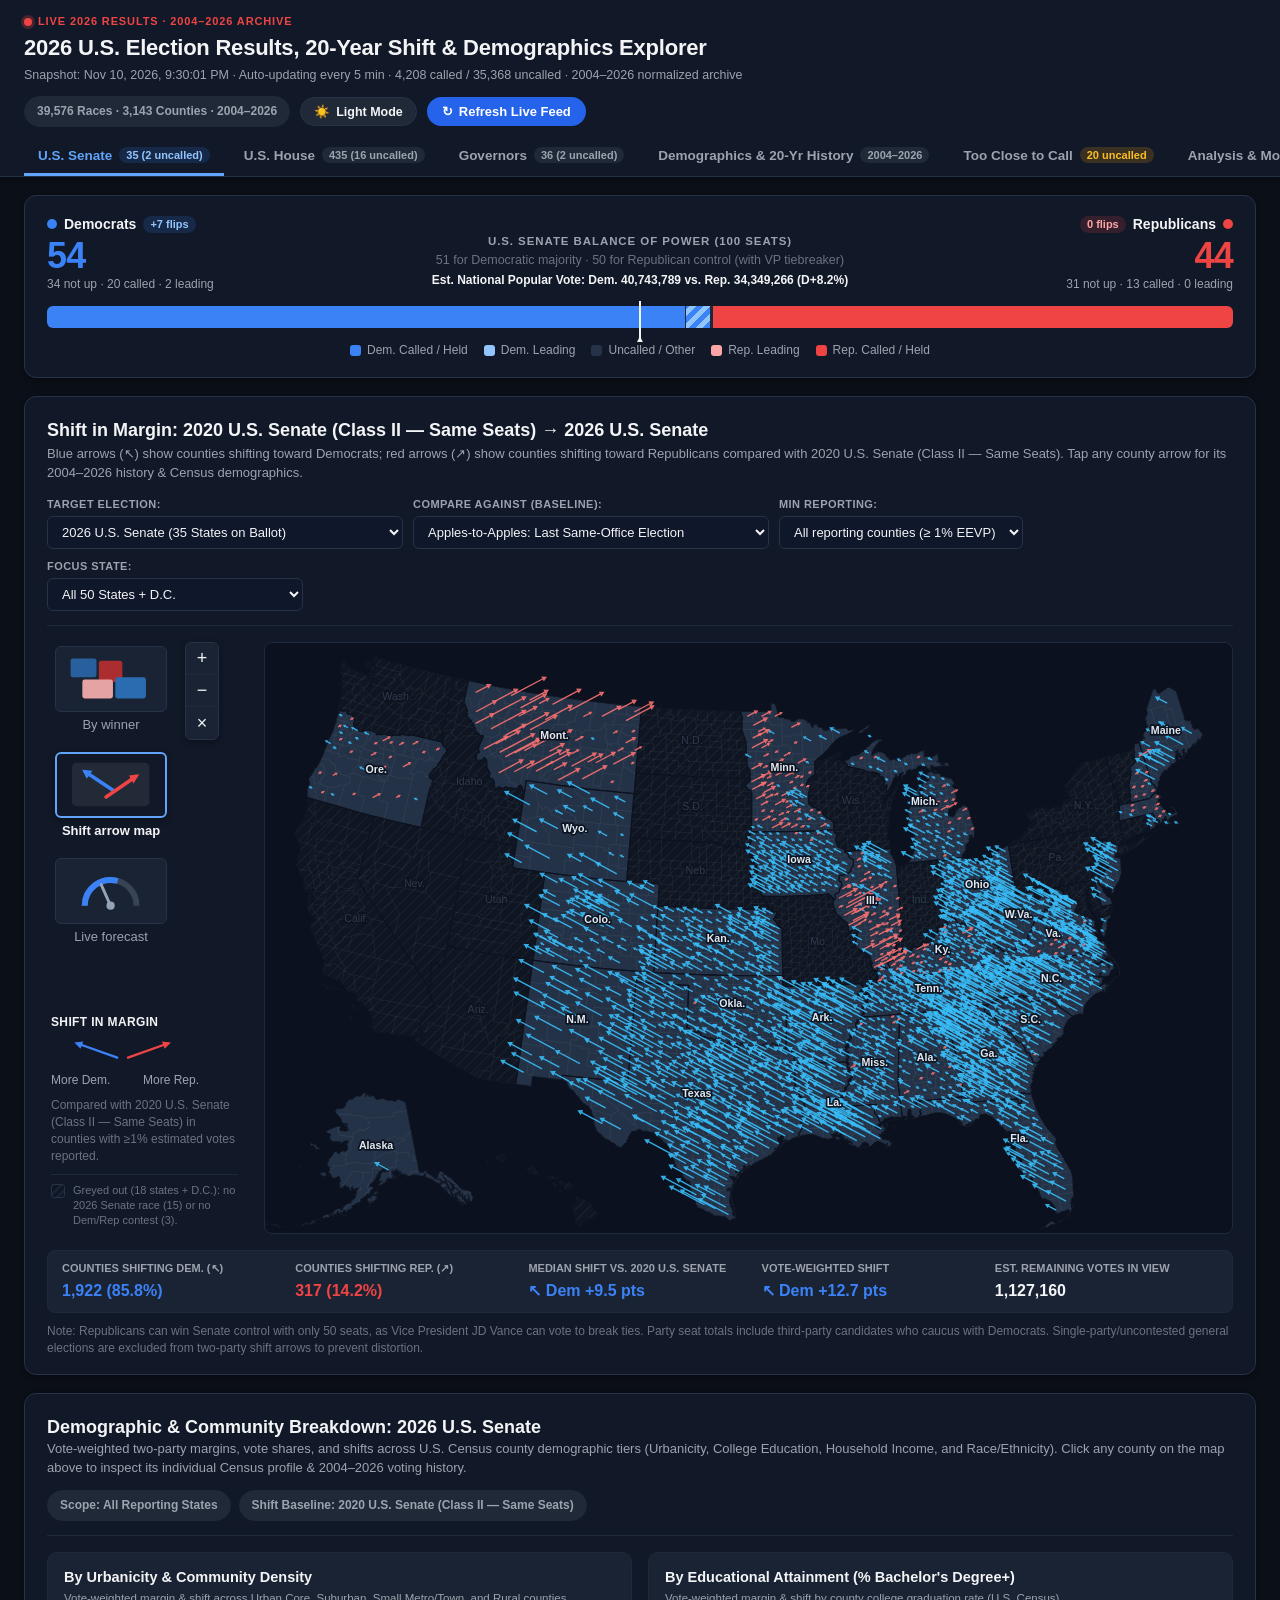
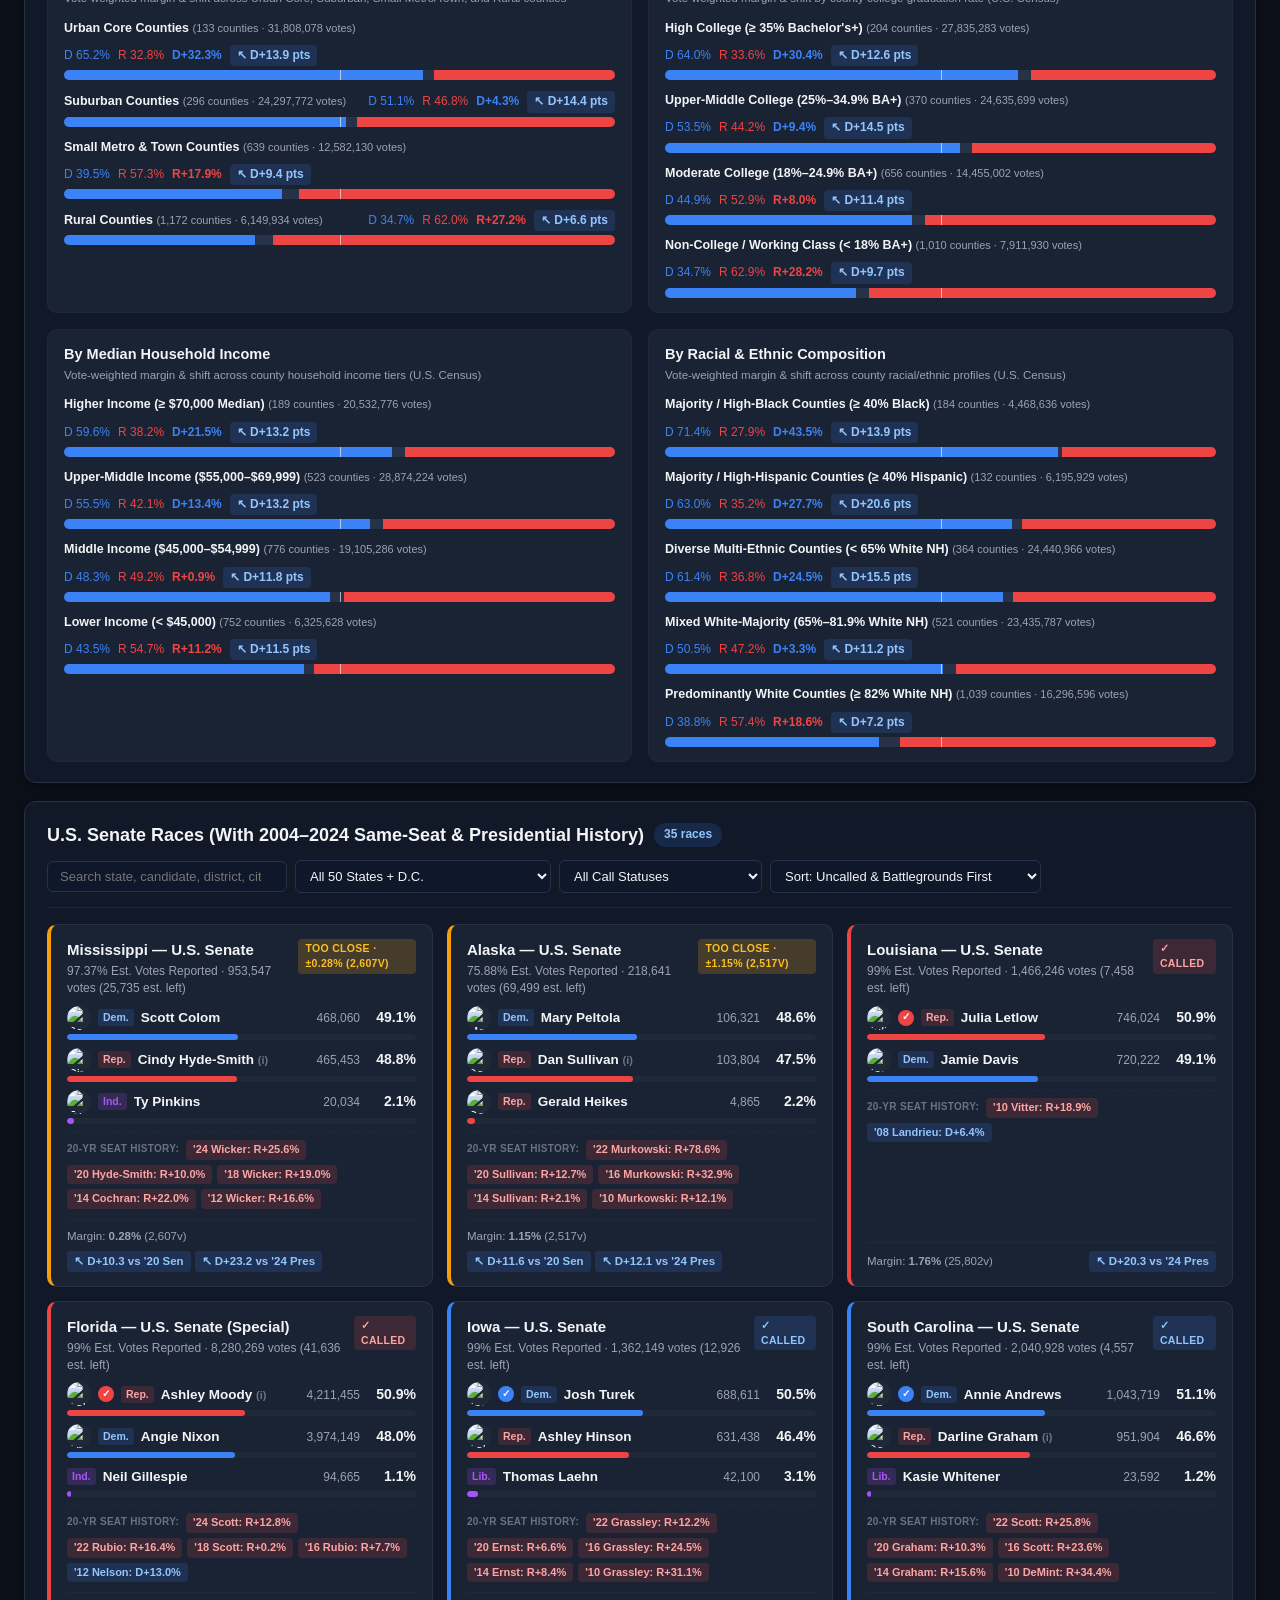
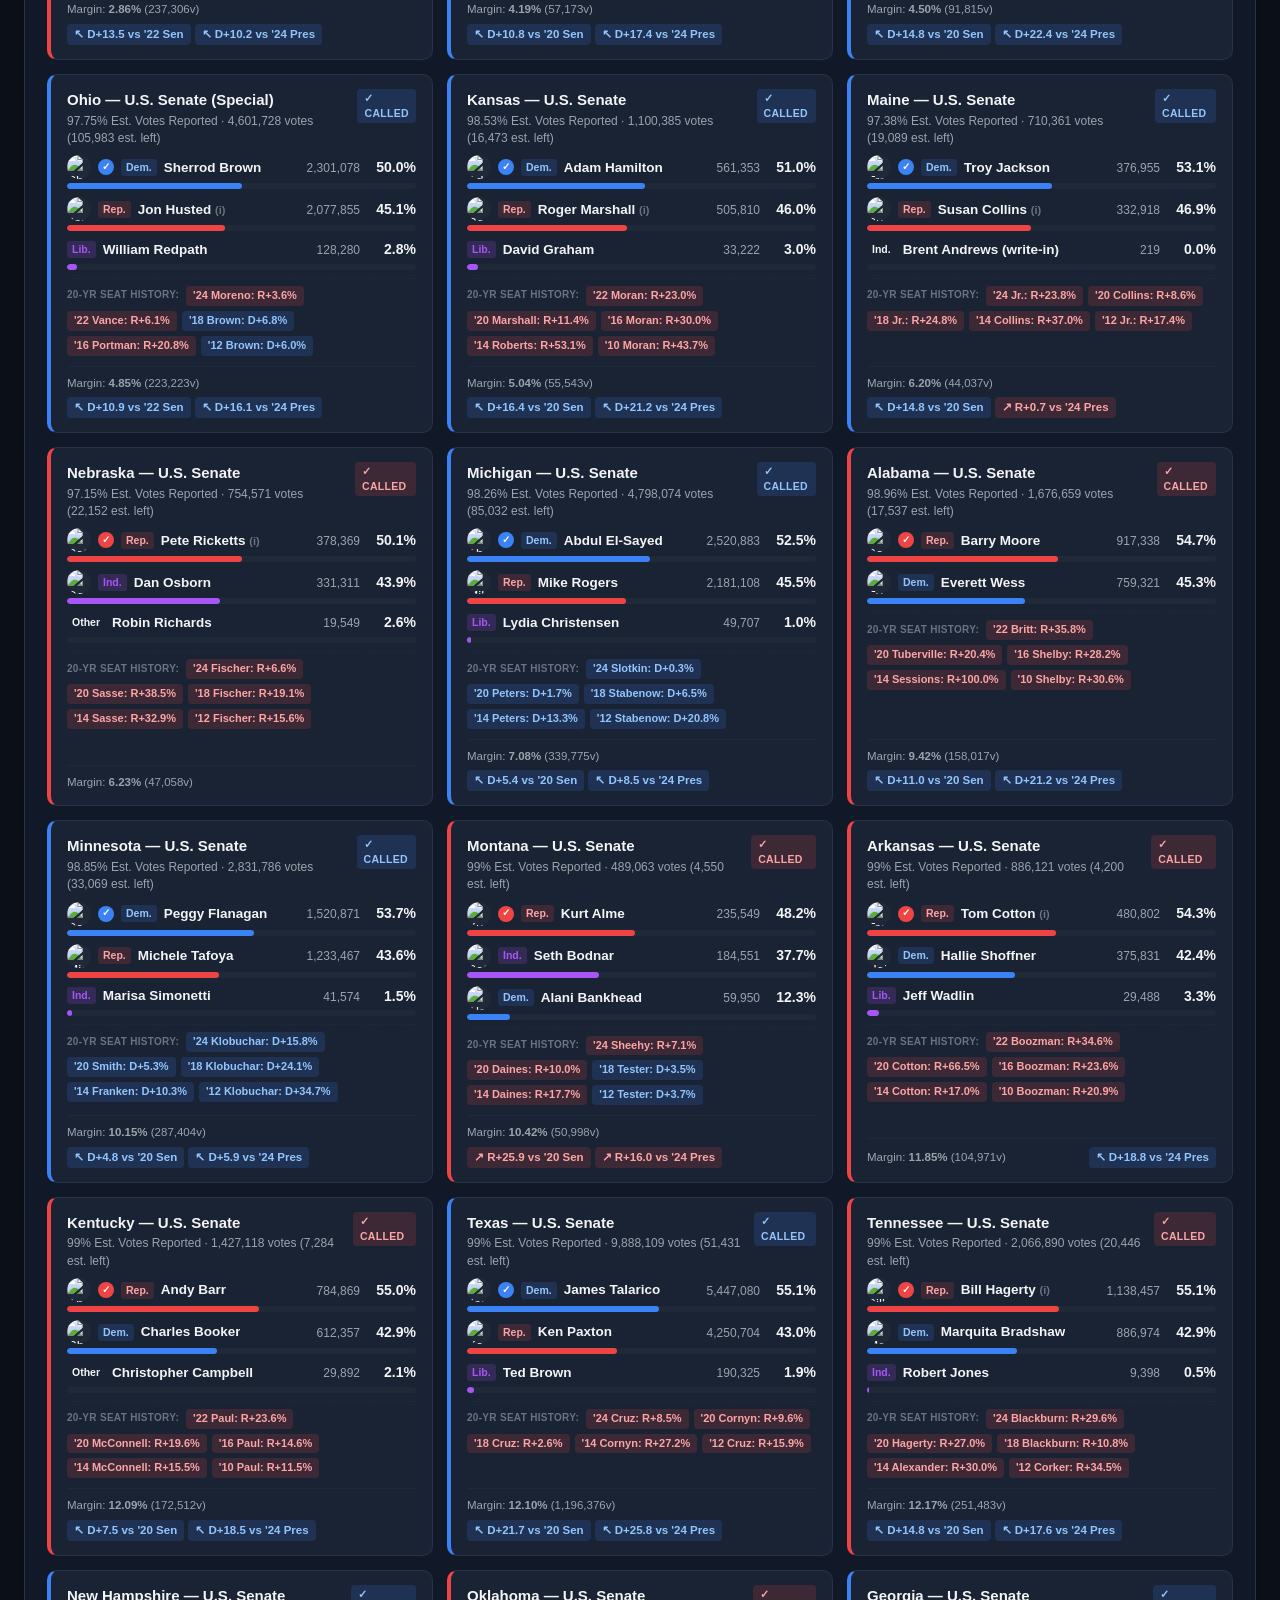
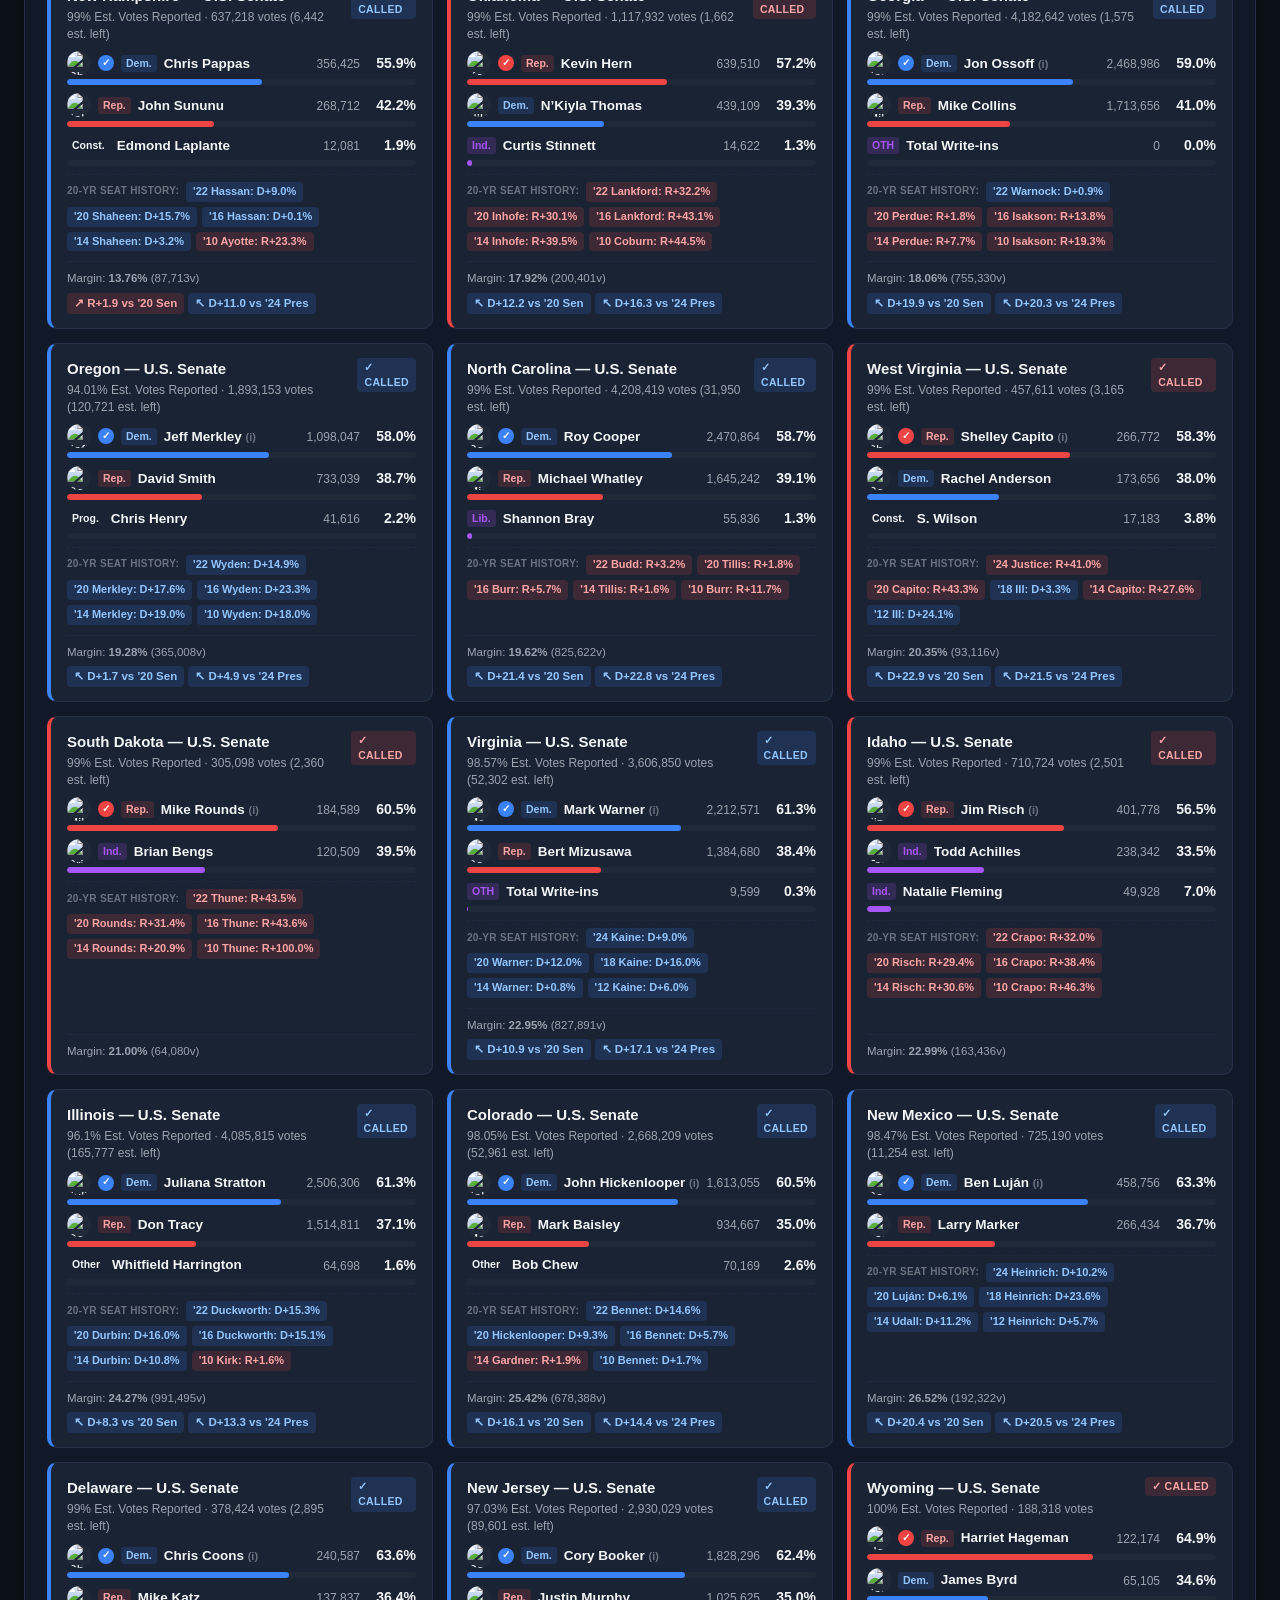
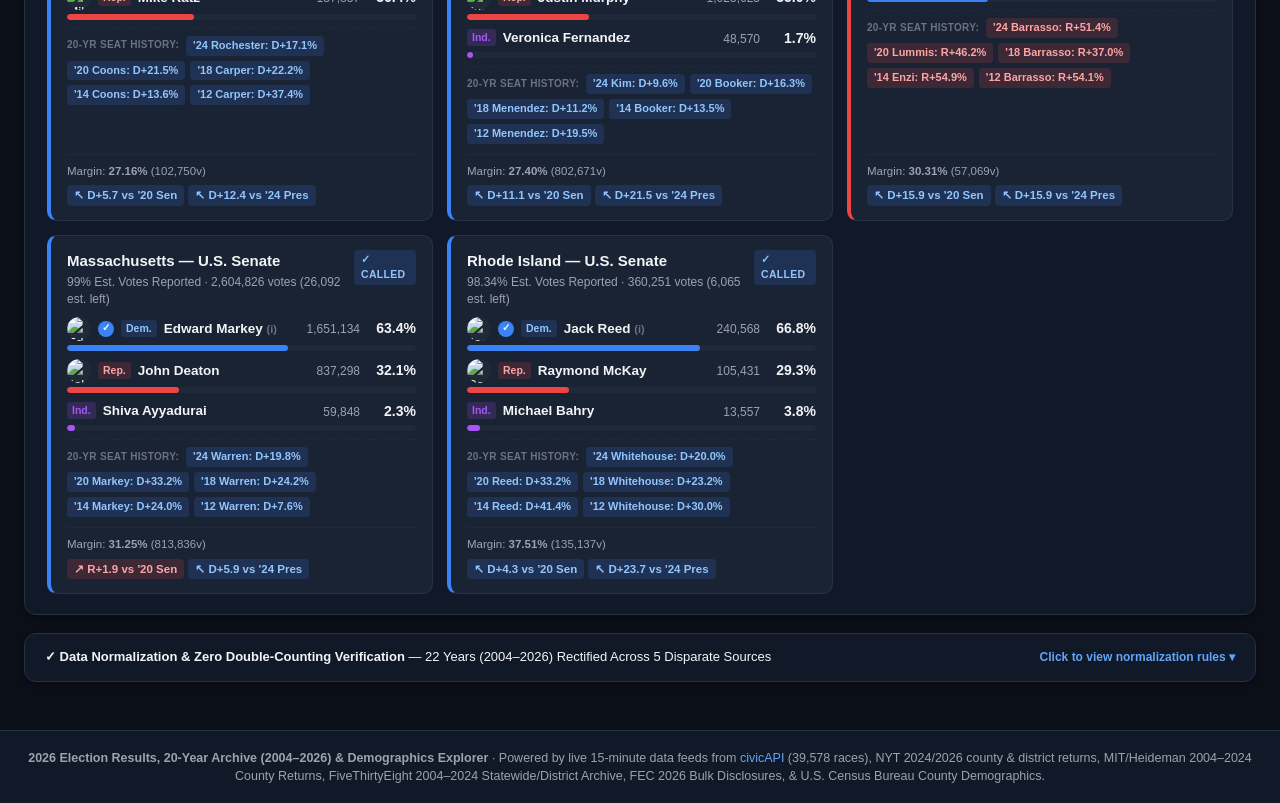
==== commit 45ceefff: "fix(pipeline): hydrate NYT per-district House counties, fix cron chart builds & sync live Nov 10 UI/" ====
--- a/index.html
+++ b/index.html
@@ -13,7 +13,7 @@
       } catch (e) {}
     })();
   </script>
-  <link rel="stylesheet" href="styles.css?v=20261106a" />
+  <link rel="stylesheet" href="styles.css?v=20261110a" />
   <script src="assets/d3.min.js"></script>
   <script src="assets/topojson-client.min.js"></script>
 </head>
@@ -27,10 +27,10 @@
           <span class="live-label">LIVE 2026 RESULTS · 2004–2026 ARCHIVE</span>
         </div>
         <h1 class="site-title">2026 U.S. Election Results, 20-Year Shift &amp; Demographics Explorer</h1>
-        <p class="site-subtitle" id="last-updated-text">Loading latest snapshot across 39,472 races &amp; 3,152 counties…</p>
+        <p class="site-subtitle" id="last-updated-text">Loading latest snapshot across 39,578 races &amp; 3,152 counties…</p>
       </div>
       <div class="header-actions">
-        <div class="stat-pill" id="global-races-pill">39,472 Races · 2004–2026</div>
+        <div class="stat-pill" id="global-races-pill">39,578 Races · 2004–2026</div>
         <button id="btn-theme-toggle" class="btn-theme-toggle" type="button" title="Toggle Dark / Light Mode">
           <span id="theme-toggle-icon">☀️</span>
           <span id="theme-toggle-label">Light Mode</span>
@@ -76,7 +76,7 @@
         <span class="tab-badge" id="tab-badge-legislatures">90 chambers</span>
       </button>
       <button class="office-tab" data-office="all-local" type="button">
-        <span class="tab-title">All 39,472 Races</span>
+        <span class="tab-title">All 39,578 Races</span>
         <span class="tab-badge" id="tab-badge-all">Every Ballot Item</span>
       </button>
     </nav>
@@ -547,12 +547,12 @@
     <div class="footer-inner">
       <p>
         <strong>2026 Election Results, 20-Year Archive (2004–2026) &amp; Demographics Explorer</strong> · Powered by live 15-minute data feeds from
-        <a href="https://civicapi.org" target="_blank" rel="noopener">civicAPI</a> (39,483 races), NYT 2024/2026 county returns,
+        <a href="https://civicapi.org" target="_blank" rel="noopener">civicAPI</a> (39,578 races), NYT 2024/2026 county &amp; district returns,
         MIT/Heideman 2004–2024 County Returns, FiveThirtyEight 2004–2024 Statewide/District Archive, FEC 2026 Bulk Disclosures, &amp; U.S. Census Bureau County Demographics.
       </p>
     </div>
   </footer>
 
-  <script src="app.js?v=20261106a"></script>
+  <script src="app.js?v=20261110a"></script>
 </body>
 </html>
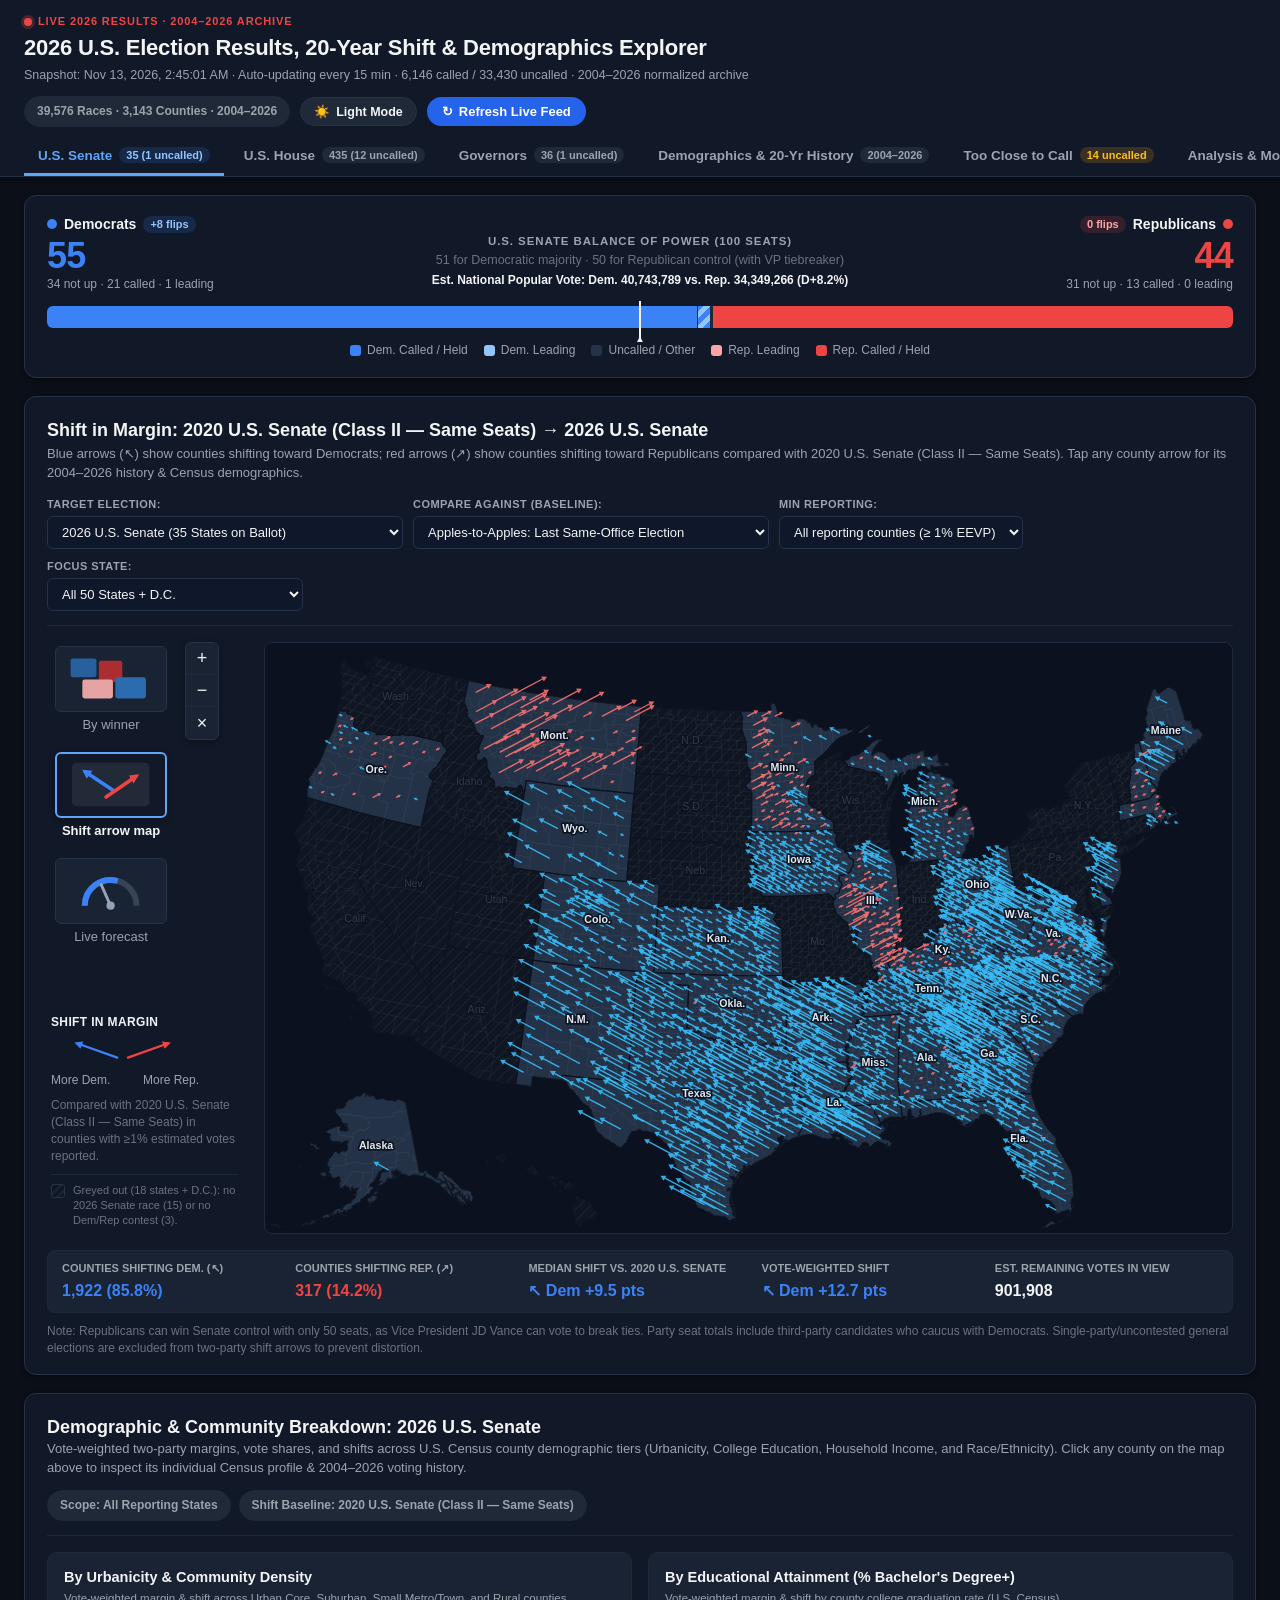
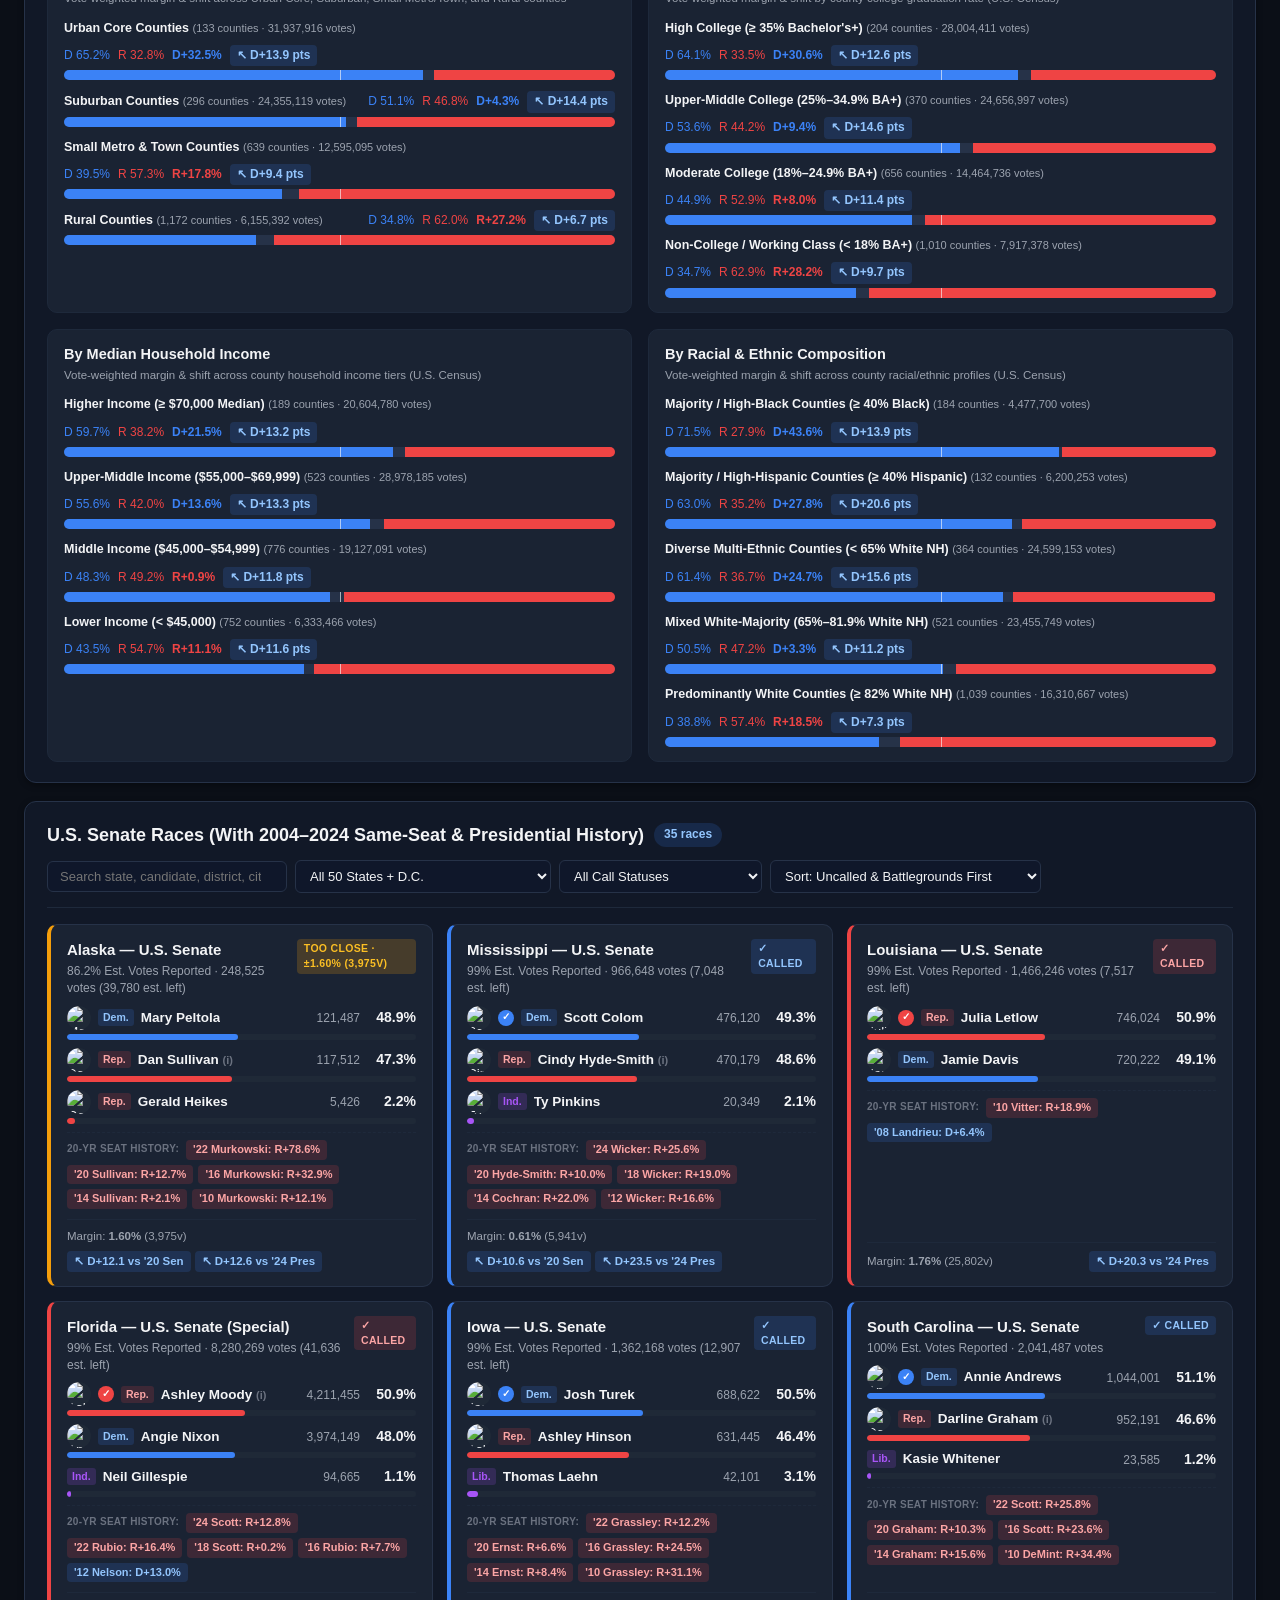
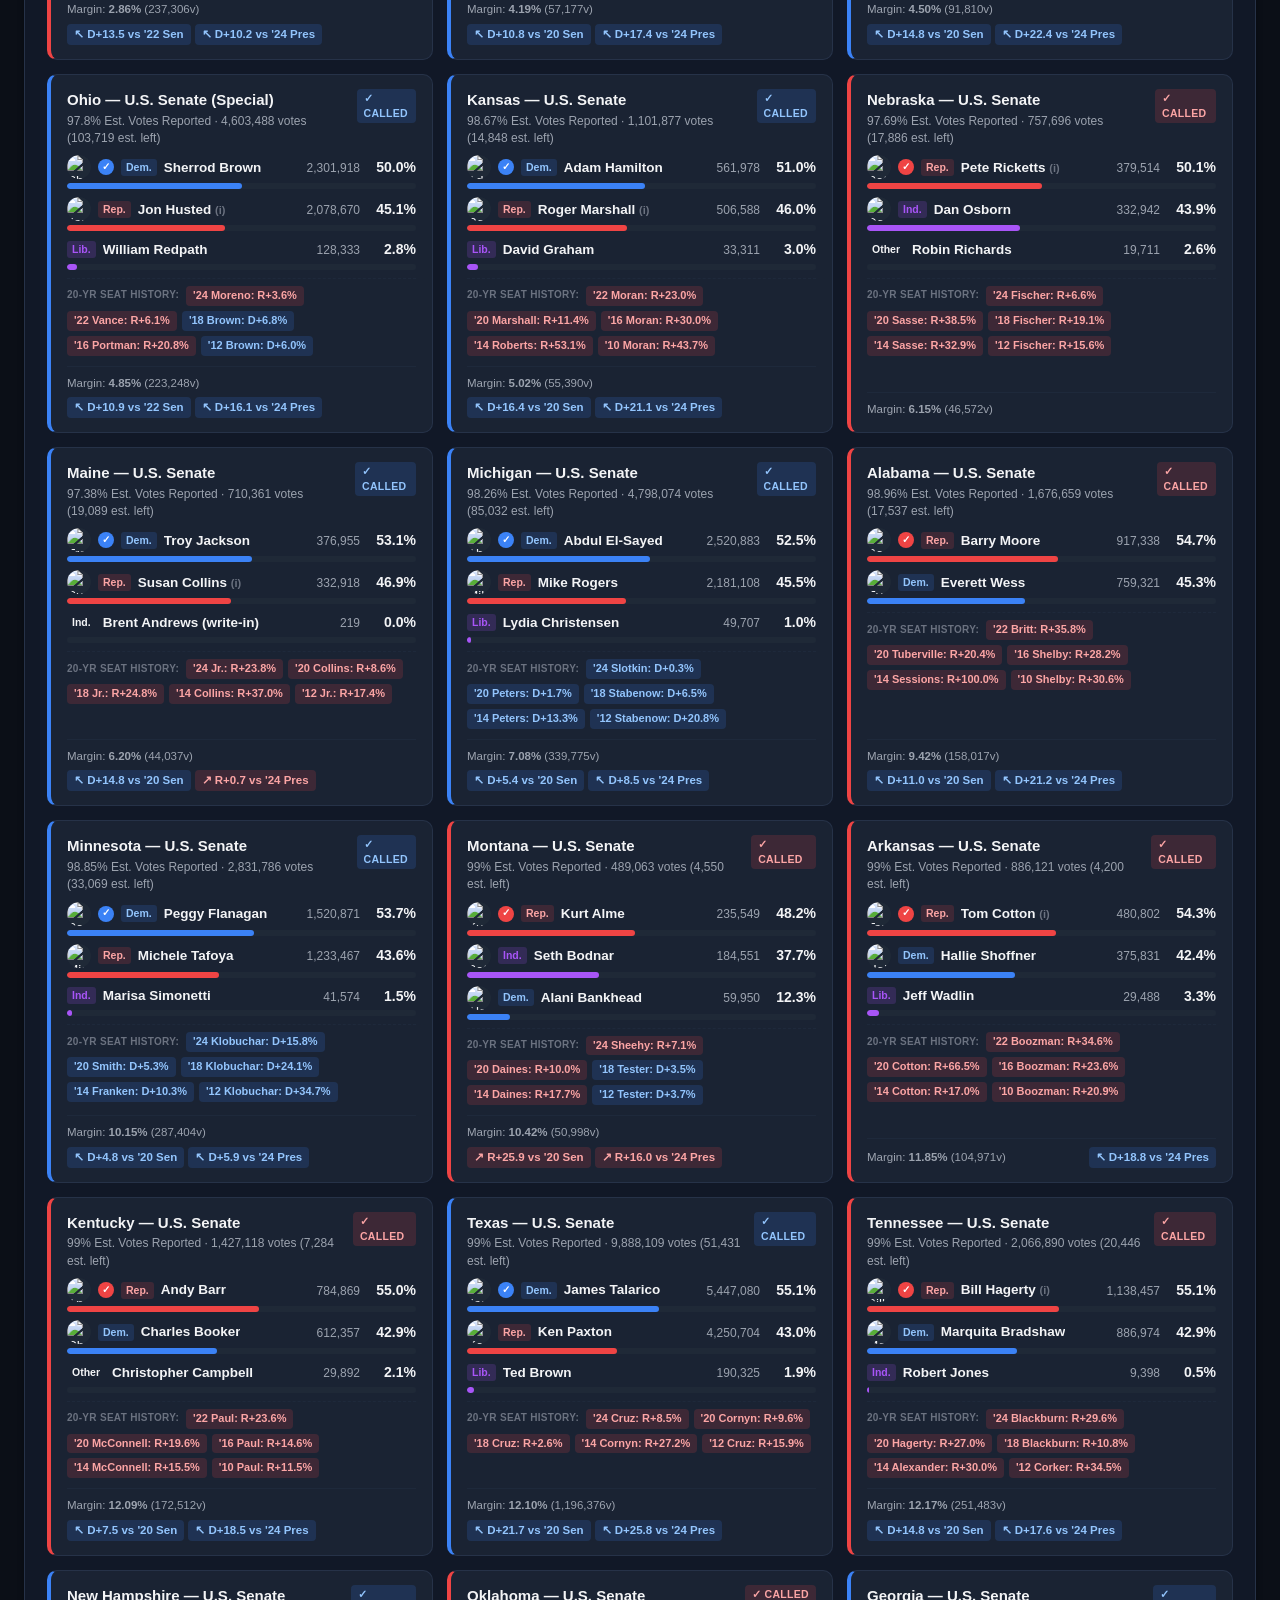
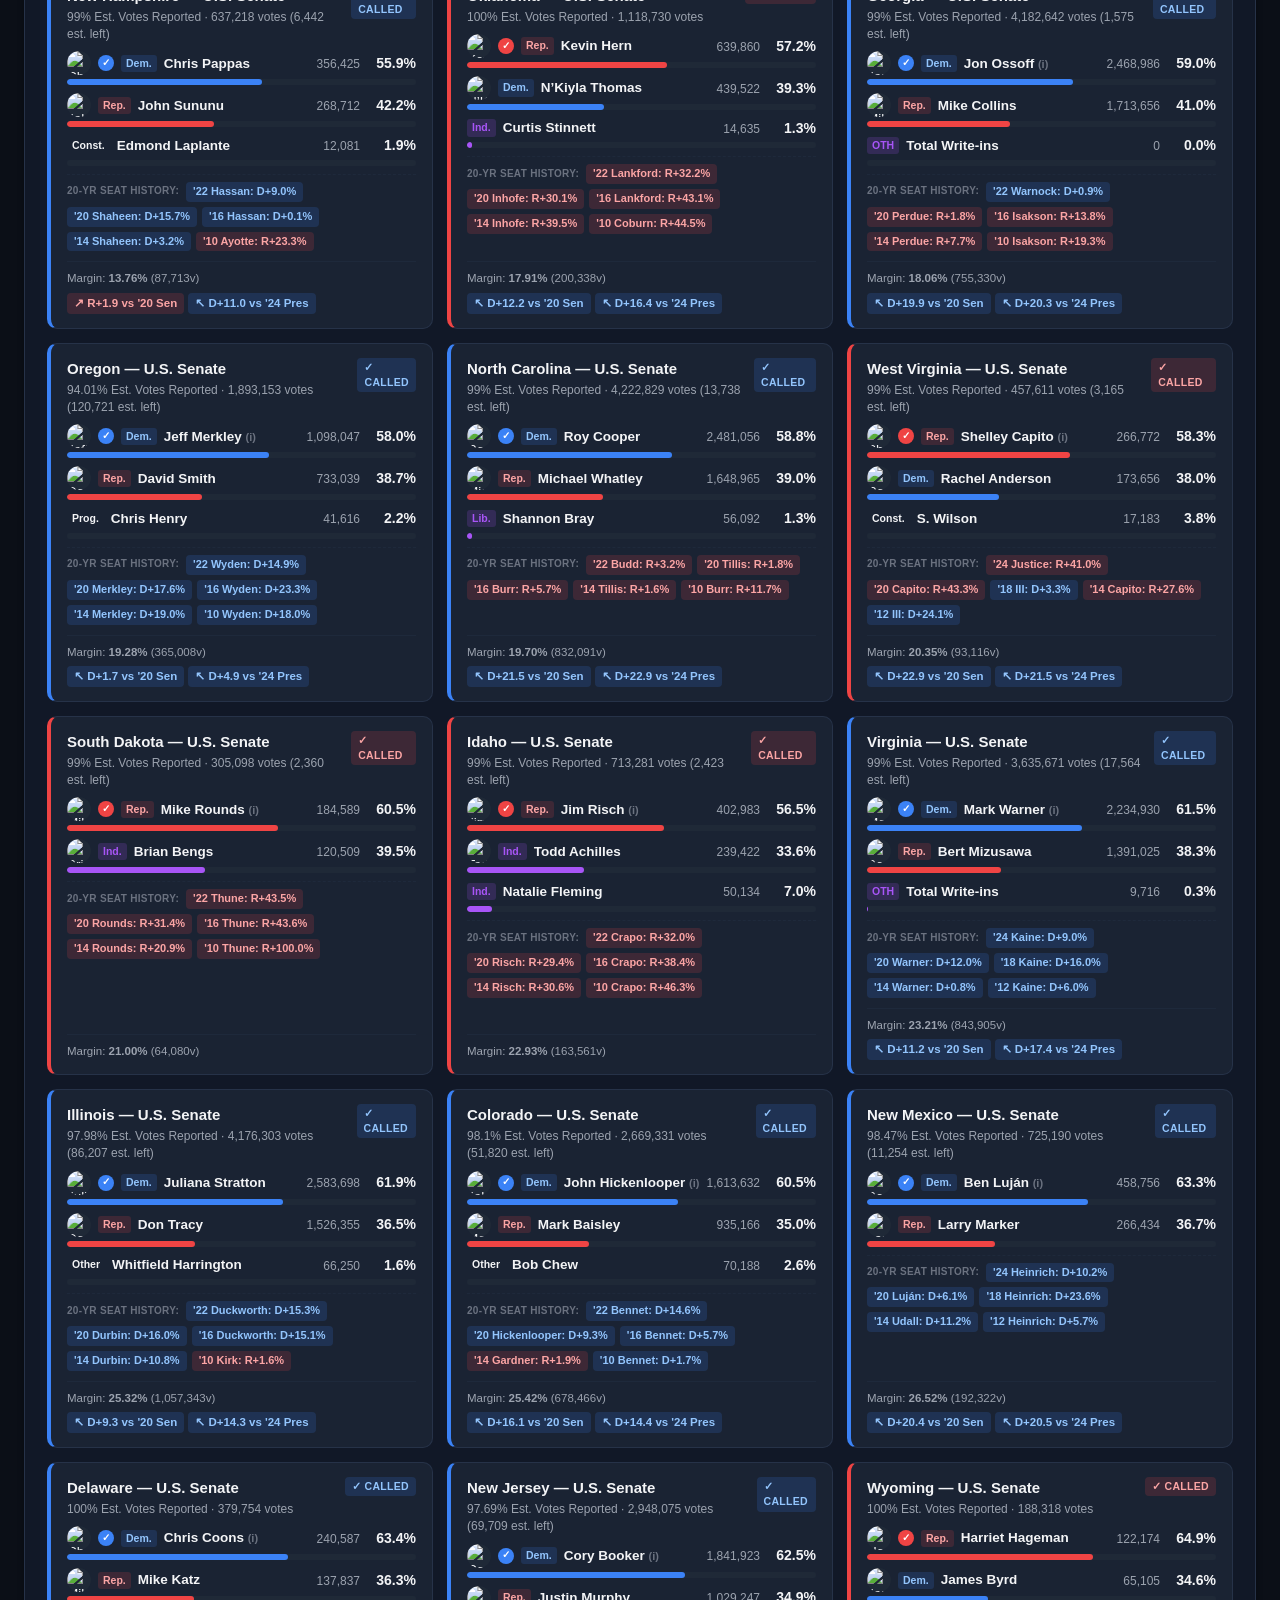
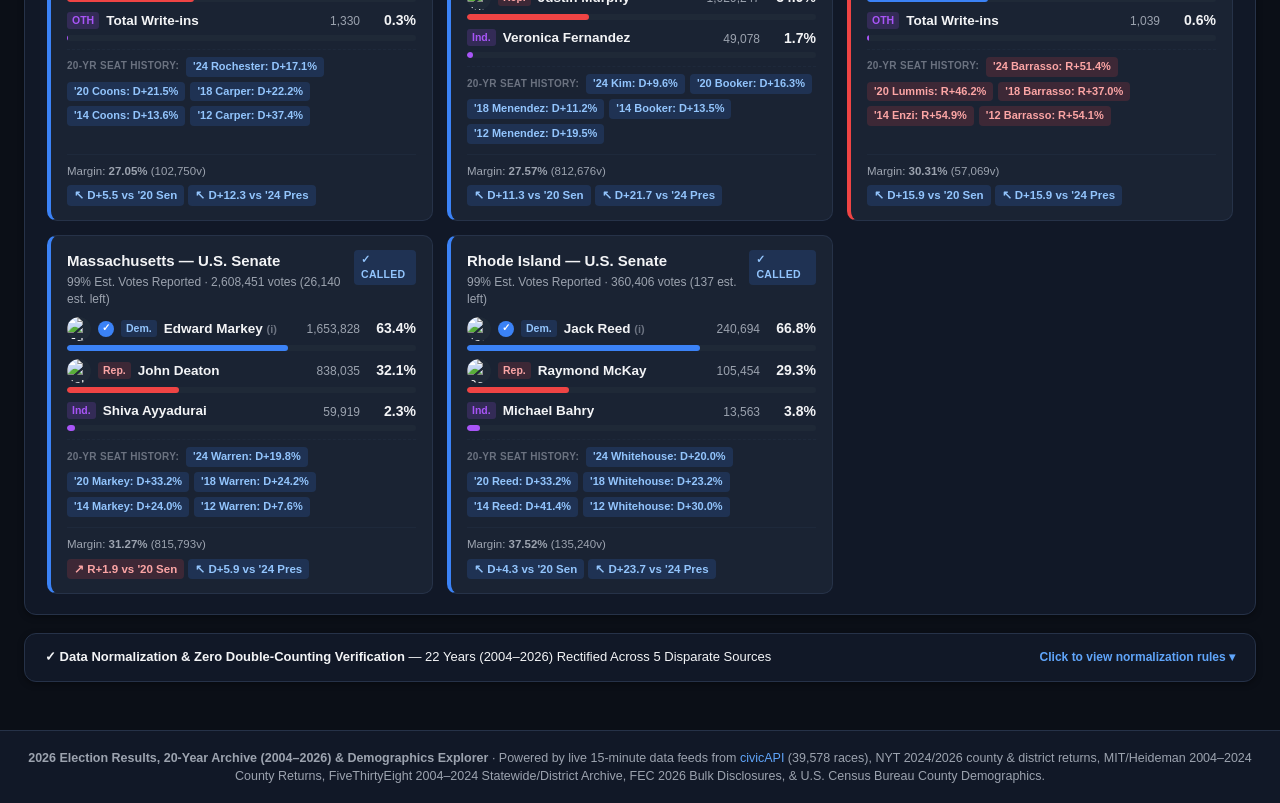
==== commit 77d7b503: "fix(ui): update feed interval label to 15 min and reflect MS/KS statewide calls" ====
--- a/index.html
+++ b/index.html
@@ -90,10 +90,10 @@
           <div class="party-name-row">
             <span class="party-dot dem-bg" id="balance-left-dot"></span>
             <span class="party-title" id="balance-dem-label">Democrats</span>
-            <span class="flip-pill dem-flip-pill" id="balance-dem-flips">+7 flips</span>
+            <span class="flip-pill dem-flip-pill" id="balance-dem-flips">+8 flips</span>
           </div>
-          <div class="seat-big-num dem-text" id="balance-dem-seats">54</div>
-          <div class="seat-sub-detail" id="balance-dem-sub">34 not up · 20 called · 1 leading</div>
+          <div class="seat-big-num dem-text" id="balance-dem-seats">55</div>
+          <div class="seat-sub-detail" id="balance-dem-sub">34 not up · 21 called · 1 leading</div>
         </div>
 
         <div class="balance-center-info">
@@ -109,7 +109,7 @@
             <span class="party-dot gop-bg" id="balance-right-dot"></span>
           </div>
           <div class="seat-big-num gop-text" id="balance-gop-seats">44</div>
-          <div class="seat-sub-detail" id="balance-gop-sub">31 not up · 13 called · 1 leading</div>
+          <div class="seat-sub-detail" id="balance-gop-sub">31 not up · 13 called · 0 leading</div>
         </div>
       </div>
 
@@ -553,6 +553,6 @@
     </div>
   </footer>
 
-  <script src="app.js?v=20261110a"></script>
+  <script src="app.js?v=20261112a"></script>
 </body>
 </html>
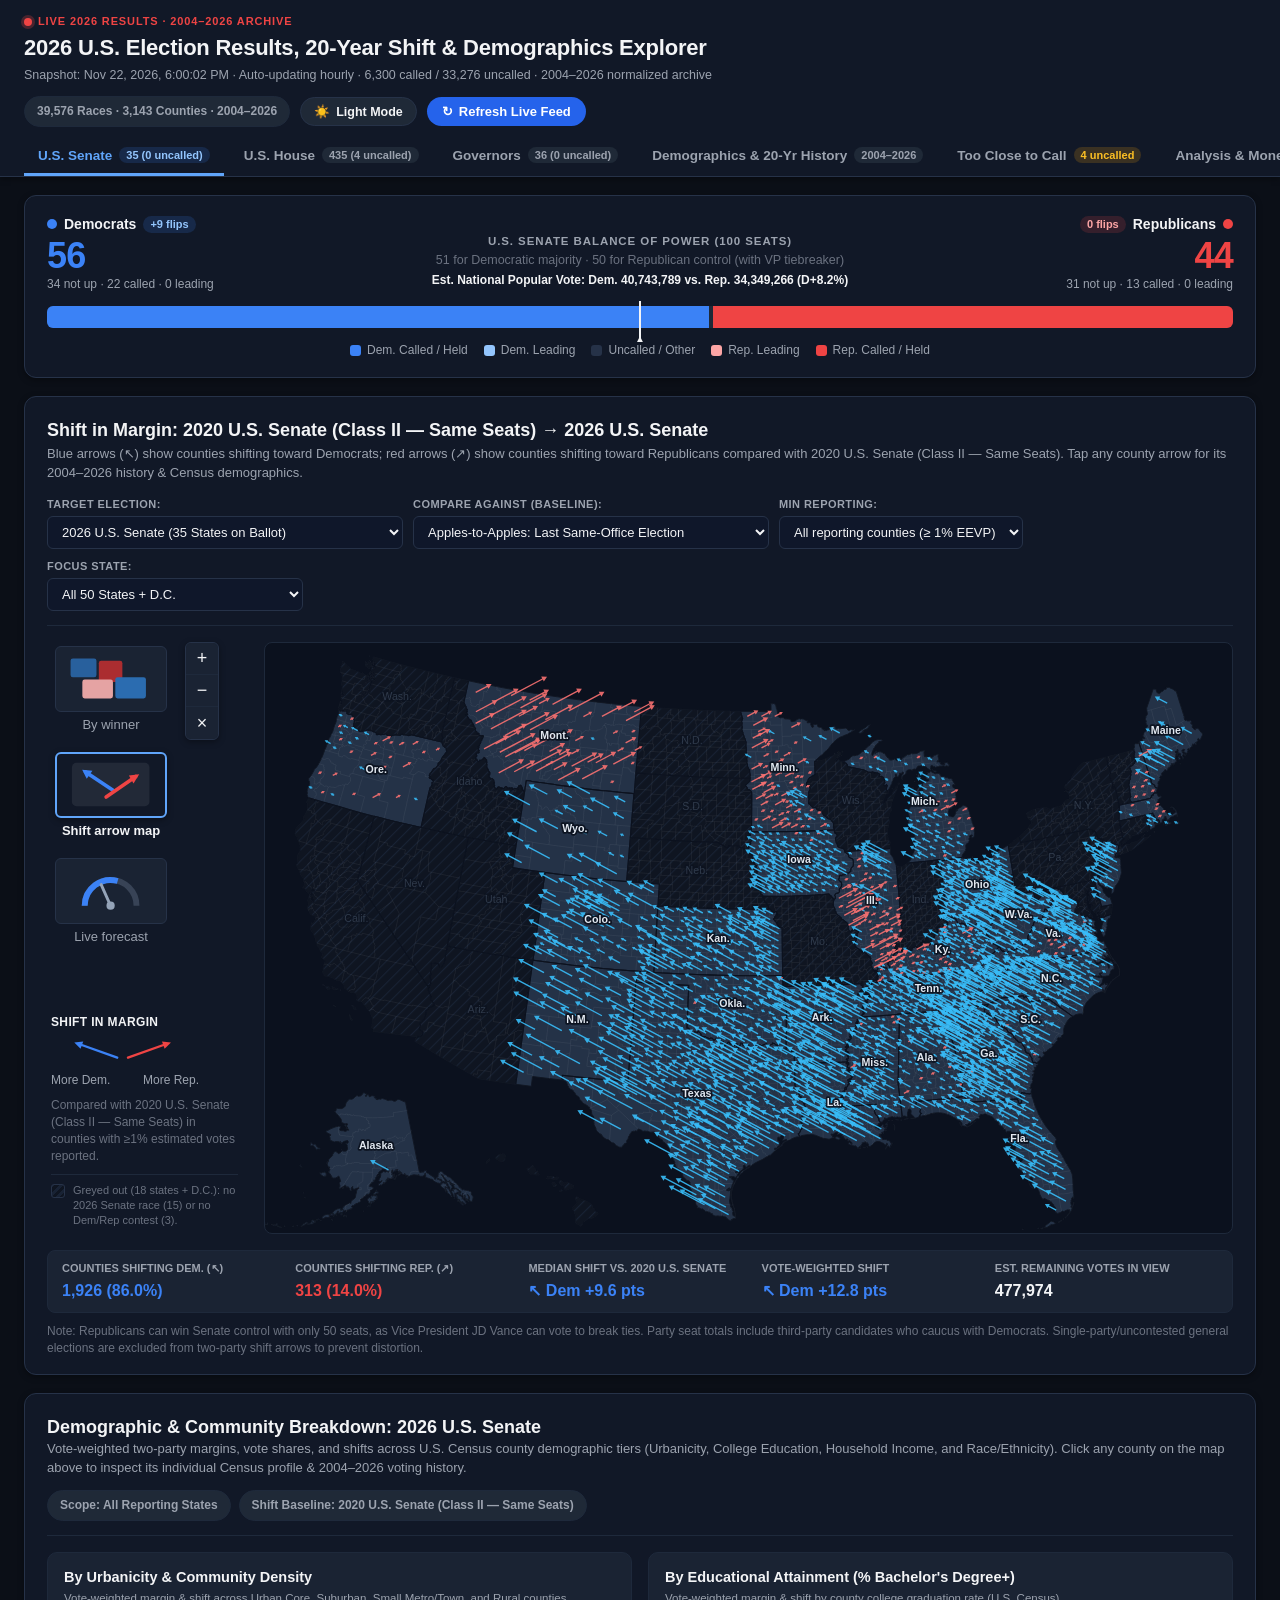
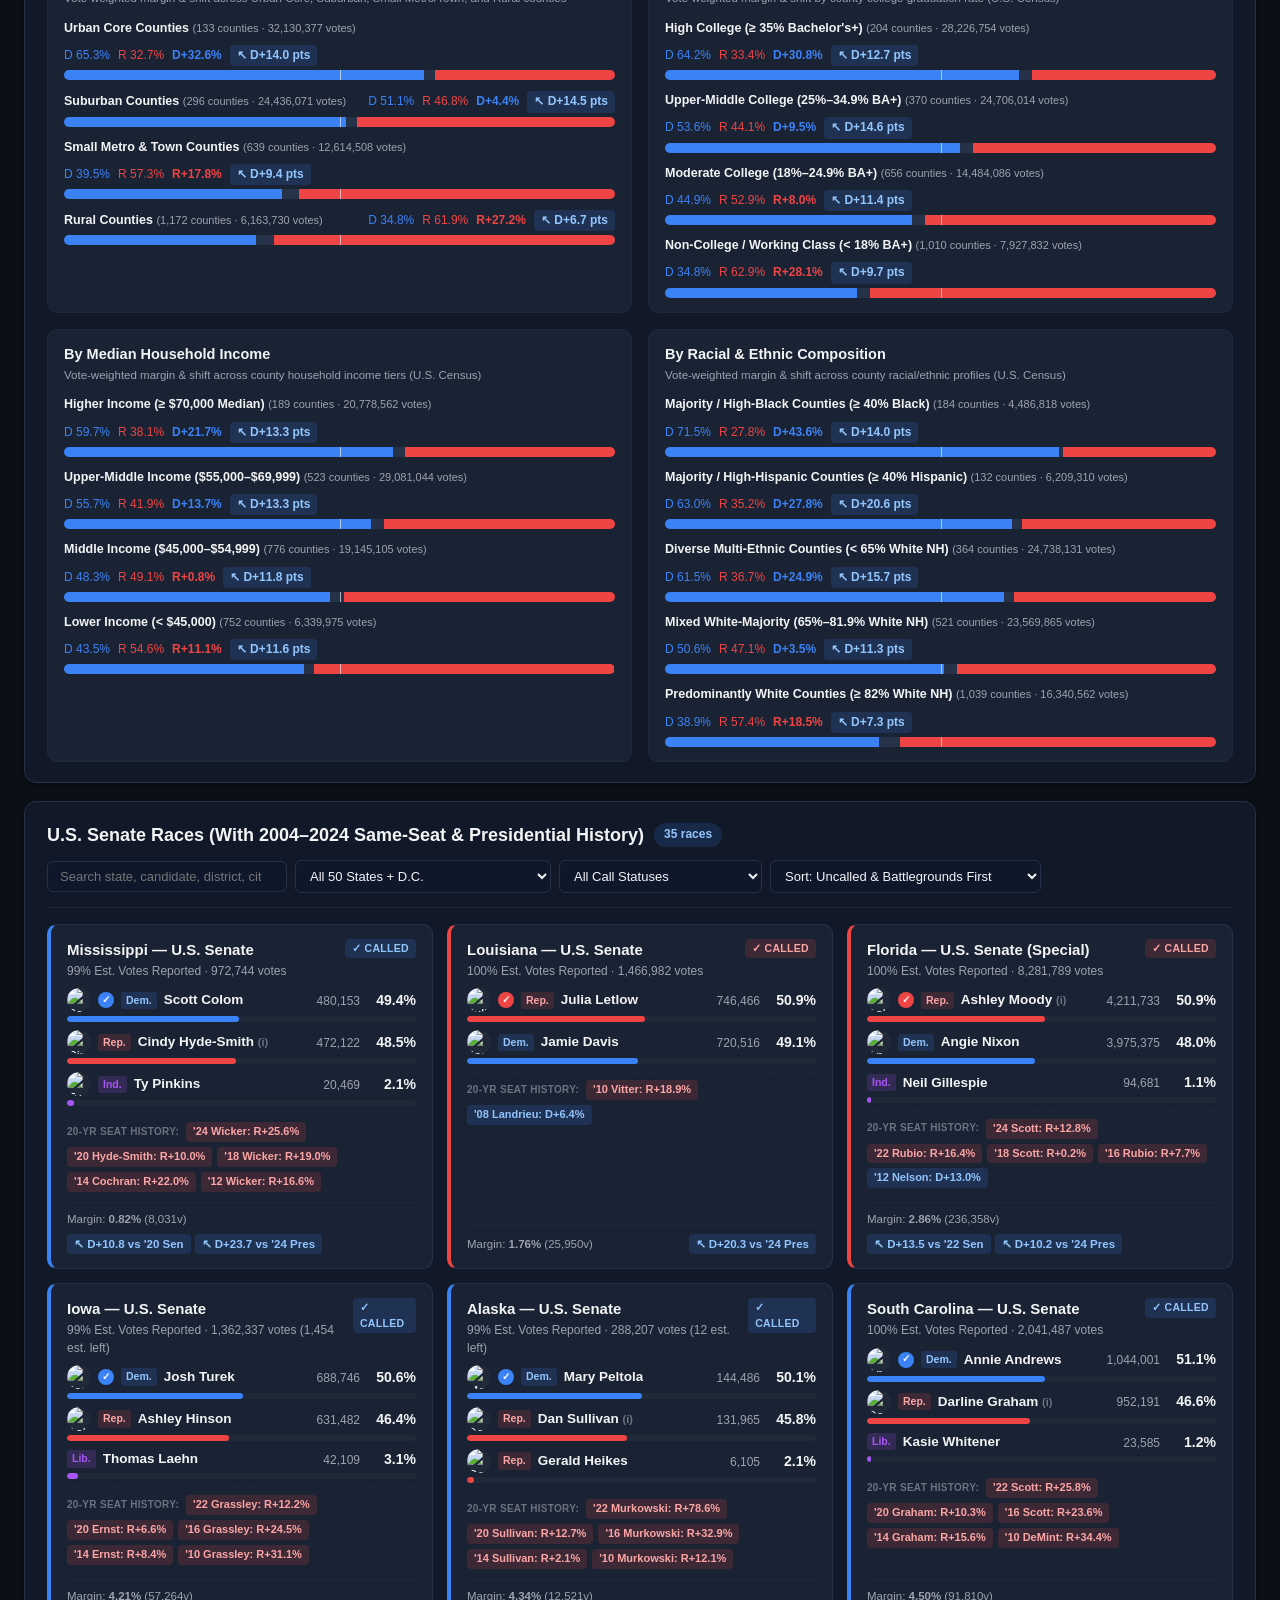
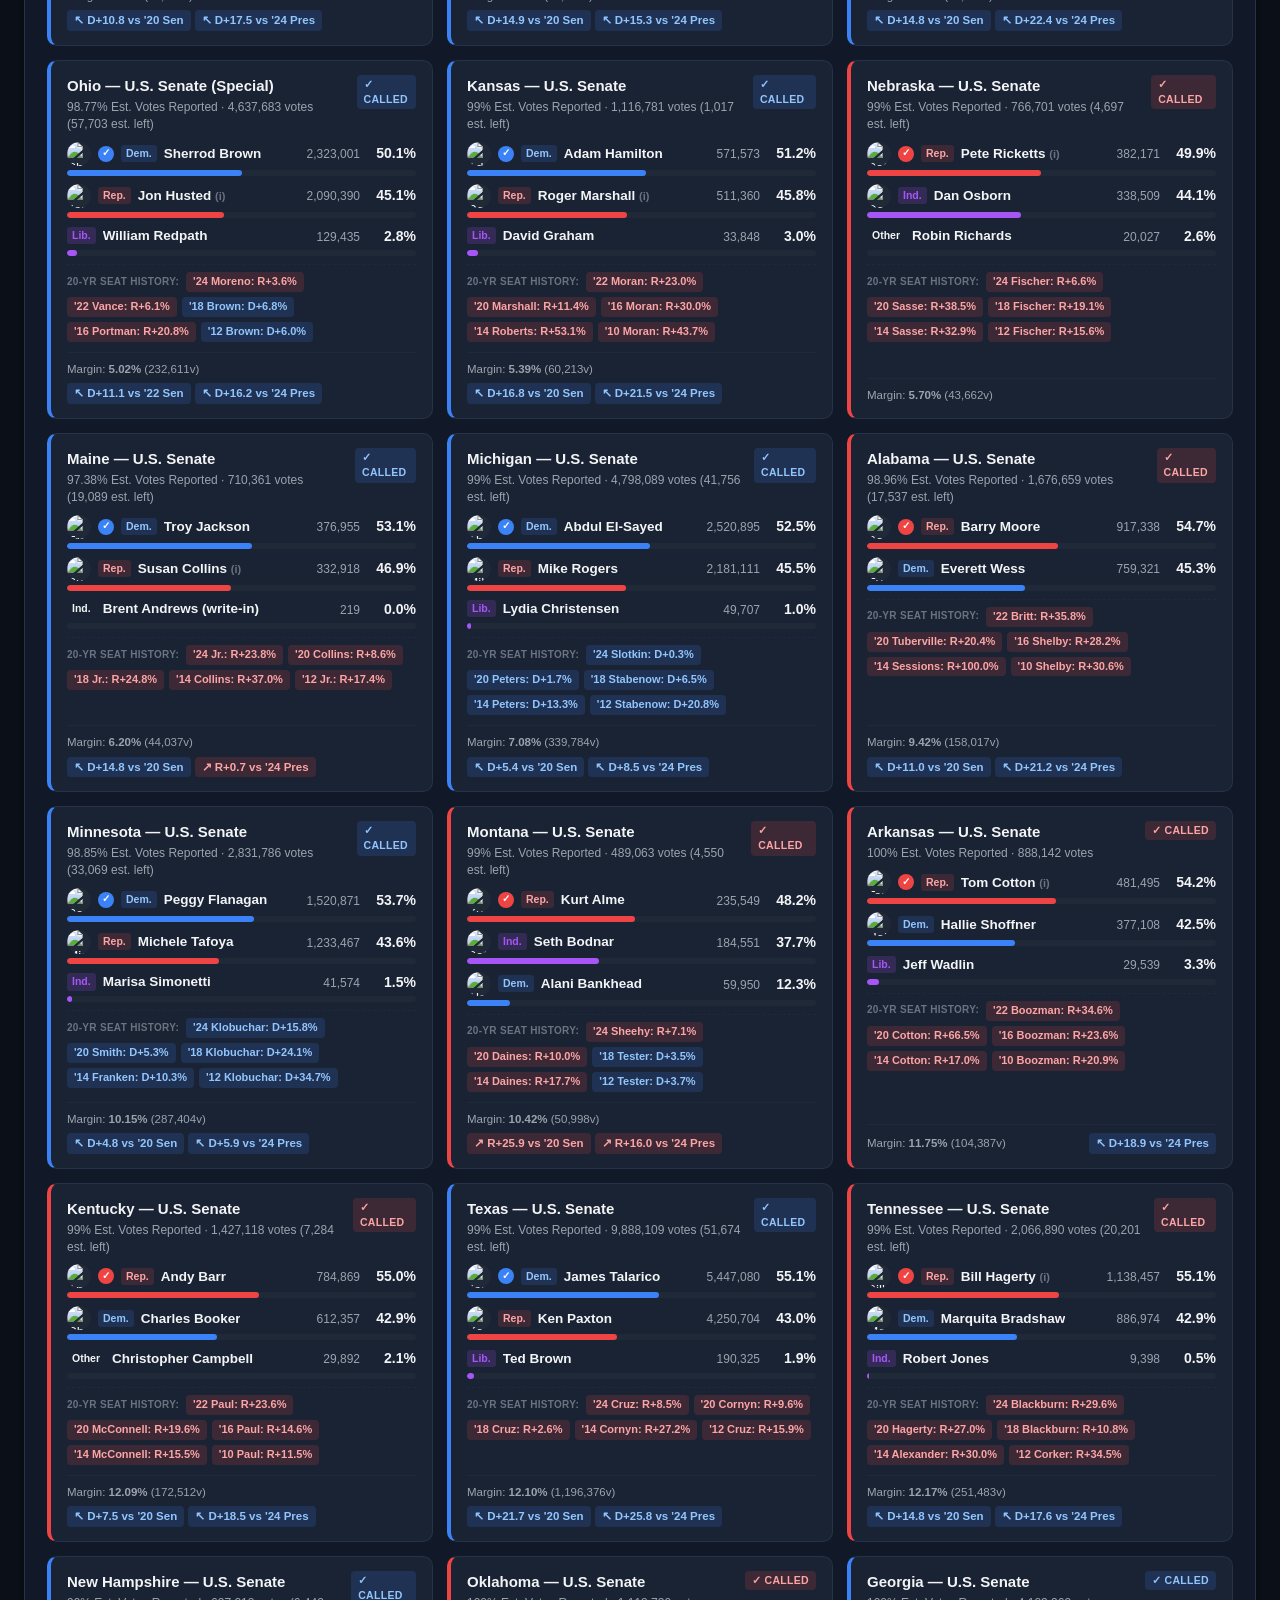
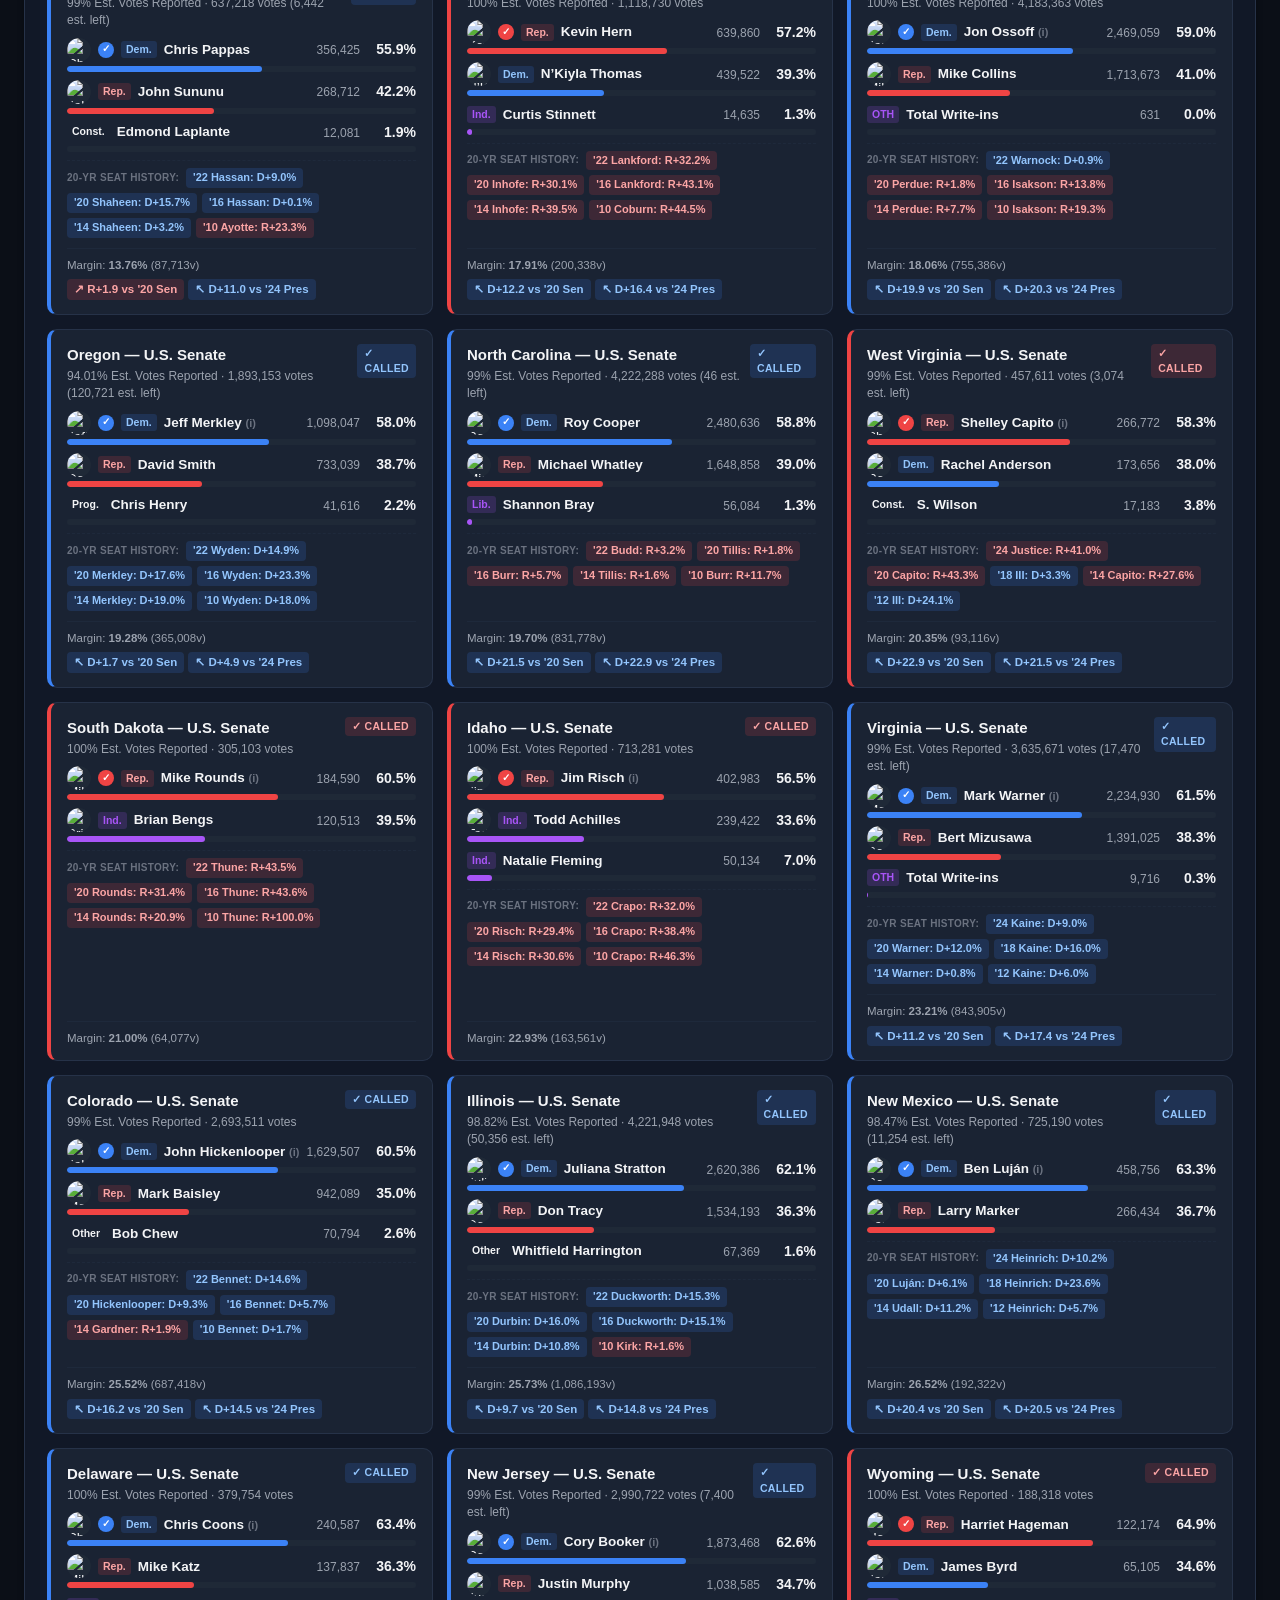
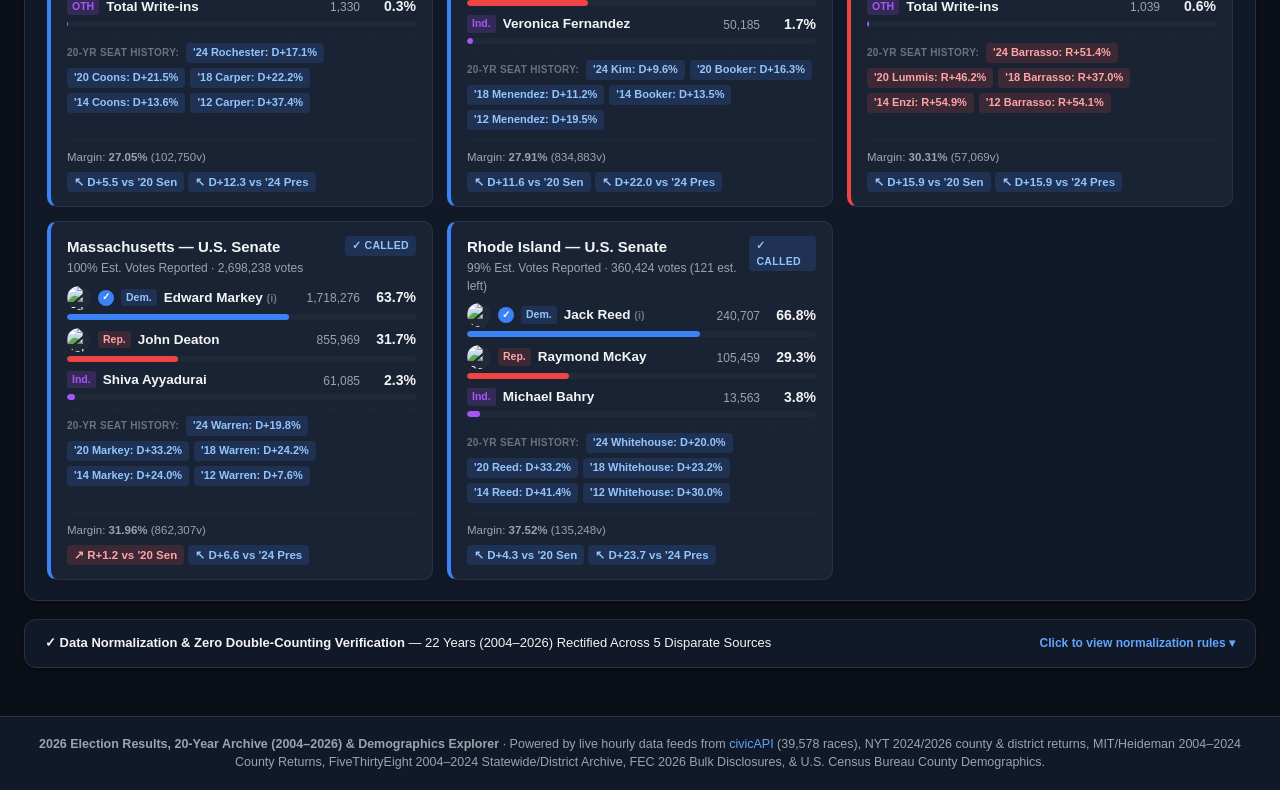
==== commit 583f3ada: "chore(schedule): switch cron feed to hourly and finalize AK Round 1 Senate/Gov copy" ====
--- a/index.html
+++ b/index.html
@@ -90,10 +90,10 @@
           <div class="party-name-row">
             <span class="party-dot dem-bg" id="balance-left-dot"></span>
             <span class="party-title" id="balance-dem-label">Democrats</span>
-            <span class="flip-pill dem-flip-pill" id="balance-dem-flips">+8 flips</span>
+            <span class="flip-pill dem-flip-pill" id="balance-dem-flips">+9 flips</span>
           </div>
-          <div class="seat-big-num dem-text" id="balance-dem-seats">55</div>
-          <div class="seat-sub-detail" id="balance-dem-sub">34 not up · 21 called · 1 leading</div>
+          <div class="seat-big-num dem-text" id="balance-dem-seats">56</div>
+          <div class="seat-sub-detail" id="balance-dem-sub">34 not up · 22 called · 0 leading</div>
         </div>
 
         <div class="balance-center-info">
@@ -546,13 +546,13 @@
   <footer class="site-footer">
     <div class="footer-inner">
       <p>
-        <strong>2026 Election Results, 20-Year Archive (2004–2026) &amp; Demographics Explorer</strong> · Powered by live 15-minute data feeds from
+        <strong>2026 Election Results, 20-Year Archive (2004–2026) &amp; Demographics Explorer</strong> · Powered by live hourly data feeds from
         <a href="https://civicapi.org" target="_blank" rel="noopener">civicAPI</a> (39,578 races), NYT 2024/2026 county &amp; district returns,
         MIT/Heideman 2004–2024 County Returns, FiveThirtyEight 2004–2024 Statewide/District Archive, FEC 2026 Bulk Disclosures, &amp; U.S. Census Bureau County Demographics.
       </p>
     </div>
   </footer>
 
-  <script src="app.js?v=20261112a"></script>
+  <script src="app.js?v=20261122a"></script>
 </body>
 </html>
